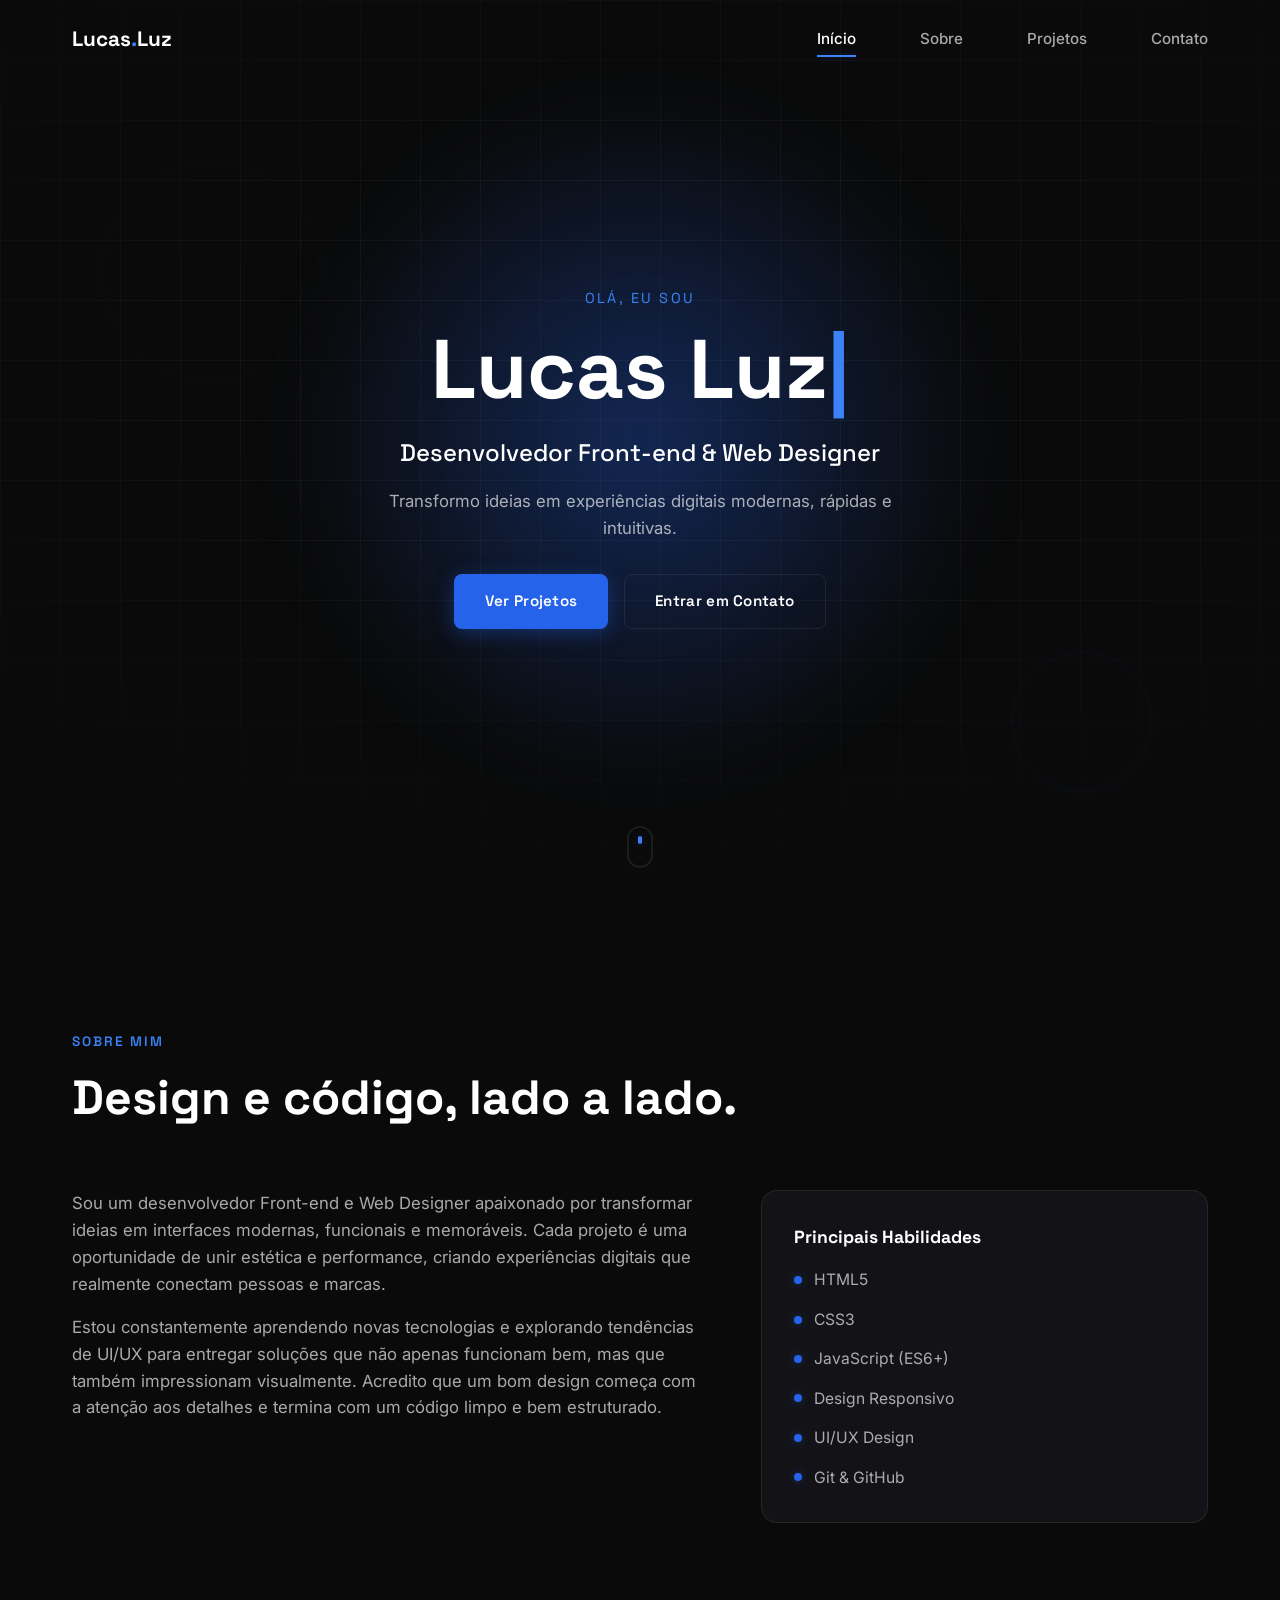
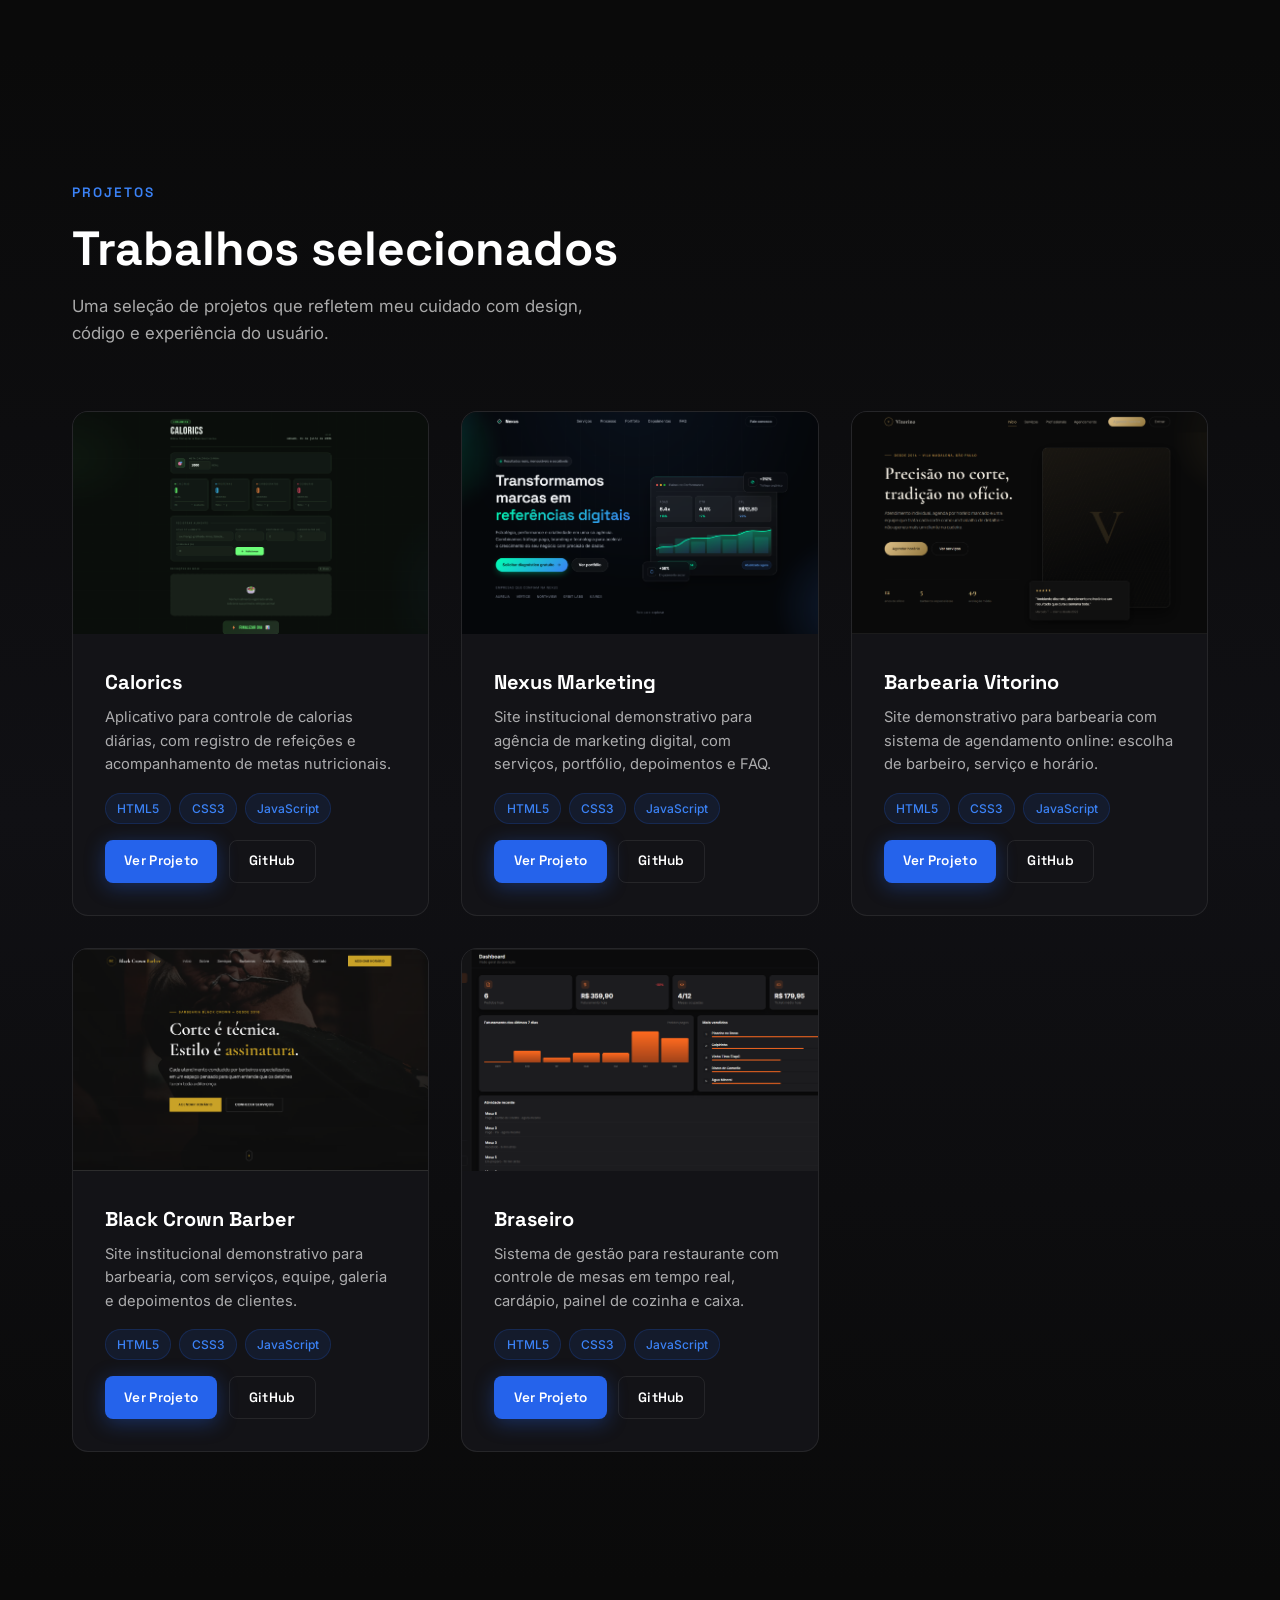
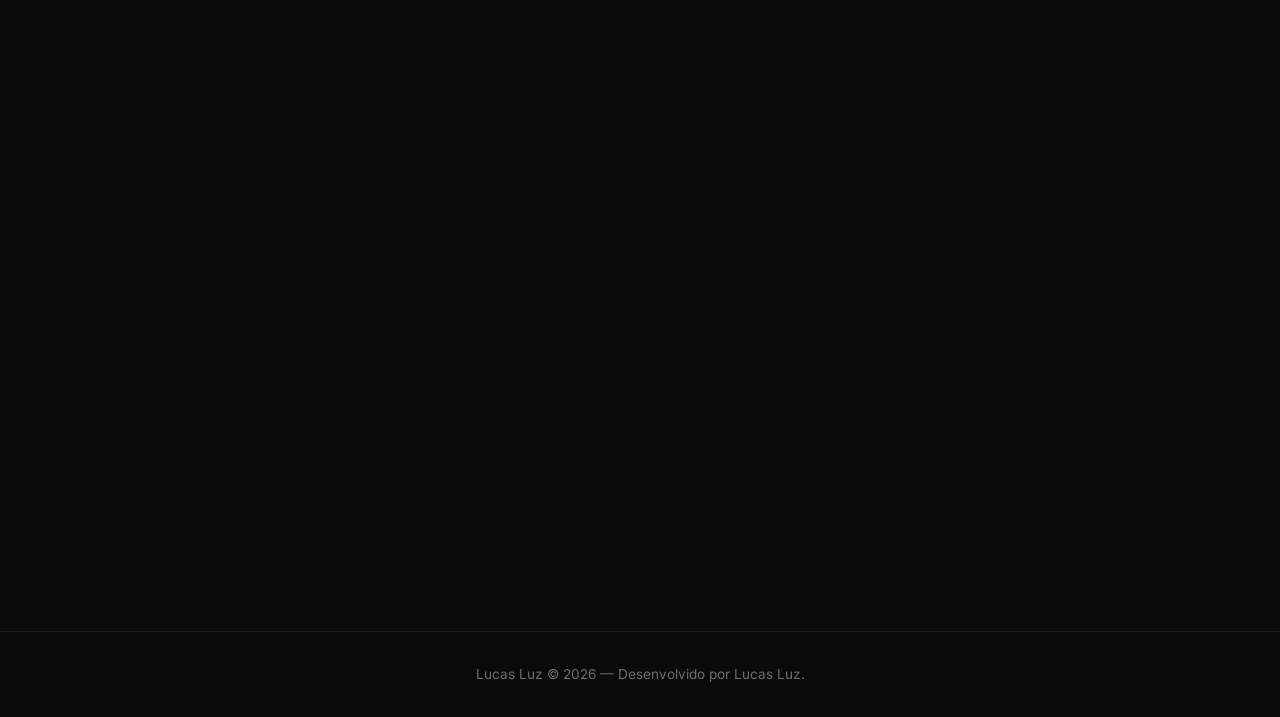
==== index.html @ 9b9c0f9b "first commit" ====
<!DOCTYPE html>
<html lang="pt-BR">
<head>
  <meta charset="UTF-8">
  <meta name="viewport" content="width=device-width, initial-scale=1.0">
  <title>Lucas Luz | Desenvolvedor Front-end & Web Designer</title>
  <meta name="description" content="Portfólio de Lucas Luz, Desenvolvedor Front-end e Web Designer especializado em criar experiências digitais modernas, rápidas e intuitivas.">

  <!-- Fonts -->
  <link rel="preconnect" href="https://fonts.googleapis.com">
  <link rel="preconnect" href="https://fonts.gstatic.com" crossorigin>
  <link href="https://fonts.googleapis.com/css2?family=Space+Grotesk:wght@400;500;600;700&family=Inter:wght@300;400;500;600;700&display=swap" rel="stylesheet">

  <link rel="stylesheet" href="style.css">
</head>
<body>

  <!-- Barra de progresso de rolagem -->
  <div class="scroll-progress" id="scrollProgress"></div>

  <!-- Navbar -->
  <header class="navbar" id="navbar">
    <nav class="navbar__container">
      <a href="#hero" class="navbar__logo">Lucas<span>.</span>Luz</a>

      <ul class="navbar__links" id="navLinks">
        <li><a href="#hero" class="navbar__link active" data-link="hero">Início</a></li>
        <li><a href="#sobre" class="navbar__link" data-link="sobre">Sobre</a></li>
        <li><a href="#projetos" class="navbar__link" data-link="projetos">Projetos</a></li>
        <li><a href="#contato" class="navbar__link" data-link="contato">Contato</a></li>
      </ul>

      <button class="navbar__toggle" id="navToggle" aria-label="Abrir menu">
        <span></span>
        <span></span>
        <span></span>
      </button>
    </nav>
  </header>

  <main>
    <!-- Hero Section -->
    <section class="hero" id="hero">
      <div class="hero__grid-bg"></div>
      <div class="hero__glow"></div>
      <div class="hero__shape hero__shape--1"></div>
      <div class="hero__shape hero__shape--2"></div>

      <div class="hero__content">
        <p class="hero__greeting fade-in">Olá, eu sou</p>
        <h1 class="hero__title fade-in">
          <span id="typedName"></span><span class="hero__cursor">|</span>
        </h1>
        <h2 class="hero__subtitle fade-in">Desenvolvedor Front-end & Web Designer</h2>
        <p class="hero__phrase fade-in">
          Transformo ideias em experiências digitais modernas, rápidas e intuitivas.
        </p>
        <div class="hero__actions fade-in">
          <a href="#projetos" class="btn btn--primary">Ver Projetos</a>
          <a href="#contato" class="btn btn--outline">Entrar em Contato</a>
        </div>
      </div>

      <a href="#sobre" class="hero__scroll-indicator" aria-label="Rolar para baixo">
        <span></span>
      </a>
    </section>

    <!-- Sobre Mim -->
    <section class="about" id="sobre">
      <div class="section__container">
        <p class="section__tag fade-up">Sobre Mim</p>
        <h2 class="section__title fade-up">Design e código, lado a lado.</h2>

        <div class="about__grid">
          <div class="about__text fade-up">
            <p>
              Sou um desenvolvedor Front-end e Web Designer apaixonado por transformar
              ideias em interfaces modernas, funcionais e memoráveis. Cada projeto é
              uma oportunidade de unir estética e performance, criando experiências
              digitais que realmente conectam pessoas e marcas.
            </p>
            <p>
              Estou constantemente aprendendo novas tecnologias e explorando
              tendências de UI/UX para entregar soluções que não apenas funcionam bem,
              mas que também impressionam visualmente. Acredito que um bom design
              começa com a atenção aos detalhes e termina com um código limpo e
              bem estruturado.
            </p>
          </div>

          <div class="about__skills fade-up">
            <h3 class="about__skills-title">Principais Habilidades</h3>
            <ul class="skills-list">
              <li class="skills-list__item">
                <span class="skills-list__dot"></span>HTML5
              </li>
              <li class="skills-list__item">
                <span class="skills-list__dot"></span>CSS3
              </li>
              <li class="skills-list__item">
                <span class="skills-list__dot"></span>JavaScript (ES6+)
              </li>
              <li class="skills-list__item">
                <span class="skills-list__dot"></span>Design Responsivo
              </li>
              <li class="skills-list__item">
                <span class="skills-list__dot"></span>UI/UX Design
              </li>
              <li class="skills-list__item">
                <span class="skills-list__dot"></span>Git & GitHub
              </li>
            </ul>
          </div>
        </div>
      </div>
    </section>

    <!-- Projetos -->
    <section class="projects" id="projetos">
      <div class="section__container">
        <p class="section__tag fade-up">Projetos</p>
        <h2 class="section__title fade-up">Trabalhos selecionados</h2>
        <p class="section__subtitle fade-up">
          Uma seleção de projetos que refletem meu cuidado com design, código e experiência do usuário.
        </p>

        <div class="projects__grid">

          <article class="project-card fade-up">
            <div class="project-card__image">
              <img src="assets/projects/calorics.png" alt="Captura de tela do app Calorics" loading="lazy">
            </div>
            <div class="project-card__body">
              <h3 class="project-card__title">Calorics</h3>
              <p class="project-card__desc">
                Aplicativo para controle de calorias diárias, com registro de refeições e acompanhamento de metas nutricionais.
              </p>
              <div class="project-card__tags">
                <span>HTML5</span>
                <span>CSS3</span>
                <span>JavaScript</span>
              </div>
              <div class="project-card__actions">
                <a href="https://calorics-hj6c-eeiv5nzaa-lucasluz-codes-projects.vercel.app/" class="btn btn--small btn--primary" target="_blank" rel="noopener">Ver Projeto</a>
                <a href="https://github.com/LucasLuz-code/calorics" class="btn btn--small btn--outline" target="_blank" rel="noopener">GitHub</a>
              </div>
            </div>
          </article>

          <article class="project-card fade-up">
            <div class="project-card__image">
              <img src="assets/projects/nexus.png" alt="Captura de tela do site Nexus Marketing" loading="lazy">
            </div>
            <div class="project-card__body">
              <h3 class="project-card__title">Nexus Marketing</h3>
              <p class="project-card__desc">
                Site institucional demonstrativo para agência de marketing digital, com serviços, portfólio, depoimentos e FAQ.
              </p>
              <div class="project-card__tags">
                <span>HTML5</span>
                <span>CSS3</span>
                <span>JavaScript</span>
              </div>
              <div class="project-card__actions">
                <a href="https://agenciademarkenting.vercel.app/" class="btn btn--small btn--primary" target="_blank" rel="noopener">Ver Projeto</a>
                <a href="https://github.com/LucasLuz-code/agenciademarkenting" class="btn btn--small btn--outline" target="_blank" rel="noopener">GitHub</a>
              </div>
            </div>
          </article>

          <article class="project-card fade-up">
            <div class="project-card__image">
              <img src="assets/projects/barbearia-vitorino.png" alt="Captura de tela do site Barbearia Vitorino" loading="lazy">
            </div>
            <div class="project-card__body">
              <h3 class="project-card__title">Barbearia Vitorino</h3>
              <p class="project-card__desc">
                Site demonstrativo para barbearia com sistema de agendamento online: escolha de barbeiro, serviço e horário.
              </p>
              <div class="project-card__tags">
                <span>HTML5</span>
                <span>CSS3</span>
                <span>JavaScript</span>
              </div>
              <div class="project-card__actions">
                <a href="https://barbearia-rho-black.vercel.app/" class="btn btn--small btn--primary" target="_blank" rel="noopener">Ver Projeto</a>
                <a href="https://github.com/LucasLuz-code/barbearia" class="btn btn--small btn--outline" target="_blank" rel="noopener">GitHub</a>
              </div>
            </div>
          </article>

          <article class="project-card fade-up">
            <div class="project-card__image">
              <img src="assets/projects/black-crown-barber.png" alt="Captura de tela do site Black Crown Barber" loading="lazy">
            </div>
            <div class="project-card__body">
              <h3 class="project-card__title">Black Crown Barber</h3>
              <p class="project-card__desc">
                Site institucional demonstrativo para barbearia, com serviços, equipe, galeria e depoimentos de clientes.
              </p>
              <div class="project-card__tags">
                <span>HTML5</span>
                <span>CSS3</span>
                <span>JavaScript</span>
              </div>
              <div class="project-card__actions">
                <a href="https://academia-nine-inky.vercel.app/" class="btn btn--small btn--primary" target="_blank" rel="noopener">Ver Projeto</a>
                <a href="https://github.com/LucasLuz-code/academia" class="btn btn--small btn--outline" target="_blank" rel="noopener">GitHub</a>
              </div>
            </div>
          </article>

          <article class="project-card fade-up">
            <div class="project-card__image">
              <img src="assets/projects/braseiro.png" alt="Captura de tela do sistema Braseiro" loading="lazy">
            </div>
            <div class="project-card__body">
              <h3 class="project-card__title">Braseiro</h3>
              <p class="project-card__desc">
                Sistema de gestão para restaurante com controle de mesas em tempo real, cardápio, painel de cozinha e caixa.
              </p>
              <div class="project-card__tags">
                <span>HTML5</span>
                <span>CSS3</span>
                <span>JavaScript</span>
              </div>
              <div class="project-card__actions">
                <a href="https://restaurante-indol-five.vercel.app/" class="btn btn--small btn--primary" target="_blank" rel="noopener">Ver Projeto</a>
                <a href="https://github.com/LucasLuz-code/restaurante" class="btn btn--small btn--outline" target="_blank" rel="noopener">GitHub</a>
              </div>
            </div>
          </article>

        </div>
      </div>
    </section>

    <!-- Contato -->
    <section class="contact" id="contato">
      <div class="section__container contact__container">
        <p class="section__tag fade-up">Contato</p>
        <h2 class="section__title fade-up">Vamos criar algo incrível juntos?</h2>
        <p class="contact__text fade-up">
          Estou disponível para novos projetos e oportunidades. Envie uma mensagem
          e vamos conversar sobre como posso ajudar a transformar sua ideia em realidade.
        </p>

        <a
          href="https://wa.me/5517981276715"
          class="btn btn--primary btn--large fade-up"
          target="_blank"
          rel="noopener"
        >
          Conversar no WhatsApp
        </a>

        <div class="contact__socials fade-up">
          <a href="https://github.com/" class="social-icon" target="_blank" rel="noopener" aria-label="GitHub">
            <svg viewBox="0 0 24 24" fill="currentColor" width="22" height="22">
              <path d="M12 .5C5.65.5.5 5.65.5 12c0 5.08 3.29 9.39 7.86 10.91.58.1.79-.25.79-.56 0-.28-.01-1.02-.02-2-3.2.7-3.88-1.54-3.88-1.54-.52-1.33-1.28-1.69-1.28-1.69-1.05-.72.08-.7.08-.7 1.16.08 1.77 1.19 1.77 1.19 1.03 1.77 2.7 1.26 3.36.96.1-.75.4-1.26.73-1.55-2.56-.29-5.25-1.28-5.25-5.7 0-1.26.45-2.29 1.19-3.09-.12-.29-.52-1.47.11-3.06 0 0 .97-.31 3.18 1.18a11.1 11.1 0 0 1 5.79 0c2.2-1.49 3.17-1.18 3.17-1.18.64 1.59.24 2.77.12 3.06.74.8 1.18 1.83 1.18 3.09 0 4.43-2.69 5.4-5.26 5.69.41.36.78 1.06.78 2.15 0 1.55-.01 2.8-.01 3.18 0 .31.21.67.8.56A10.52 10.52 0 0 0 23.5 12C23.5 5.65 18.35.5 12 .5Z"/>
            </svg>
          </a>
          <a href="https://linkedin.com/" class="social-icon" target="_blank" rel="noopener" aria-label="LinkedIn">
            <svg viewBox="0 0 24 24" fill="currentColor" width="22" height="22">
              <path d="M20.45 20.45h-3.56v-5.57c0-1.33-.02-3.04-1.85-3.04-1.86 0-2.14 1.45-2.14 2.94v5.67H9.34V9h3.42v1.56h.05c.48-.9 1.64-1.85 3.38-1.85 3.61 0 4.28 2.38 4.28 5.47v6.27ZM5.34 7.43a2.06 2.06 0 1 1 0-4.12 2.06 2.06 0 0 1 0 4.12ZM7.12 20.45H3.56V9h3.56v11.45Z"/>
            </svg>
          </a>
          <a href="mailto:seuemail@exemplo.com" class="social-icon" aria-label="E-mail">
            <svg viewBox="0 0 24 24" fill="currentColor" width="22" height="22">
              <path d="M2 5.5A2.5 2.5 0 0 1 4.5 3h15A2.5 2.5 0 0 1 22 5.5v13a2.5 2.5 0 0 1-2.5 2.5h-15A2.5 2.5 0 0 1 2 18.5v-13Zm2.2.5 7.4 5.6a.7.7 0 0 0 .8 0L19.8 6H4.2ZM4 8.1v10.4c0 .28.22.5.5.5h15a.5.5 0 0 0 .5-.5V8.1l-7.36 5.58a2.7 2.7 0 0 1-3.28 0L4 8.1Z"/>
            </svg>
          </a>
        </div>
      </div>
    </section>
  </main>

  <!-- Footer -->
  <footer class="footer">
    <p class="footer__text">
      Lucas Luz &copy; <span id="currentYear"></span> — Desenvolvido por Lucas Luz.
    </p>
  </footer>

  <!-- Botão Voltar ao Topo -->
  <button class="back-to-top" id="backToTop" aria-label="Voltar ao topo">
    <svg viewBox="0 0 24 24" fill="none" stroke="currentColor" stroke-width="2" stroke-linecap="round" stroke-linejoin="round" width="20" height="20">
      <path d="m18 15-6-6-6 6"/>
    </svg>
  </button>

  <script src="script.js"></script>
</body>
</html>
---- style.css ----
/* ==========================================================================
   1. RESET & VARIÁVEIS GLOBAIS
   ========================================================================== */
* {
  margin: 0;
  padding: 0;
  box-sizing: border-box;
}

:root {
  /* Cores */
  --color-bg: #0a0a0a;
  --color-bg-alt: #101014;
  --color-surface: #131317;
  --color-border: rgba(255, 255, 255, 0.08);
  --color-primary: #2563eb;
  --color-primary-light: #3b82f6;
  --color-primary-glow: rgba(37, 99, 235, 0.35);
  --color-text: #ffffff;
  --color-text-muted: rgba(255, 255, 255, 0.65);
  --color-text-faint: rgba(255, 255, 255, 0.4);

  /* Tipografia */
  --font-heading: 'Space Grotesk', sans-serif;
  --font-body: 'Inter', sans-serif;

  /* Espaçamentos */
  --space-xs: 0.5rem;
  --space-sm: 1rem;
  --space-md: 2rem;
  --space-lg: 4rem;
  --space-xl: 8rem;

  /* Bordas e sombras */
  --radius-sm: 8px;
  --radius-md: 16px;
  --radius-lg: 24px;
  --shadow-soft: 0 20px 60px rgba(0, 0, 0, 0.5);
  --shadow-glow: 0 0 40px var(--color-primary-glow);

  /* Transições */
  --transition-fast: 0.2s ease;
  --transition-medium: 0.4s cubic-bezier(0.16, 1, 0.3, 1);
  --transition-slow: 0.8s cubic-bezier(0.16, 1, 0.3, 1);

  /* Layout */
  --container-width: 1200px;
  --navbar-height: 80px;
}

html {
  scroll-behavior: smooth;
  scroll-padding-top: var(--navbar-height);
}

body {
  background-color: var(--color-bg);
  color: var(--color-text);
  font-family: var(--font-body);
  line-height: 1.6;
  overflow-x: hidden;
}

a {
  text-decoration: none;
  color: inherit;
}

ul {
  list-style: none;
}

img {
  max-width: 100%;
  display: block;
}

button {
  font-family: inherit;
  cursor: pointer;
  border: none;
  background: none;
}

::selection {
  background: var(--color-primary);
  color: var(--color-text);
}

/* Scrollbar customizada */
::-webkit-scrollbar {
  width: 10px;
}
::-webkit-scrollbar-track {
  background: var(--color-bg);
}
::-webkit-scrollbar-thumb {
  background: var(--color-primary);
  border-radius: 10px;
}

/* ==========================================================================
   2. UTILITÁRIOS
   ========================================================================== */
.section__container {
  max-width: var(--container-width);
  margin: 0 auto;
  padding: 0 var(--space-md);
}

.section__tag {
  display: inline-block;
  font-family: var(--font-heading);
  font-size: 0.85rem;
  font-weight: 600;
  letter-spacing: 0.15em;
  text-transform: uppercase;
  color: var(--color-primary-light);
  margin-bottom: var(--space-sm);
}

.section__title {
  font-family: var(--font-heading);
  font-size: clamp(2rem, 4vw, 3rem);
  font-weight: 700;
  line-height: 1.2;
  margin-bottom: var(--space-sm);
}

.section__subtitle {
  color: var(--color-text-muted);
  max-width: 560px;
  font-size: 1.05rem;
  margin-bottom: var(--space-lg);
}

/* Animações de entrada (fade ao rolar) */
.fade-in,
.fade-up {
  opacity: 0;
  transform: translateY(30px);
  transition: opacity 0.9s cubic-bezier(0.16, 1, 0.3, 1),
              transform 0.9s cubic-bezier(0.16, 1, 0.3, 1);
}

.fade-in.is-visible,
.fade-up.is-visible {
  opacity: 1;
  transform: translateY(0);
}

/* ==========================================================================
   3. BOTÕES
   ========================================================================== */
.btn {
  display: inline-flex;
  align-items: center;
  justify-content: center;
  gap: 0.5rem;
  padding: 0.9rem 1.9rem;
  border-radius: var(--radius-sm);
  font-family: var(--font-heading);
  font-weight: 600;
  font-size: 0.95rem;
  letter-spacing: 0.02em;
  transition: transform var(--transition-fast), box-shadow var(--transition-fast), background var(--transition-fast), border-color var(--transition-fast);
  white-space: nowrap;
}

.btn--primary {
  background: var(--color-primary);
  color: var(--color-text);
  box-shadow: 0 4px 20px rgba(37, 99, 235, 0.35);
}

.btn--primary:hover {
  background: var(--color-primary-light);
  box-shadow: 0 6px 30px rgba(37, 99, 235, 0.55);
  transform: translateY(-3px);
}

.btn--outline {
  background: transparent;
  color: var(--color-text);
  border: 1px solid var(--color-border);
}

.btn--outline:hover {
  border-color: var(--color-primary);
  box-shadow: 0 0 20px rgba(37, 99, 235, 0.25);
  transform: translateY(-3px);
}

.btn--small {
  padding: 0.6rem 1.2rem;
  font-size: 0.85rem;
}

.btn--large {
  padding: 1.1rem 2.6rem;
  font-size: 1rem;
  margin-bottom: var(--space-lg);
}

/* ==========================================================================
   4. BARRA DE PROGRESSO DE ROLAGEM
   ========================================================================== */
.scroll-progress {
  position: fixed;
  top: 0;
  left: 0;
  height: 3px;
  width: 0%;
  background: linear-gradient(90deg, var(--color-primary), var(--color-primary-light));
  box-shadow: 0 0 10px var(--color-primary-glow);
  z-index: 1100;
  transition: width 0.1s ease-out;
}

/* ==========================================================================
   5. NAVBAR
   ========================================================================== */
.navbar {
  position: fixed;
  top: 0;
  left: 0;
  width: 100%;
  height: var(--navbar-height);
  z-index: 1000;
  background: transparent;
  transition: background var(--transition-medium), backdrop-filter var(--transition-medium), border-color var(--transition-medium);
  border-bottom: 1px solid transparent;
}

.navbar.scrolled {
  background: rgba(10, 10, 10, 0.65);
  backdrop-filter: blur(16px);
  -webkit-backdrop-filter: blur(16px);
  border-bottom: 1px solid var(--color-border);
}

.navbar__container {
  max-width: var(--container-width);
  height: 100%;
  margin: 0 auto;
  padding: 0 var(--space-md);
  display: flex;
  align-items: center;
  justify-content: space-between;
}

.navbar__logo {
  font-family: var(--font-heading);
  font-size: 1.3rem;
  font-weight: 700;
  color: var(--color-text);
}

.navbar__logo span {
  color: var(--color-primary-light);
}

.navbar__links {
  display: flex;
  gap: var(--space-lg);
}

.navbar__link {
  position: relative;
  font-size: 0.95rem;
  font-weight: 500;
  color: var(--color-text-muted);
  padding: 0.4rem 0;
  transition: color var(--transition-fast);
}

.navbar__link::after {
  content: '';
  position: absolute;
  left: 0;
  bottom: -2px;
  width: 0;
  height: 2px;
  background: var(--color-primary-light);
  box-shadow: 0 0 8px var(--color-primary-glow);
  transition: width var(--transition-fast);
}

.navbar__link:hover {
  color: var(--color-text);
}

.navbar__link.active {
  color: var(--color-text);
}

.navbar__link.active::after {
  width: 100%;
}

.navbar__toggle {
  display: none;
  flex-direction: column;
  gap: 5px;
  width: 28px;
  z-index: 1200;
}

.navbar__toggle span {
  display: block;
  height: 2px;
  width: 100%;
  background: var(--color-text);
  border-radius: 2px;
  transition: transform var(--transition-fast), opacity var(--transition-fast);
}

.navbar__toggle.active span:nth-child(1) {
  transform: translateY(7px) rotate(45deg);
}
.navbar__toggle.active span:nth-child(2) {
  opacity: 0;
}
.navbar__toggle.active span:nth-child(3) {
  transform: translateY(-7px) rotate(-45deg);
}

/* ==========================================================================
   6. HERO SECTION
   ========================================================================== */
.hero {
  position: relative;
  min-height: 100vh;
  display: flex;
  align-items: center;
  justify-content: center;
  overflow: hidden;
  padding: var(--navbar-height) var(--space-md) var(--space-lg);
}

.hero__grid-bg {
  position: absolute;
  inset: 0;
  background-image:
    linear-gradient(to right, rgba(255, 255, 255, 0.04) 1px, transparent 1px),
    linear-gradient(to bottom, rgba(255, 255, 255, 0.04) 1px, transparent 1px);
  background-size: 60px 60px;
  mask-image: radial-gradient(ellipse 80% 60% at 50% 40%, black 40%, transparent 100%);
  -webkit-mask-image: radial-gradient(ellipse 80% 60% at 50% 40%, black 40%, transparent 100%);
}

.hero__glow {
  position: absolute;
  top: 10%;
  left: 50%;
  transform: translateX(-50%);
  width: 700px;
  height: 700px;
  background: radial-gradient(circle, var(--color-primary-glow) 0%, transparent 70%);
  filter: blur(40px);
  pointer-events: none;
}

.hero__shape {
  position: absolute;
  border-radius: 50%;
  filter: blur(2px);
  opacity: 0.5;
}

.hero__shape--1 {
  width: 220px;
  height: 220px;
  border: 1px solid var(--color-border);
  top: 18%;
  left: 8%;
  animation: float 9s ease-in-out infinite;
}

.hero__shape--2 {
  width: 140px;
  height: 140px;
  border: 1px solid rgba(37, 99, 235, 0.3);
  bottom: 12%;
  right: 10%;
  animation: float 7s ease-in-out infinite reverse;
}

@keyframes float {
  0%, 100% { transform: translateY(0); }
  50% { transform: translateY(-25px); }
}

.hero__content {
  position: relative;
  z-index: 2;
  text-align: center;
  max-width: 780px;
}

.hero__greeting {
  font-family: var(--font-heading);
  color: var(--color-primary-light);
  letter-spacing: 0.15em;
  text-transform: uppercase;
  font-size: 0.9rem;
  margin-bottom: var(--space-sm);
}

.hero__title {
  font-family: var(--font-heading);
  font-size: clamp(2.8rem, 7vw, 5.2rem);
  font-weight: 700;
  line-height: 1.05;
  margin-bottom: var(--space-sm);
  min-height: 1.1em;
}

.hero__cursor {
  color: var(--color-primary-light);
  animation: blink 0.9s step-end infinite;
}

@keyframes blink {
  0%, 100% { opacity: 1; }
  50% { opacity: 0; }
}

.hero__subtitle {
  font-family: var(--font-heading);
  font-size: clamp(1.1rem, 2.5vw, 1.5rem);
  font-weight: 500;
  color: var(--color-text);
  margin-bottom: var(--space-sm);
}

.hero__phrase {
  font-size: 1.05rem;
  color: var(--color-text-muted);
  max-width: 520px;
  margin: 0 auto var(--space-md);
}

.hero__actions {
  display: flex;
  gap: var(--space-sm);
  justify-content: center;
  flex-wrap: wrap;
}

.hero__scroll-indicator {
  position: absolute;
  bottom: var(--space-md);
  left: 50%;
  transform: translateX(-50%);
  width: 26px;
  height: 42px;
  border: 2px solid var(--color-border);
  border-radius: 20px;
  display: flex;
  justify-content: center;
  padding-top: 8px;
  z-index: 2;
}

.hero__scroll-indicator span {
  width: 4px;
  height: 8px;
  border-radius: 2px;
  background: var(--color-primary-light);
  box-shadow: 0 0 8px var(--color-primary-glow);
  animation: scrollDown 1.6s ease-in-out infinite;
}

@keyframes scrollDown {
  0% { transform: translateY(0); opacity: 1; }
  70% { opacity: 0; }
  100% { transform: translateY(14px); opacity: 0; }
}

/* ==========================================================================
   7. SOBRE MIM
   ========================================================================== */
.about {
  padding: var(--space-xl) 0;
  position: relative;
}

.about__grid {
  display: grid;
  grid-template-columns: 1.4fr 1fr;
  gap: var(--space-lg);
  margin-top: var(--space-lg);
  align-items: start;
}

.about__text p {
  color: var(--color-text-muted);
  margin-bottom: var(--space-sm);
  font-size: 1.05rem;
}

.about__skills {
  background: var(--color-surface);
  border: 1px solid var(--color-border);
  border-radius: var(--radius-md);
  padding: var(--space-md);
}

.about__skills-title {
  font-family: var(--font-heading);
  font-size: 1.1rem;
  margin-bottom: var(--space-sm);
  color: var(--color-text);
}

.skills-list {
  display: flex;
  flex-direction: column;
  gap: 0.9rem;
}

.skills-list__item {
  display: flex;
  align-items: center;
  gap: 0.7rem;
  font-size: 0.98rem;
  color: var(--color-text-muted);
  transition: color var(--transition-fast), transform var(--transition-fast);
}

.skills-list__item:hover {
  color: var(--color-text);
  transform: translateX(4px);
}

.skills-list__dot {
  width: 8px;
  height: 8px;
  border-radius: 50%;
  background: var(--color-primary);
  box-shadow: 0 0 8px var(--color-primary-glow);
  flex-shrink: 0;
}

/* ==========================================================================
   8. PROJETOS
   ========================================================================== */
.projects {
  padding: var(--space-xl) 0;
  background: linear-gradient(180deg, transparent 0%, var(--color-bg-alt) 50%, transparent 100%);
}

.projects__grid {
  display: grid;
  grid-template-columns: repeat(auto-fit, minmax(320px, 1fr));
  gap: var(--space-md);
}

.project-card {
  background: var(--color-surface);
  border: 1px solid var(--color-border);
  border-radius: var(--radius-md);
  overflow: hidden;
  transition: transform var(--transition-medium), box-shadow var(--transition-medium), border-color var(--transition-medium);
}

.project-card:hover {
  transform: translateY(-8px);
  border-color: rgba(37, 99, 235, 0.5);
  box-shadow: var(--shadow-soft), var(--shadow-glow);
}

.project-card__image {
  aspect-ratio: 16 / 10;
  background: linear-gradient(135deg, #111114 0%, #17171c 100%);
  position: relative;
  overflow: hidden;
}

.project-card__image::before {
  content: '';
  position: absolute;
  inset: 0;
  background-image:
    linear-gradient(to right, rgba(255, 255, 255, 0.03) 1px, transparent 1px),
    linear-gradient(to bottom, rgba(255, 255, 255, 0.03) 1px, transparent 1px);
  background-size: 24px 24px;
}

.project-card__image img {
  position: absolute;
  inset: 0;
  width: 100%;
  height: 100%;
  object-fit: cover;
  object-position: top;
  transition: transform var(--transition-medium);
}

.project-card:hover .project-card__image img {
  transform: scale(1.06);
}

.project-card__placeholder {
  position: absolute;
  inset: 0;
  display: flex;
  align-items: center;
  justify-content: center;
  font-family: var(--font-heading);
  font-size: 3.5rem;
  font-weight: 700;
  color: rgba(255, 255, 255, 0.08);
  transition: color var(--transition-medium), transform var(--transition-medium);
}

.project-card:hover .project-card__placeholder {
  color: rgba(37, 99, 235, 0.35);
  transform: scale(1.08);
}

.project-card__body {
  padding: var(--space-md);
}

.project-card__title {
  font-family: var(--font-heading);
  font-size: 1.25rem;
  margin-bottom: 0.5rem;
}

.project-card__desc {
  color: var(--color-text-muted);
  font-size: 0.92rem;
  margin-bottom: var(--space-sm);
  min-height: 3.2em;
}

.project-card__tags {
  display: flex;
  flex-wrap: wrap;
  gap: 0.5rem;
  margin-bottom: var(--space-sm);
}

.project-card__tags span {
  font-size: 0.75rem;
  font-weight: 500;
  padding: 0.3rem 0.7rem;
  border-radius: 20px;
  background: rgba(37, 99, 235, 0.1);
  color: var(--color-primary-light);
  border: 1px solid rgba(37, 99, 235, 0.2);
}

.project-card__actions {
  display: flex;
  gap: 0.7rem;
  flex-wrap: wrap;
}

/* ==========================================================================
   9. CONTATO
   ========================================================================== */
.contact {
  padding: var(--space-xl) 0;
  text-align: center;
}

.contact__container {
  display: flex;
  flex-direction: column;
  align-items: center;
}

.contact__text {
  color: var(--color-text-muted);
  max-width: 520px;
  margin: 0 auto var(--space-md);
  font-size: 1.05rem;
}

.contact__socials {
  display: flex;
  gap: var(--space-sm);
}

.social-icon {
  width: 46px;
  height: 46px;
  display: flex;
  align-items: center;
  justify-content: center;
  border-radius: 50%;
  border: 1px solid var(--color-border);
  color: var(--color-text-muted);
  transition: color var(--transition-fast), border-color var(--transition-fast), box-shadow var(--transition-fast), transform var(--transition-fast);
}

.social-icon:hover {
  color: var(--color-text);
  border-color: var(--color-primary);
  box-shadow: 0 0 20px rgba(37, 99, 235, 0.3);
  transform: translateY(-4px);
}

/* ==========================================================================
   10. FOOTER
   ========================================================================== */
.footer {
  padding: var(--space-md);
  text-align: center;
  border-top: 1px solid var(--color-border);
}

.footer__text {
  font-size: 0.85rem;
  color: var(--color-text-faint);
}

/* ==========================================================================
   11. BOTÃO VOLTAR AO TOPO
   ========================================================================== */
.back-to-top {
  position: fixed;
  bottom: var(--space-md);
  right: var(--space-md);
  width: 48px;
  height: 48px;
  border-radius: 50%;
  background: var(--color-primary);
  color: var(--color-text);
  display: flex;
  align-items: center;
  justify-content: center;
  box-shadow: 0 4px 20px rgba(37, 99, 235, 0.4);
  opacity: 0;
  visibility: hidden;
  transform: translateY(20px);
  transition: opacity var(--transition-fast), visibility var(--transition-fast), transform var(--transition-fast), background var(--transition-fast);
  z-index: 900;
}

.back-to-top.visible {
  opacity: 1;
  visibility: visible;
  transform: translateY(0);
}

.back-to-top:hover {
  background: var(--color-primary-light);
  box-shadow: 0 6px 28px rgba(37, 99, 235, 0.6);
}

/* ==========================================================================
   12. RESPONSIVIDADE
   ========================================================================== */
@media (max-width: 900px) {
  .about__grid {
    grid-template-columns: 1fr;
  }
}

@media (max-width: 768px) {
  :root {
    --space-xl: 5rem;
  }

  .navbar__toggle {
    display: flex;
  }

  .navbar__links {
    position: fixed;
    top: 0;
    right: 0;
    height: 100vh;
    width: min(75vw, 320px);
    background: rgba(10, 10, 10, 0.92);
    backdrop-filter: blur(20px);
    -webkit-backdrop-filter: blur(20px);
    flex-direction: column;
    align-items: flex-start;
    justify-content: center;
    gap: var(--space-md);
    padding: var(--space-lg);
    transform: translateX(100%);
    transition: transform var(--transition-medium);
    border-left: 1px solid var(--color-border);
  }

  .navbar__links.open {
    transform: translateX(0);
  }

  .hero__actions {
    flex-direction: column;
    width: 100%;
    max-width: 280px;
    margin: 0 auto;
  }

  .hero__actions .btn {
    width: 100%;
  }

  .projects__grid {
    grid-template-columns: 1fr;
  }
}

@media (max-width: 480px) {
  .section__container {
    padding: 0 var(--space-sm);
  }

  .btn--large {
    width: 100%;
  }
}
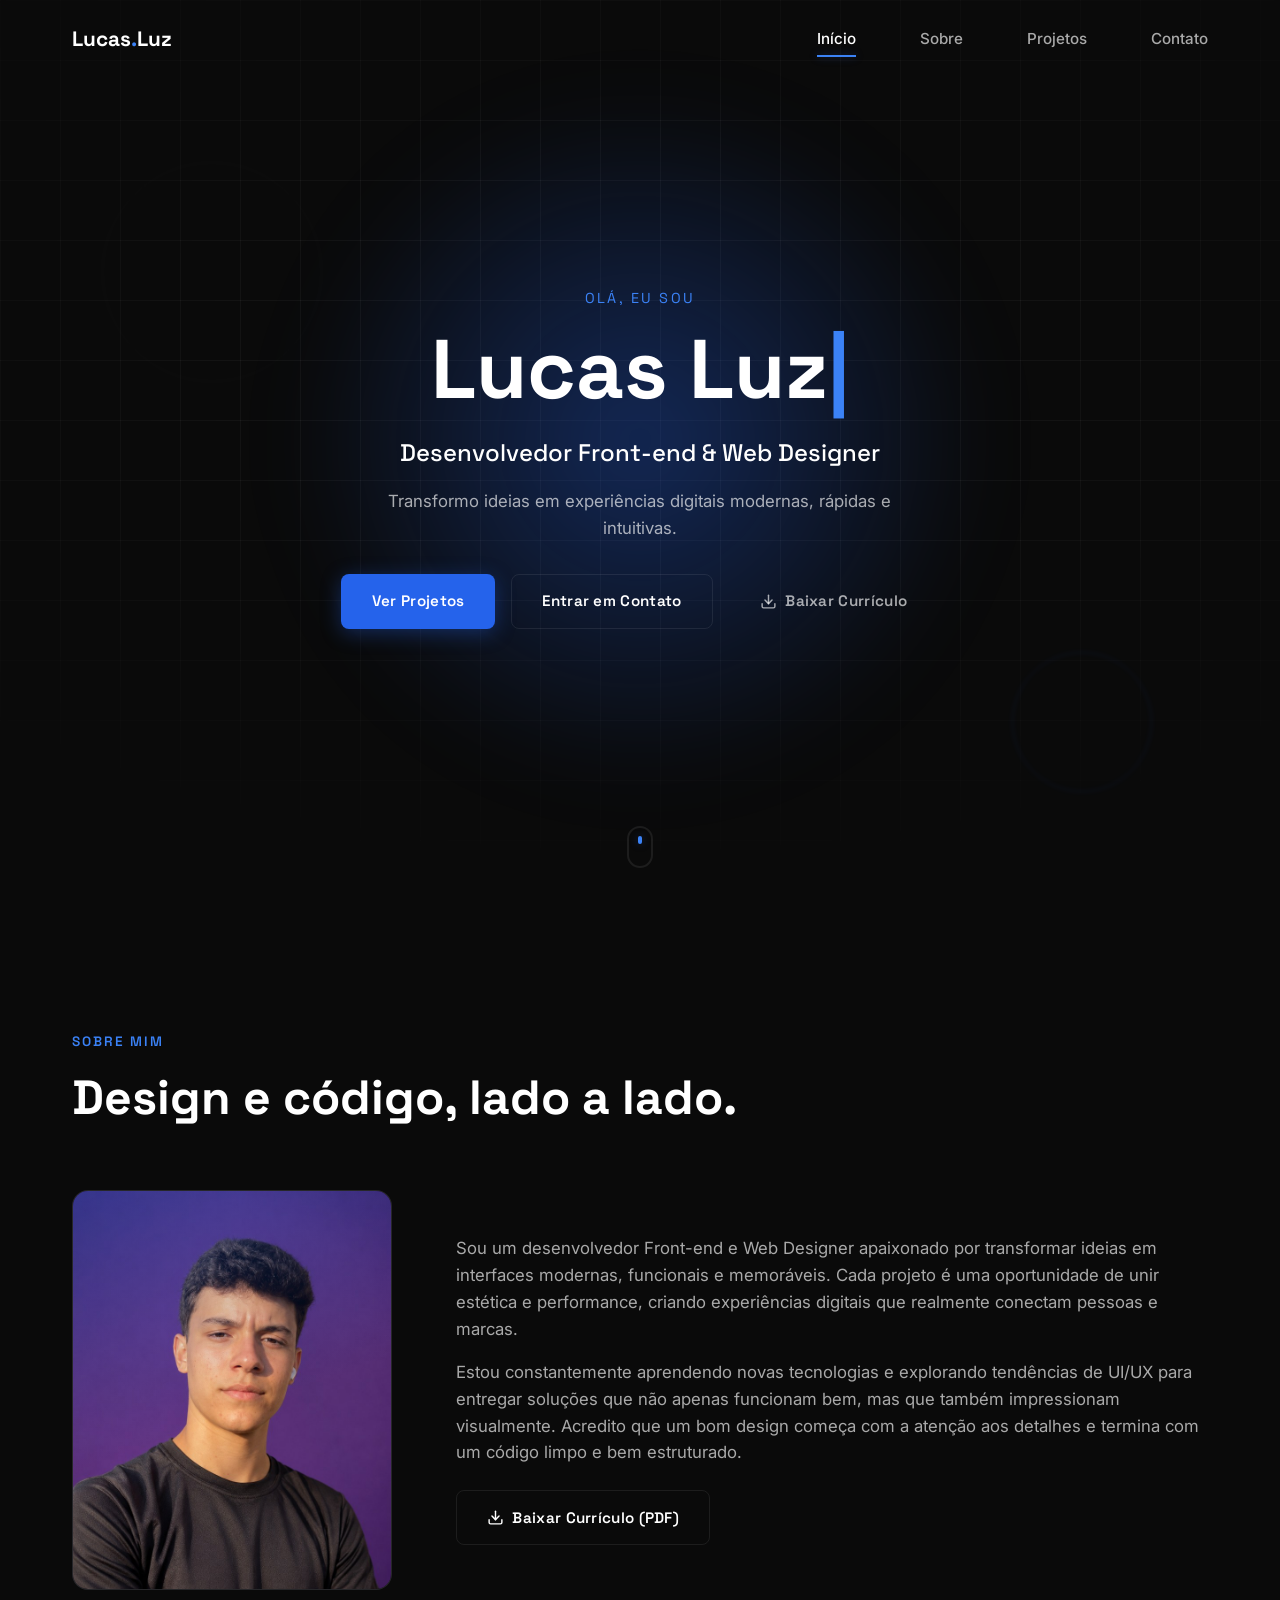
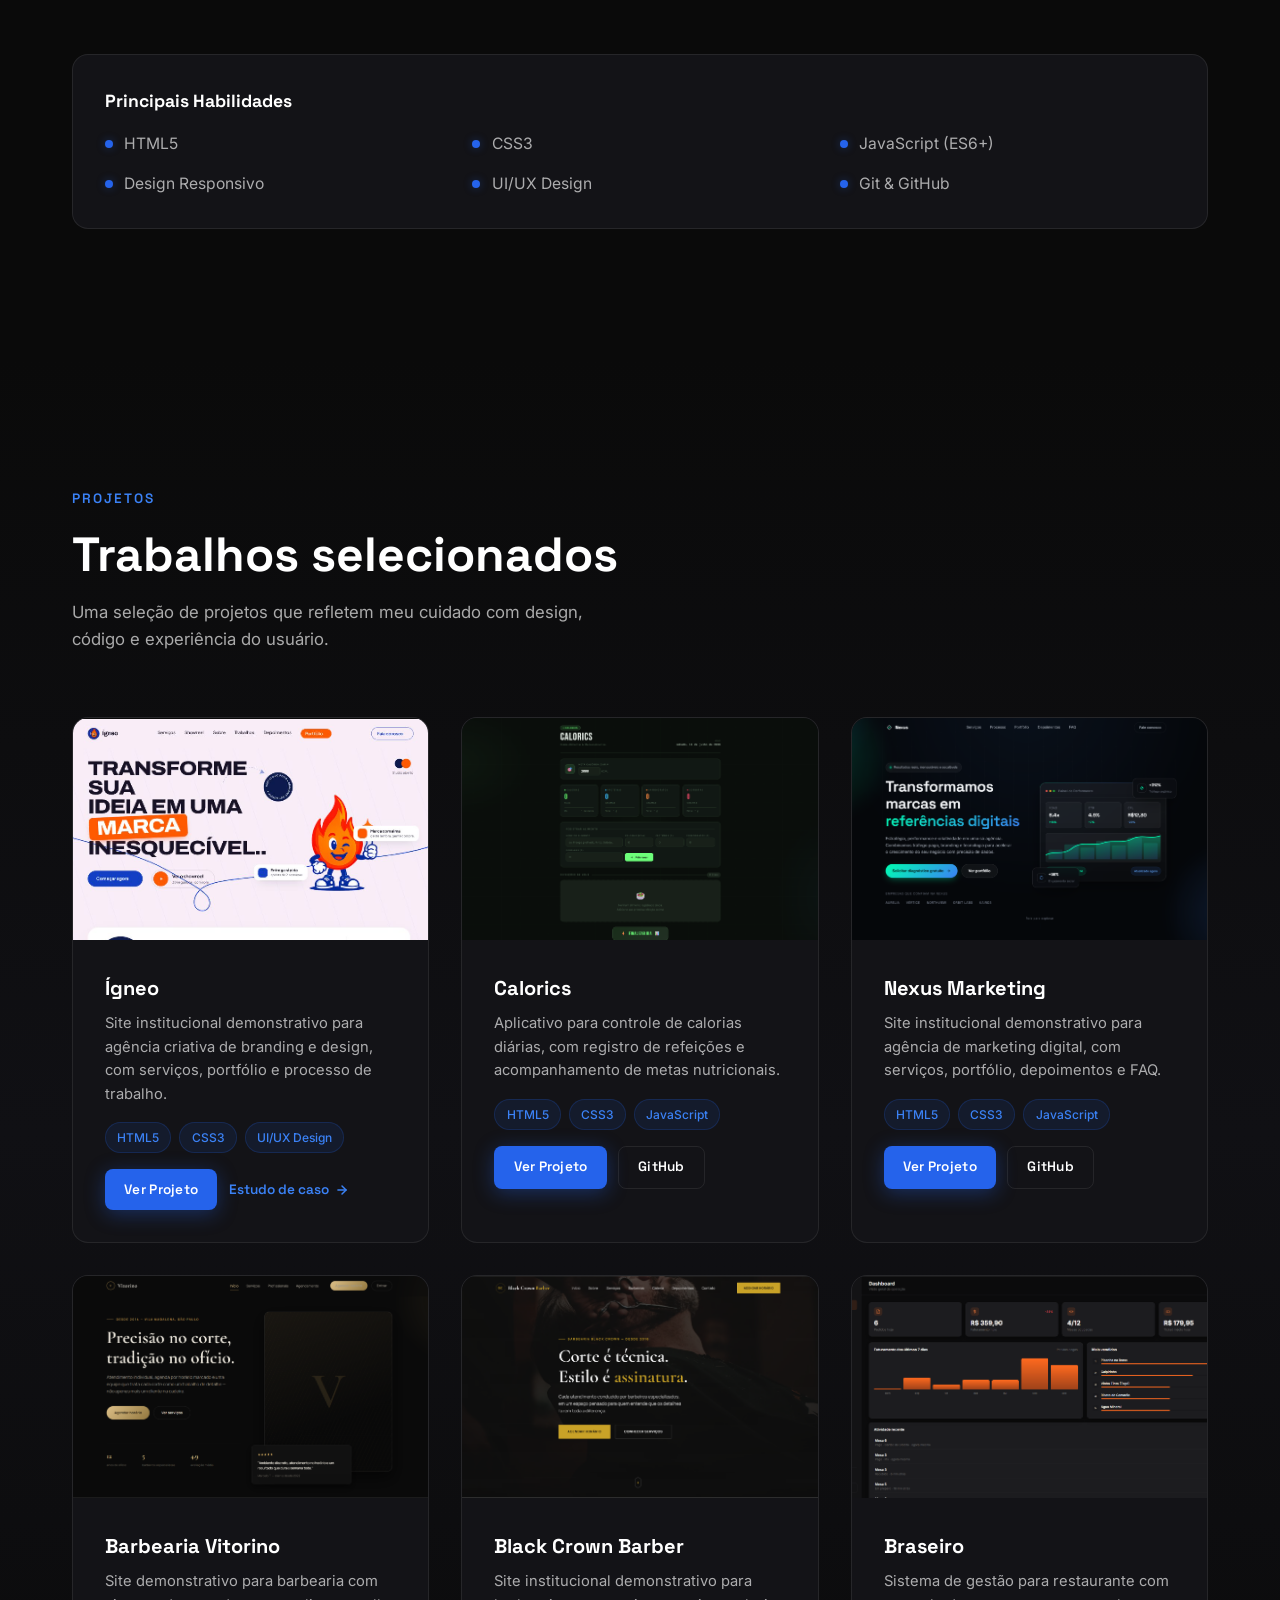
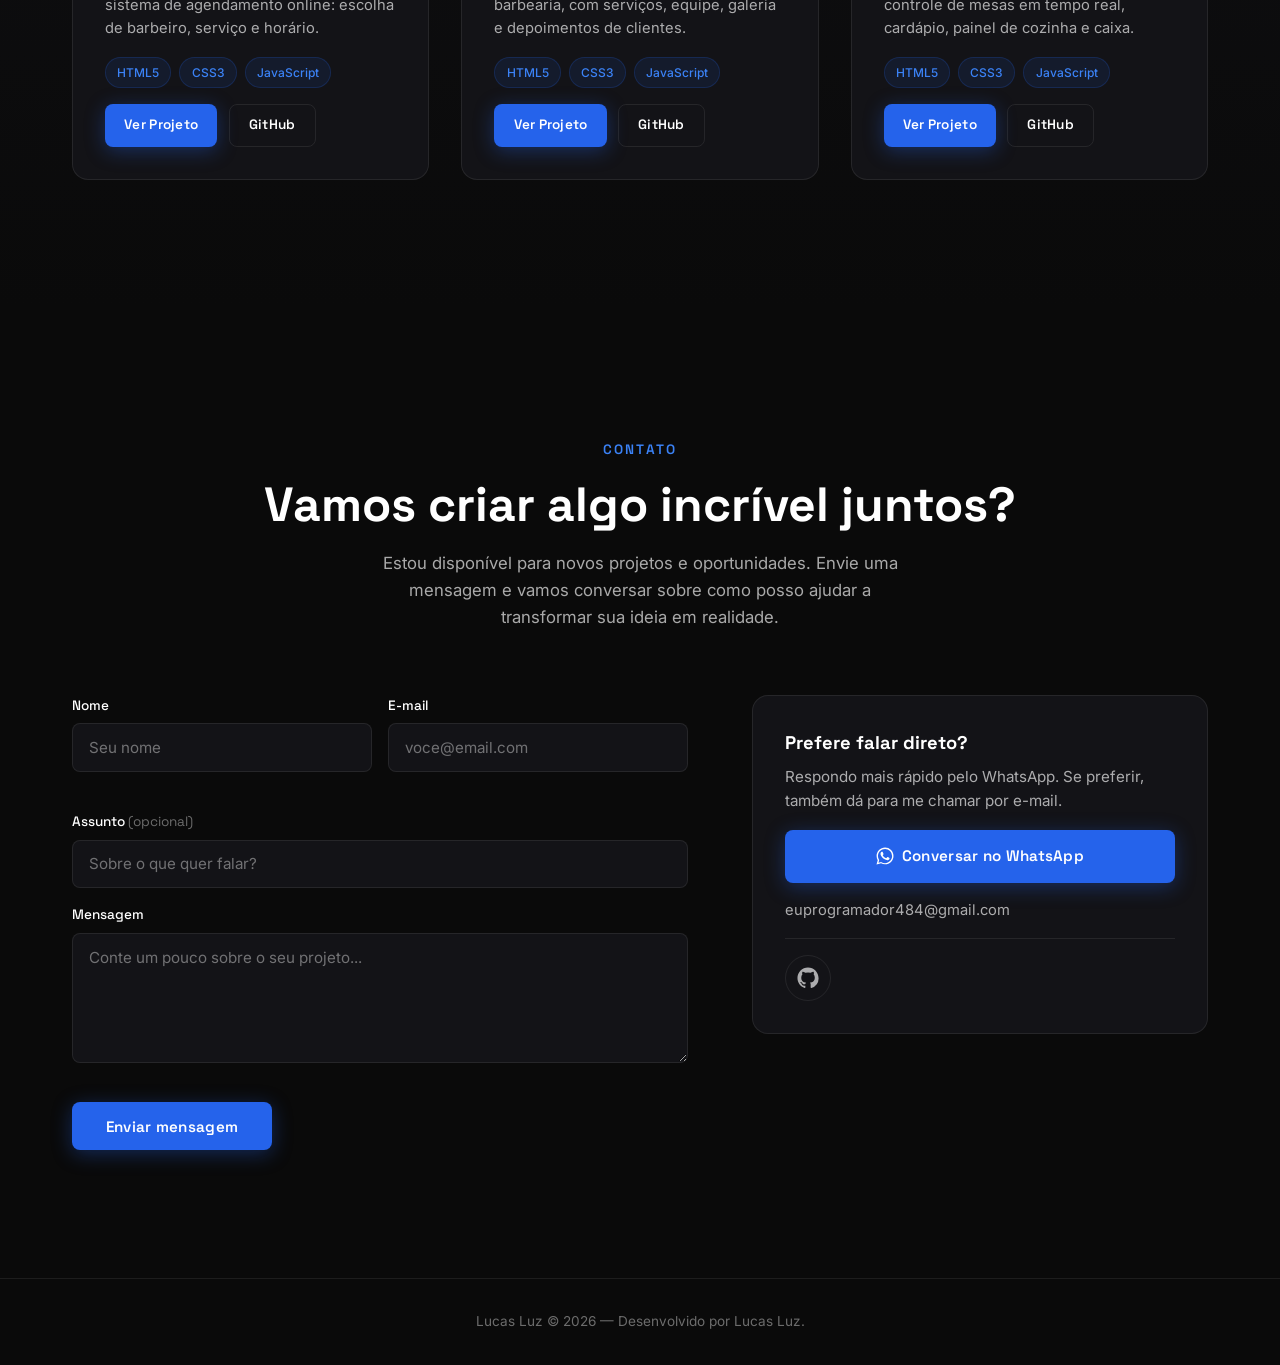
==== commit fe07d265: "melhorias" ====
--- a/index.html
+++ b/index.html
@@ -5,6 +5,31 @@
   <meta name="viewport" content="width=device-width, initial-scale=1.0">
   <title>Lucas Luz | Desenvolvedor Front-end & Web Designer</title>
   <meta name="description" content="Portfólio de Lucas Luz, Desenvolvedor Front-end e Web Designer especializado em criar experiências digitais modernas, rápidas e intuitivas.">
+  <meta name="author" content="Lucas Luz">
+  <meta name="theme-color" content="#0a0a0a">
+  <link rel="canonical" href="https://portifolio-lucas-luz.vercel.app/">
+
+  <!-- Favicon -->
+  <link rel="icon" href="assets/favicon.svg" type="image/svg+xml">
+  <link rel="apple-touch-icon" href="assets/apple-touch-icon.png">
+
+  <!-- Open Graph (WhatsApp, LinkedIn, Facebook) -->
+  <meta property="og:type" content="website">
+  <meta property="og:locale" content="pt_BR">
+  <meta property="og:site_name" content="Lucas Luz">
+  <meta property="og:url" content="https://portifolio-lucas-luz.vercel.app/">
+  <meta property="og:title" content="Lucas Luz | Desenvolvedor Front-end & Web Designer">
+  <meta property="og:description" content="Transformo ideias em experiências digitais modernas, rápidas e intuitivas. Veja meus projetos.">
+  <meta property="og:image" content="https://portifolio-lucas-luz.vercel.app/assets/og-image.png">
+  <meta property="og:image:width" content="1200">
+  <meta property="og:image:height" content="630">
+  <meta property="og:image:alt" content="Lucas Luz — Desenvolvedor Front-end & Web Designer">
+
+  <!-- Twitter / X -->
+  <meta name="twitter:card" content="summary_large_image">
+  <meta name="twitter:title" content="Lucas Luz | Desenvolvedor Front-end & Web Designer">
+  <meta name="twitter:description" content="Transformo ideias em experiências digitais modernas, rápidas e intuitivas. Veja meus projetos.">
+  <meta name="twitter:image" content="https://portifolio-lucas-luz.vercel.app/assets/og-image.png">
 
   <!-- Fonts -->
   <link rel="preconnect" href="https://fonts.googleapis.com">
@@ -58,6 +83,14 @@
         <div class="hero__actions fade-in">
           <a href="#projetos" class="btn btn--primary">Ver Projetos</a>
           <a href="#contato" class="btn btn--outline">Entrar em Contato</a>
+          <a href="assets/curriculo-lucas-luz.pdf" class="btn btn--ghost" download>
+            <svg viewBox="0 0 24 24" fill="none" stroke="currentColor" stroke-width="2" stroke-linecap="round" stroke-linejoin="round" width="17" height="17" aria-hidden="true">
+              <path d="M21 15v4a2 2 0 0 1-2 2H5a2 2 0 0 1-2-2v-4"/>
+              <path d="M7 10l5 5 5-5"/>
+              <path d="M12 15V3"/>
+            </svg>
+            Baixar Currículo
+          </a>
         </div>
       </div>
 
@@ -73,6 +106,10 @@
         <h2 class="section__title fade-up">Design e código, lado a lado.</h2>
 
         <div class="about__grid">
+          <div class="about__photo fade-up">
+            <img src="assets/perfil.jpg" alt="Foto de Lucas Luz" width="900" height="900" loading="lazy">
+          </div>
+
           <div class="about__text fade-up">
             <p>
               Sou um desenvolvedor Front-end e Web Designer apaixonado por transformar
@@ -87,31 +124,40 @@
               começa com a atenção aos detalhes e termina com um código limpo e
               bem estruturado.
             </p>
+
+            <a href="assets/curriculo-lucas-luz.pdf" class="btn btn--outline about__cv" download>
+              <svg viewBox="0 0 24 24" fill="none" stroke="currentColor" stroke-width="2" stroke-linecap="round" stroke-linejoin="round" width="17" height="17" aria-hidden="true">
+                <path d="M21 15v4a2 2 0 0 1-2 2H5a2 2 0 0 1-2-2v-4"/>
+                <path d="M7 10l5 5 5-5"/>
+                <path d="M12 15V3"/>
+              </svg>
+              Baixar Currículo (PDF)
+            </a>
           </div>
-
-          <div class="about__skills fade-up">
-            <h3 class="about__skills-title">Principais Habilidades</h3>
-            <ul class="skills-list">
-              <li class="skills-list__item">
-                <span class="skills-list__dot"></span>HTML5
-              </li>
-              <li class="skills-list__item">
-                <span class="skills-list__dot"></span>CSS3
-              </li>
-              <li class="skills-list__item">
-                <span class="skills-list__dot"></span>JavaScript (ES6+)
-              </li>
-              <li class="skills-list__item">
-                <span class="skills-list__dot"></span>Design Responsivo
-              </li>
-              <li class="skills-list__item">
-                <span class="skills-list__dot"></span>UI/UX Design
-              </li>
-              <li class="skills-list__item">
-                <span class="skills-list__dot"></span>Git & GitHub
-              </li>
-            </ul>
-          </div>
+        </div>
+
+        <div class="about__skills fade-up">
+          <h3 class="about__skills-title">Principais Habilidades</h3>
+          <ul class="skills-list">
+            <li class="skills-list__item">
+              <span class="skills-list__dot"></span>HTML5
+            </li>
+            <li class="skills-list__item">
+              <span class="skills-list__dot"></span>CSS3
+            </li>
+            <li class="skills-list__item">
+              <span class="skills-list__dot"></span>JavaScript (ES6+)
+            </li>
+            <li class="skills-list__item">
+              <span class="skills-list__dot"></span>Design Responsivo
+            </li>
+            <li class="skills-list__item">
+              <span class="skills-list__dot"></span>UI/UX Design
+            </li>
+            <li class="skills-list__item">
+              <span class="skills-list__dot"></span>Git & GitHub
+            </li>
+          </ul>
         </div>
       </div>
     </section>
@@ -129,6 +175,33 @@
 
           <article class="project-card fade-up">
             <div class="project-card__image">
+              <img src="assets/projects/igneo.png" alt="Captura de tela do site Ígneo" loading="lazy">
+            </div>
+            <div class="project-card__body">
+              <h3 class="project-card__title">Ígneo</h3>
+              <p class="project-card__desc">
+                Site institucional demonstrativo para agência criativa de branding e design, com serviços, portfólio e processo de trabalho.
+              </p>
+              <div class="project-card__tags">
+                <span>HTML5</span>
+                <span>CSS3</span>
+                <span>UI/UX Design</span>
+              </div>
+              <div class="project-card__actions">
+                <a href="https://igneo-one.vercel.app/" class="btn btn--small btn--primary" target="_blank" rel="noopener">Ver Projeto</a>
+                <a href="projeto-igneo.html" class="project-card__case">
+                  Estudo de caso
+                  <svg viewBox="0 0 24 24" fill="none" stroke="currentColor" stroke-width="2.5" stroke-linecap="round" stroke-linejoin="round" width="14" height="14" aria-hidden="true">
+                    <path d="M5 12h14"/>
+                    <path d="m12 5 7 7-7 7"/>
+                  </svg>
+                </a>
+              </div>
+            </div>
+          </article>
+
+          <article class="project-card fade-up">
+            <div class="project-card__image">
               <img src="assets/projects/calorics.png" alt="Captura de tela do app Calorics" loading="lazy">
             </div>
             <div class="project-card__body">
@@ -238,7 +311,7 @@
 
     <!-- Contato -->
     <section class="contact" id="contato">
-      <div class="section__container contact__container">
+      <div class="section__container">
         <p class="section__tag fade-up">Contato</p>
         <h2 class="section__title fade-up">Vamos criar algo incrível juntos?</h2>
         <p class="contact__text fade-up">
@@ -246,31 +319,89 @@
           e vamos conversar sobre como posso ajudar a transformar sua ideia em realidade.
         </p>
 
-        <a
-          href="https://wa.me/5517981276715"
-          class="btn btn--primary btn--large fade-up"
-          target="_blank"
-          rel="noopener"
-        >
-          Conversar no WhatsApp
-        </a>
-
-        <div class="contact__socials fade-up">
-          <a href="https://github.com/" class="social-icon" target="_blank" rel="noopener" aria-label="GitHub">
-            <svg viewBox="0 0 24 24" fill="currentColor" width="22" height="22">
-              <path d="M12 .5C5.65.5.5 5.65.5 12c0 5.08 3.29 9.39 7.86 10.91.58.1.79-.25.79-.56 0-.28-.01-1.02-.02-2-3.2.7-3.88-1.54-3.88-1.54-.52-1.33-1.28-1.69-1.28-1.69-1.05-.72.08-.7.08-.7 1.16.08 1.77 1.19 1.77 1.19 1.03 1.77 2.7 1.26 3.36.96.1-.75.4-1.26.73-1.55-2.56-.29-5.25-1.28-5.25-5.7 0-1.26.45-2.29 1.19-3.09-.12-.29-.52-1.47.11-3.06 0 0 .97-.31 3.18 1.18a11.1 11.1 0 0 1 5.79 0c2.2-1.49 3.17-1.18 3.17-1.18.64 1.59.24 2.77.12 3.06.74.8 1.18 1.83 1.18 3.09 0 4.43-2.69 5.4-5.26 5.69.41.36.78 1.06.78 2.15 0 1.55-.01 2.8-.01 3.18 0 .31.21.67.8.56A10.52 10.52 0 0 0 23.5 12C23.5 5.65 18.35.5 12 .5Z"/>
-            </svg>
-          </a>
-          <a href="https://linkedin.com/" class="social-icon" target="_blank" rel="noopener" aria-label="LinkedIn">
-            <svg viewBox="0 0 24 24" fill="currentColor" width="22" height="22">
-              <path d="M20.45 20.45h-3.56v-5.57c0-1.33-.02-3.04-1.85-3.04-1.86 0-2.14 1.45-2.14 2.94v5.67H9.34V9h3.42v1.56h.05c.48-.9 1.64-1.85 3.38-1.85 3.61 0 4.28 2.38 4.28 5.47v6.27ZM5.34 7.43a2.06 2.06 0 1 1 0-4.12 2.06 2.06 0 0 1 0 4.12ZM7.12 20.45H3.56V9h3.56v11.45Z"/>
-            </svg>
-          </a>
-          <a href="mailto:seuemail@exemplo.com" class="social-icon" aria-label="E-mail">
-            <svg viewBox="0 0 24 24" fill="currentColor" width="22" height="22">
-              <path d="M2 5.5A2.5 2.5 0 0 1 4.5 3h15A2.5 2.5 0 0 1 22 5.5v13a2.5 2.5 0 0 1-2.5 2.5h-15A2.5 2.5 0 0 1 2 18.5v-13Zm2.2.5 7.4 5.6a.7.7 0 0 0 .8 0L19.8 6H4.2ZM4 8.1v10.4c0 .28.22.5.5.5h15a.5.5 0 0 0 .5-.5V8.1l-7.36 5.58a2.7 2.7 0 0 1-3.28 0L4 8.1Z"/>
-            </svg>
-          </a>
+        <div class="contact__grid">
+          <form class="contact__form fade-up" id="contactForm" novalidate>
+            <!-- Chave pública do Web3Forms. Crie a sua em https://web3forms.com (grátis)
+                 e substitua o valor abaixo. Pode ficar visível no HTML: ela só permite
+                 enviar formulários para o e-mail cadastrado. -->
+            <input type="hidden" name="access_key" value="COLE_SUA_CHAVE_WEB3FORMS_AQUI">
+            <input type="hidden" name="subject" value="Novo contato pelo portfólio">
+            <input type="hidden" name="from_name" value="Portfólio Lucas Luz">
+
+            <!-- Armadilha anti-spam: invisível para pessoas, preenchida por bots. -->
+            <input type="checkbox" name="botcheck" class="contact__botcheck" tabindex="-1" autocomplete="off">
+
+            <div class="form-row">
+              <div class="form-field">
+                <label for="nome">Nome</label>
+                <input type="text" id="nome" name="nome" placeholder="Seu nome" autocomplete="name" required>
+                <span class="form-error" data-error-for="nome"></span>
+              </div>
+
+              <div class="form-field">
+                <label for="email">E-mail</label>
+                <input type="email" id="email" name="email" placeholder="voce@email.com" autocomplete="email" required>
+                <span class="form-error" data-error-for="email"></span>
+              </div>
+            </div>
+
+            <div class="form-field">
+              <label for="assunto">Assunto <span class="form-optional">(opcional)</span></label>
+              <input type="text" id="assunto" name="assunto" placeholder="Sobre o que quer falar?">
+            </div>
+
+            <div class="form-field">
+              <label for="mensagem">Mensagem</label>
+              <textarea id="mensagem" name="mensagem" rows="5" placeholder="Conte um pouco sobre o seu projeto..." required></textarea>
+              <span class="form-error" data-error-for="mensagem"></span>
+            </div>
+
+            <button type="submit" class="btn btn--primary contact__submit" id="submitBtn">
+              <span class="contact__submit-label">Enviar mensagem</span>
+              <span class="contact__spinner" aria-hidden="true"></span>
+            </button>
+
+            <p class="form-status" id="formStatus" role="status" aria-live="polite"></p>
+          </form>
+
+          <aside class="contact__aside fade-up">
+            <h3 class="contact__aside-title">Prefere falar direto?</h3>
+            <p class="contact__aside-text">
+              Respondo mais rápido pelo WhatsApp. Se preferir, também dá para me
+              chamar por e-mail.
+            </p>
+
+            <a
+              href="https://wa.me/5517981276715"
+              class="btn btn--primary contact__whatsapp"
+              target="_blank"
+              rel="noopener"
+            >
+              <svg viewBox="0 0 24 24" fill="currentColor" width="18" height="18" aria-hidden="true">
+                <path d="M17.47 14.38c-.3-.15-1.76-.87-2.03-.97-.27-.1-.47-.15-.67.15-.2.3-.77.97-.94 1.17-.17.2-.35.22-.65.07-.3-.15-1.25-.46-2.38-1.47-.88-.78-1.48-1.75-1.65-2.05-.17-.3-.02-.46.13-.61.14-.14.3-.35.45-.53.15-.18.2-.3.3-.5.1-.2.05-.38-.02-.53-.08-.15-.67-1.61-.92-2.21-.24-.58-.49-.5-.67-.51h-.57c-.2 0-.52.07-.79.37-.27.3-1.04 1.02-1.04 2.48s1.07 2.88 1.22 3.08c.15.2 2.1 3.2 5.08 4.49.71.3 1.26.49 1.69.63.71.22 1.36.19 1.87.12.57-.09 1.76-.72 2.01-1.41.25-.7.25-1.29.17-1.42-.07-.13-.27-.2-.57-.35ZM12.04 21.5h-.01a9.4 9.4 0 0 1-4.8-1.32l-.34-.2-3.57.94.95-3.48-.22-.36a9.38 9.38 0 0 1-1.44-5.01c0-5.19 4.23-9.41 9.43-9.41a9.36 9.36 0 0 1 6.66 2.76 9.32 9.32 0 0 1 2.76 6.66c0 5.19-4.23 9.42-9.42 9.42ZM20.05 3.95A11.28 11.28 0 0 0 12.04.63C5.83.63.78 5.68.78 11.88c0 1.98.52 3.92 1.5 5.63L.69 23.37l6-1.57a11.25 11.25 0 0 0 5.35 1.36h.01c6.2 0 11.25-5.05 11.25-11.25 0-3.01-1.17-5.83-3.25-7.96Z"/>
+              </svg>
+              Conversar no WhatsApp
+            </a>
+
+            <a href="mailto:euprogramador484@gmail.com" class="contact__email">
+              euprogramador484@gmail.com
+            </a>
+
+            <div class="contact__socials">
+              <a href="https://github.com/LucasLuz-code" class="social-icon" target="_blank" rel="noopener" aria-label="GitHub">
+                <svg viewBox="0 0 24 24" fill="currentColor" width="22" height="22">
+                  <path d="M12 .5C5.65.5.5 5.65.5 12c0 5.08 3.29 9.39 7.86 10.91.58.1.79-.25.79-.56 0-.28-.01-1.02-.02-2-3.2.7-3.88-1.54-3.88-1.54-.52-1.33-1.28-1.69-1.28-1.69-1.05-.72.08-.7.08-.7 1.16.08 1.77 1.19 1.77 1.19 1.03 1.77 2.7 1.26 3.36.96.1-.75.4-1.26.73-1.55-2.56-.29-5.25-1.28-5.25-5.7 0-1.26.45-2.29 1.19-3.09-.12-.29-.52-1.47.11-3.06 0 0 .97-.31 3.18 1.18a11.1 11.1 0 0 1 5.79 0c2.2-1.49 3.17-1.18 3.17-1.18.64 1.59.24 2.77.12 3.06.74.8 1.18 1.83 1.18 3.09 0 4.43-2.69 5.4-5.26 5.69.41.36.78 1.06.78 2.15 0 1.55-.01 2.8-.01 3.18 0 .31.21.67.8.56A10.52 10.52 0 0 0 23.5 12C23.5 5.65 18.35.5 12 .5Z"/>
+                </svg>
+              </a>
+              <!-- TODO: trocar SEU-PERFIL pela URL real do LinkedIn e descomentar este bloco.
+              <a href="https://www.linkedin.com/in/SEU-PERFIL/" class="social-icon" target="_blank" rel="noopener" aria-label="LinkedIn">
+                <svg viewBox="0 0 24 24" fill="currentColor" width="22" height="22">
+                  <path d="M20.45 20.45h-3.56v-5.57c0-1.33-.02-3.04-1.85-3.04-1.86 0-2.14 1.45-2.14 2.94v5.67H9.34V9h3.42v1.56h.05c.48-.9 1.64-1.85 3.38-1.85 3.61 0 4.28 2.38 4.28 5.47v6.27ZM5.34 7.43a2.06 2.06 0 1 1 0-4.12 2.06 2.06 0 0 1 0 4.12ZM7.12 20.45H3.56V9h3.56v11.45Z"/>
+                </svg>
+              </a>
+              -->
+            </div>
+          </aside>
         </div>
       </div>
     </section>
--- a/style.css
+++ b/style.css
@@ -188,6 +188,18 @@
 .btn--outline:hover {
   border-color: var(--color-primary);
   box-shadow: 0 0 20px rgba(37, 99, 235, 0.25);
+  transform: translateY(-3px);
+}
+
+.btn--ghost {
+  background: transparent;
+  color: var(--color-text-muted);
+  border: 1px solid transparent;
+}
+
+.btn--ghost:hover {
+  color: var(--color-text);
+  border-color: var(--color-border);
   transform: translateY(-3px);
 }
 
@@ -488,16 +500,49 @@
 
 .about__grid {
   display: grid;
-  grid-template-columns: 1.4fr 1fr;
+  grid-template-columns: 320px 1fr;
   gap: var(--space-lg);
   margin-top: var(--space-lg);
-  align-items: start;
+  align-items: center;
+}
+
+.about__photo {
+  position: relative;
+  border-radius: var(--radius-md);
+  overflow: hidden;
+  border: 1px solid var(--color-border);
+  aspect-ratio: 4 / 5;
+  background: var(--color-surface);
+}
+
+.about__photo::after {
+  content: "";
+  position: absolute;
+  inset: 0;
+  background: linear-gradient(160deg, var(--color-primary-glow) 0%, transparent 55%);
+  pointer-events: none;
+}
+
+.about__photo img {
+  width: 100%;
+  height: 100%;
+  object-fit: cover;
+  display: block;
+  transition: transform var(--transition-medium);
+}
+
+.about__photo:hover img {
+  transform: scale(1.04);
 }
 
 .about__text p {
   color: var(--color-text-muted);
   margin-bottom: var(--space-sm);
   font-size: 1.05rem;
+}
+
+.about__cv {
+  margin-top: var(--space-xs);
 }
 
 .about__skills {
@@ -505,6 +550,7 @@
   border: 1px solid var(--color-border);
   border-radius: var(--radius-md);
   padding: var(--space-md);
+  margin-top: var(--space-lg);
 }
 
 .about__skills-title {
@@ -515,9 +561,9 @@
 }
 
 .skills-list {
-  display: flex;
-  flex-direction: column;
-  gap: 0.9rem;
+  display: grid;
+  grid-template-columns: repeat(3, 1fr);
+  gap: 0.9rem var(--space-md);
 }
 
 .skills-list__item {
@@ -668,17 +714,198 @@
   text-align: center;
 }
 
-.contact__container {
+.contact__text {
+  color: var(--color-text-muted);
+  max-width: 520px;
+  margin: 0 auto var(--space-lg);
+  font-size: 1.05rem;
+}
+
+.contact__grid {
+  display: grid;
+  grid-template-columns: 1.35fr 1fr;
+  gap: var(--space-lg);
+  text-align: left;
+  align-items: start;
+}
+
+/* --- Formulário --- */
+.contact__form {
   display: flex;
   flex-direction: column;
-  align-items: center;
-}
-
-.contact__text {
-  color: var(--color-text-muted);
-  max-width: 520px;
-  margin: 0 auto var(--space-md);
-  font-size: 1.05rem;
+  gap: var(--space-sm);
+}
+
+.form-row {
+  display: grid;
+  grid-template-columns: 1fr 1fr;
+  gap: var(--space-sm);
+}
+
+.form-field {
+  display: flex;
+  flex-direction: column;
+  gap: 0.45rem;
+}
+
+.form-field label {
+  font-family: var(--font-heading);
+  font-size: 0.85rem;
+  font-weight: 500;
+  color: var(--color-text);
+}
+
+.form-optional {
+  color: var(--color-text-faint);
+  font-weight: 400;
+}
+
+.form-field input,
+.form-field textarea {
+  width: 100%;
+  padding: 0.85rem 1rem;
+  font-family: var(--font-body);
+  font-size: 0.95rem;
+  color: var(--color-text);
+  background: var(--color-surface);
+  border: 1px solid var(--color-border);
+  border-radius: var(--radius-sm);
+  transition: border-color var(--transition-fast), box-shadow var(--transition-fast);
+}
+
+.form-field textarea {
+  resize: vertical;
+  min-height: 130px;
+}
+
+.form-field input::placeholder,
+.form-field textarea::placeholder {
+  color: var(--color-text-faint);
+}
+
+.form-field input:focus,
+.form-field textarea:focus {
+  outline: none;
+  border-color: var(--color-primary);
+  box-shadow: 0 0 0 3px rgba(37, 99, 235, 0.18);
+}
+
+.form-field input.is-invalid,
+.form-field textarea.is-invalid {
+  border-color: #ef4444;
+}
+
+.form-field input.is-invalid:focus,
+.form-field textarea.is-invalid:focus {
+  box-shadow: 0 0 0 3px rgba(239, 68, 68, 0.18);
+}
+
+.form-error {
+  font-size: 0.8rem;
+  color: #f87171;
+  min-height: 1rem;
+}
+
+/* Honeypot: fora da tela, mas sem display:none (bots ignoram campos escondidos assim) */
+.contact__botcheck {
+  position: absolute;
+  left: -9999px;
+  opacity: 0;
+  pointer-events: none;
+}
+
+.contact__submit {
+  align-self: flex-start;
+  position: relative;
+  min-width: 200px;
+}
+
+.contact__submit:disabled {
+  opacity: 0.65;
+  cursor: not-allowed;
+  transform: none;
+}
+
+.contact__spinner {
+  display: none;
+  width: 16px;
+  height: 16px;
+  border: 2px solid rgba(255, 255, 255, 0.35);
+  border-top-color: #fff;
+  border-radius: 50%;
+  animation: spin 0.7s linear infinite;
+}
+
+.contact__submit.is-loading .contact__spinner {
+  display: block;
+}
+
+@keyframes spin {
+  to { transform: rotate(360deg); }
+}
+
+.form-status {
+  font-size: 0.92rem;
+  padding: 0.85rem 1rem;
+  border-radius: var(--radius-sm);
+  border: 1px solid transparent;
+  display: none;
+}
+
+.form-status.is-visible {
+  display: block;
+}
+
+.form-status.is-success {
+  color: #6ee7b7;
+  background: rgba(16, 185, 129, 0.1);
+  border-color: rgba(16, 185, 129, 0.3);
+}
+
+.form-status.is-error {
+  color: #fca5a5;
+  background: rgba(239, 68, 68, 0.1);
+  border-color: rgba(239, 68, 68, 0.3);
+}
+
+/* --- Coluna de contato direto --- */
+.contact__aside {
+  background: var(--color-surface);
+  border: 1px solid var(--color-border);
+  border-radius: var(--radius-md);
+  padding: var(--space-md);
+}
+
+.contact__aside-title {
+  font-family: var(--font-heading);
+  font-size: 1.15rem;
+  margin-bottom: var(--space-xs);
+}
+
+.contact__aside-text {
+  color: var(--color-text-muted);
+  font-size: 0.95rem;
+  margin-bottom: var(--space-sm);
+}
+
+.contact__whatsapp {
+  width: 100%;
+  margin-bottom: var(--space-sm);
+}
+
+.contact__email {
+  display: block;
+  font-size: 0.92rem;
+  color: var(--color-text-muted);
+  word-break: break-all;
+  padding-bottom: var(--space-sm);
+  margin-bottom: var(--space-sm);
+  border-bottom: 1px solid var(--color-border);
+  transition: color var(--transition-fast);
+}
+
+.contact__email:hover {
+  color: var(--color-primary-light);
 }
 
 .contact__socials {
@@ -703,6 +930,220 @@
   border-color: var(--color-primary);
   box-shadow: 0 0 20px rgba(37, 99, 235, 0.3);
   transform: translateY(-4px);
+}
+
+/* ==========================================================================
+   9b. ESTUDO DE CASO
+   ========================================================================== */
+.navbar--case .navbar__container {
+  justify-content: space-between;
+}
+
+.case-back {
+  display: inline-flex;
+  align-items: center;
+  gap: 0.5rem;
+  font-family: var(--font-heading);
+  font-size: 0.9rem;
+  font-weight: 500;
+  color: var(--color-text-muted);
+  transition: color var(--transition-fast), gap var(--transition-fast);
+}
+
+.case-back:hover {
+  color: var(--color-text);
+  gap: 0.75rem;
+}
+
+.case__hero {
+  position: relative;
+  padding: calc(var(--navbar-height) + var(--space-lg)) 0 var(--space-lg);
+  overflow: hidden;
+}
+
+.case__hero::before {
+  content: "";
+  position: absolute;
+  top: -30%;
+  left: 50%;
+  transform: translateX(-50%);
+  width: 900px;
+  height: 700px;
+  background: radial-gradient(circle, var(--color-primary-glow) 0%, transparent 70%);
+  filter: blur(50px);
+  pointer-events: none;
+  z-index: -1;
+}
+
+.case__title {
+  font-family: var(--font-heading);
+  font-size: clamp(2.8rem, 7vw, 4.8rem);
+  font-weight: 700;
+  line-height: 1.05;
+  margin-bottom: var(--space-sm);
+}
+
+.case__lead {
+  font-size: 1.15rem;
+  color: var(--color-text-muted);
+  max-width: 680px;
+  margin-bottom: var(--space-lg);
+}
+
+.case__meta {
+  display: grid;
+  grid-template-columns: repeat(auto-fit, minmax(160px, 1fr));
+  gap: var(--space-sm) var(--space-md);
+  padding: var(--space-md) 0;
+  margin-bottom: var(--space-md);
+  border-top: 1px solid var(--color-border);
+  border-bottom: 1px solid var(--color-border);
+}
+
+.case__meta dt {
+  font-family: var(--font-heading);
+  font-size: 0.75rem;
+  letter-spacing: 0.12em;
+  text-transform: uppercase;
+  color: var(--color-primary-light);
+  margin-bottom: 0.35rem;
+}
+
+.case__meta dd {
+  font-size: 0.98rem;
+  color: var(--color-text);
+}
+
+.case__note {
+  color: var(--color-text-faint);
+  font-size: 0.85rem;
+}
+
+.case__shot {
+  max-width: var(--container-width);
+  margin: 0 auto var(--space-xl);
+  padding: 0 var(--space-md);
+}
+
+.case__shot img {
+  width: 100%;
+  height: auto;
+  border-radius: var(--radius-md);
+  border: 1px solid var(--color-border);
+  box-shadow: var(--shadow-soft);
+}
+
+.case__body {
+  max-width: 760px;
+  padding-bottom: var(--space-xl);
+}
+
+.case__block {
+  margin-bottom: var(--space-xl);
+}
+
+.case__index {
+  font-family: var(--font-heading);
+  font-size: 0.85rem;
+  font-weight: 600;
+  letter-spacing: 0.15em;
+  color: var(--color-primary-light);
+  margin-bottom: var(--space-xs);
+}
+
+.case__heading {
+  font-family: var(--font-heading);
+  font-size: clamp(1.6rem, 3.5vw, 2.2rem);
+  font-weight: 600;
+  line-height: 1.2;
+  margin-bottom: var(--space-sm);
+}
+
+.case__block p {
+  color: var(--color-text-muted);
+  font-size: 1.05rem;
+  margin-bottom: var(--space-sm);
+}
+
+.case__block strong {
+  color: var(--color-text);
+  font-weight: 600;
+}
+
+.case__block em {
+  color: var(--color-text);
+  font-style: normal;
+  font-family: var(--font-heading);
+  font-size: 0.95em;
+}
+
+.case__quote {
+  font-family: var(--font-heading);
+  font-size: clamp(1.3rem, 3vw, 1.7rem);
+  font-weight: 500;
+  line-height: 1.35;
+  color: var(--color-text);
+  padding: var(--space-sm) 0 var(--space-sm) var(--space-md);
+  margin: var(--space-md) 0;
+  border-left: 3px solid var(--color-primary);
+}
+
+.case__decision {
+  padding: var(--space-md);
+  margin-bottom: var(--space-sm);
+  background: var(--color-surface);
+  border: 1px solid var(--color-border);
+  border-radius: var(--radius-md);
+  transition: border-color var(--transition-fast), transform var(--transition-fast);
+}
+
+.case__decision:hover {
+  border-color: rgba(37, 99, 235, 0.35);
+  transform: translateY(-3px);
+}
+
+.case__decision h3 {
+  font-family: var(--font-heading);
+  font-size: 1.15rem;
+  font-weight: 600;
+  margin-bottom: var(--space-xs);
+}
+
+.case__decision p:last-child {
+  margin-bottom: 0;
+}
+
+.case__closing {
+  padding: var(--space-md);
+  background: linear-gradient(135deg, rgba(37, 99, 235, 0.12), transparent 70%);
+  border: 1px solid rgba(37, 99, 235, 0.25);
+  border-radius: var(--radius-md);
+  color: var(--color-text) !important;
+}
+
+.case__cta {
+  display: flex;
+  gap: var(--space-sm);
+  flex-wrap: wrap;
+  padding-top: var(--space-md);
+  border-top: 1px solid var(--color-border);
+}
+
+/* Link para o estudo de caso dentro do card de projeto */
+.project-card__case {
+  display: inline-flex;
+  align-items: center;
+  gap: 0.4rem;
+  font-family: var(--font-heading);
+  font-size: 0.85rem;
+  font-weight: 600;
+  color: var(--color-primary-light);
+  transition: gap var(--transition-fast), color var(--transition-fast);
+}
+
+.project-card__case:hover {
+  color: var(--color-text);
+  gap: 0.65rem;
 }
 
 /* ==========================================================================
@@ -757,8 +1198,36 @@
    12. RESPONSIVIDADE
    ========================================================================== */
 @media (max-width: 900px) {
+  .contact__grid {
+    grid-template-columns: 1fr;
+  }
+
   .about__grid {
     grid-template-columns: 1fr;
+    justify-items: center;
+  }
+
+  .about__photo {
+    width: 100%;
+    max-width: 320px;
+  }
+
+  .skills-list {
+    grid-template-columns: repeat(2, 1fr);
+  }
+}
+
+@media (max-width: 480px) {
+  .skills-list {
+    grid-template-columns: 1fr;
+  }
+
+  .form-row {
+    grid-template-columns: 1fr;
+  }
+
+  .contact__submit {
+    width: 100%;
   }
 }
 
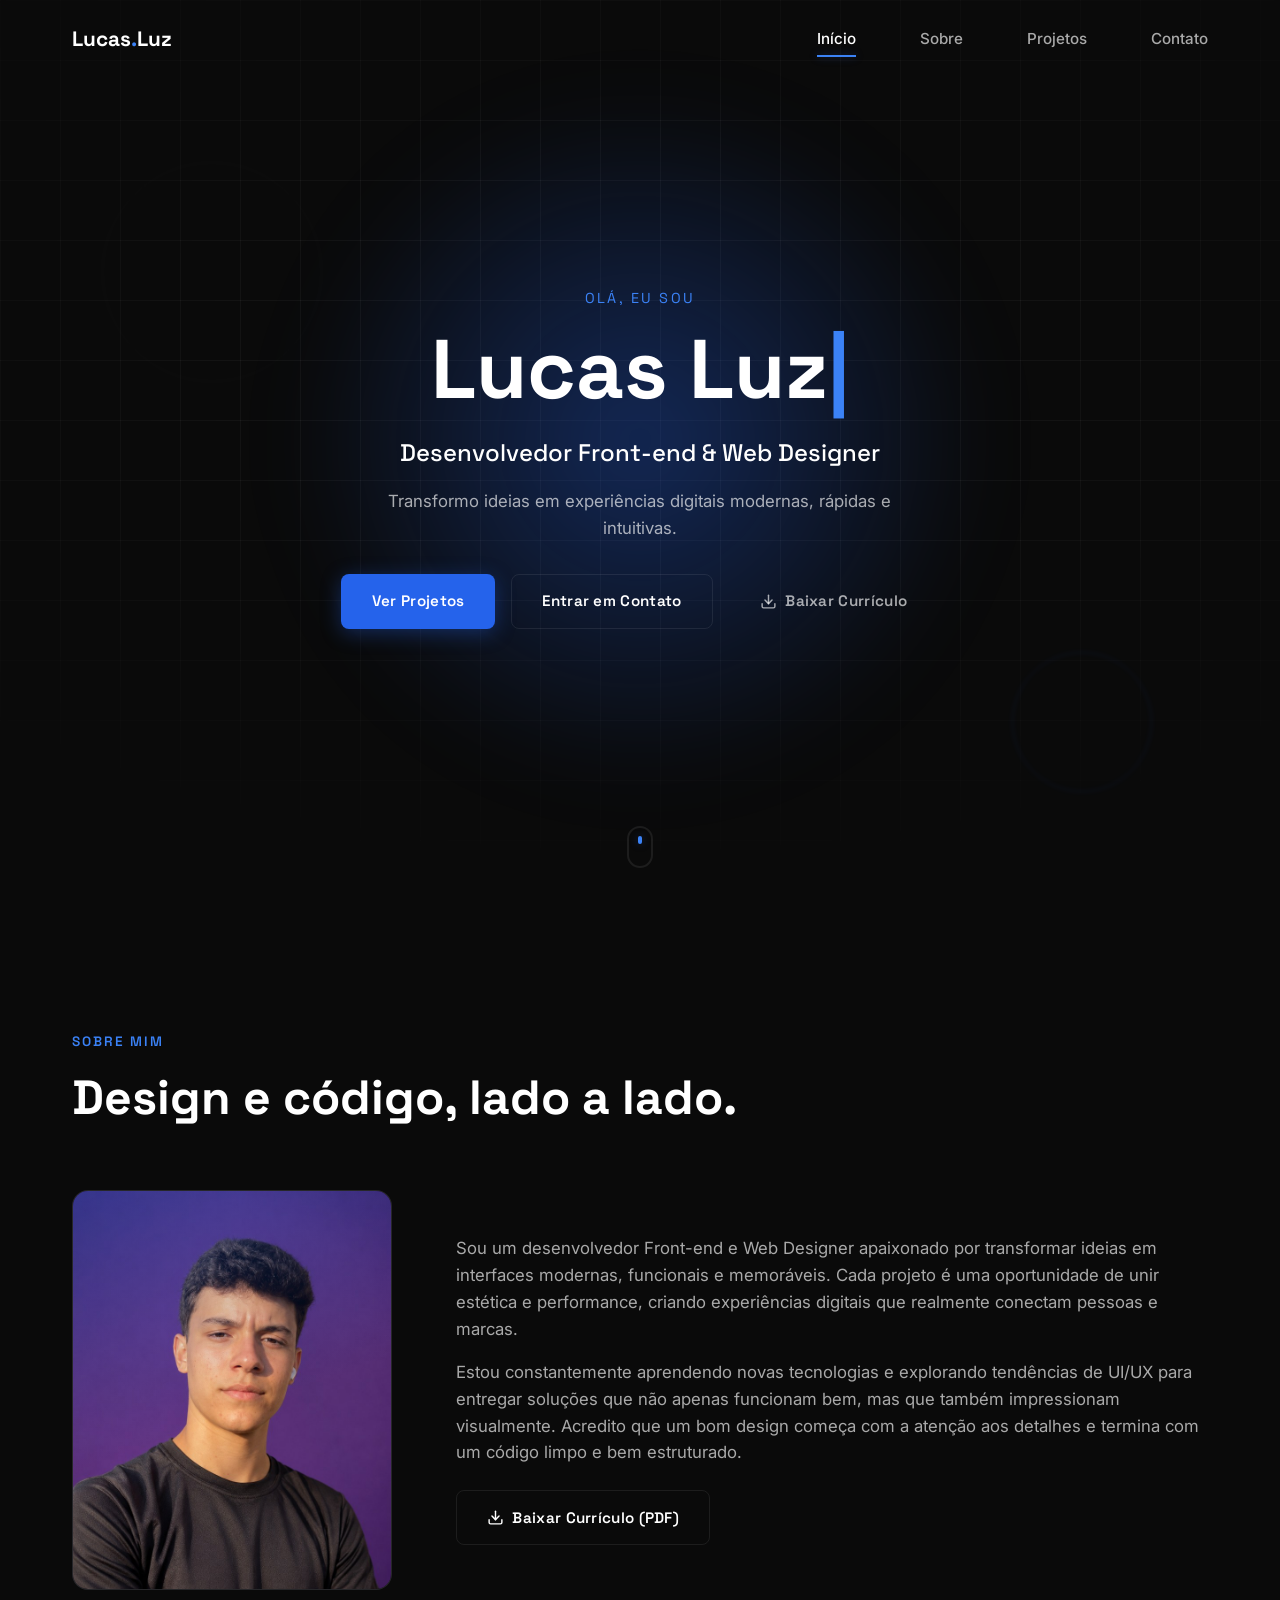
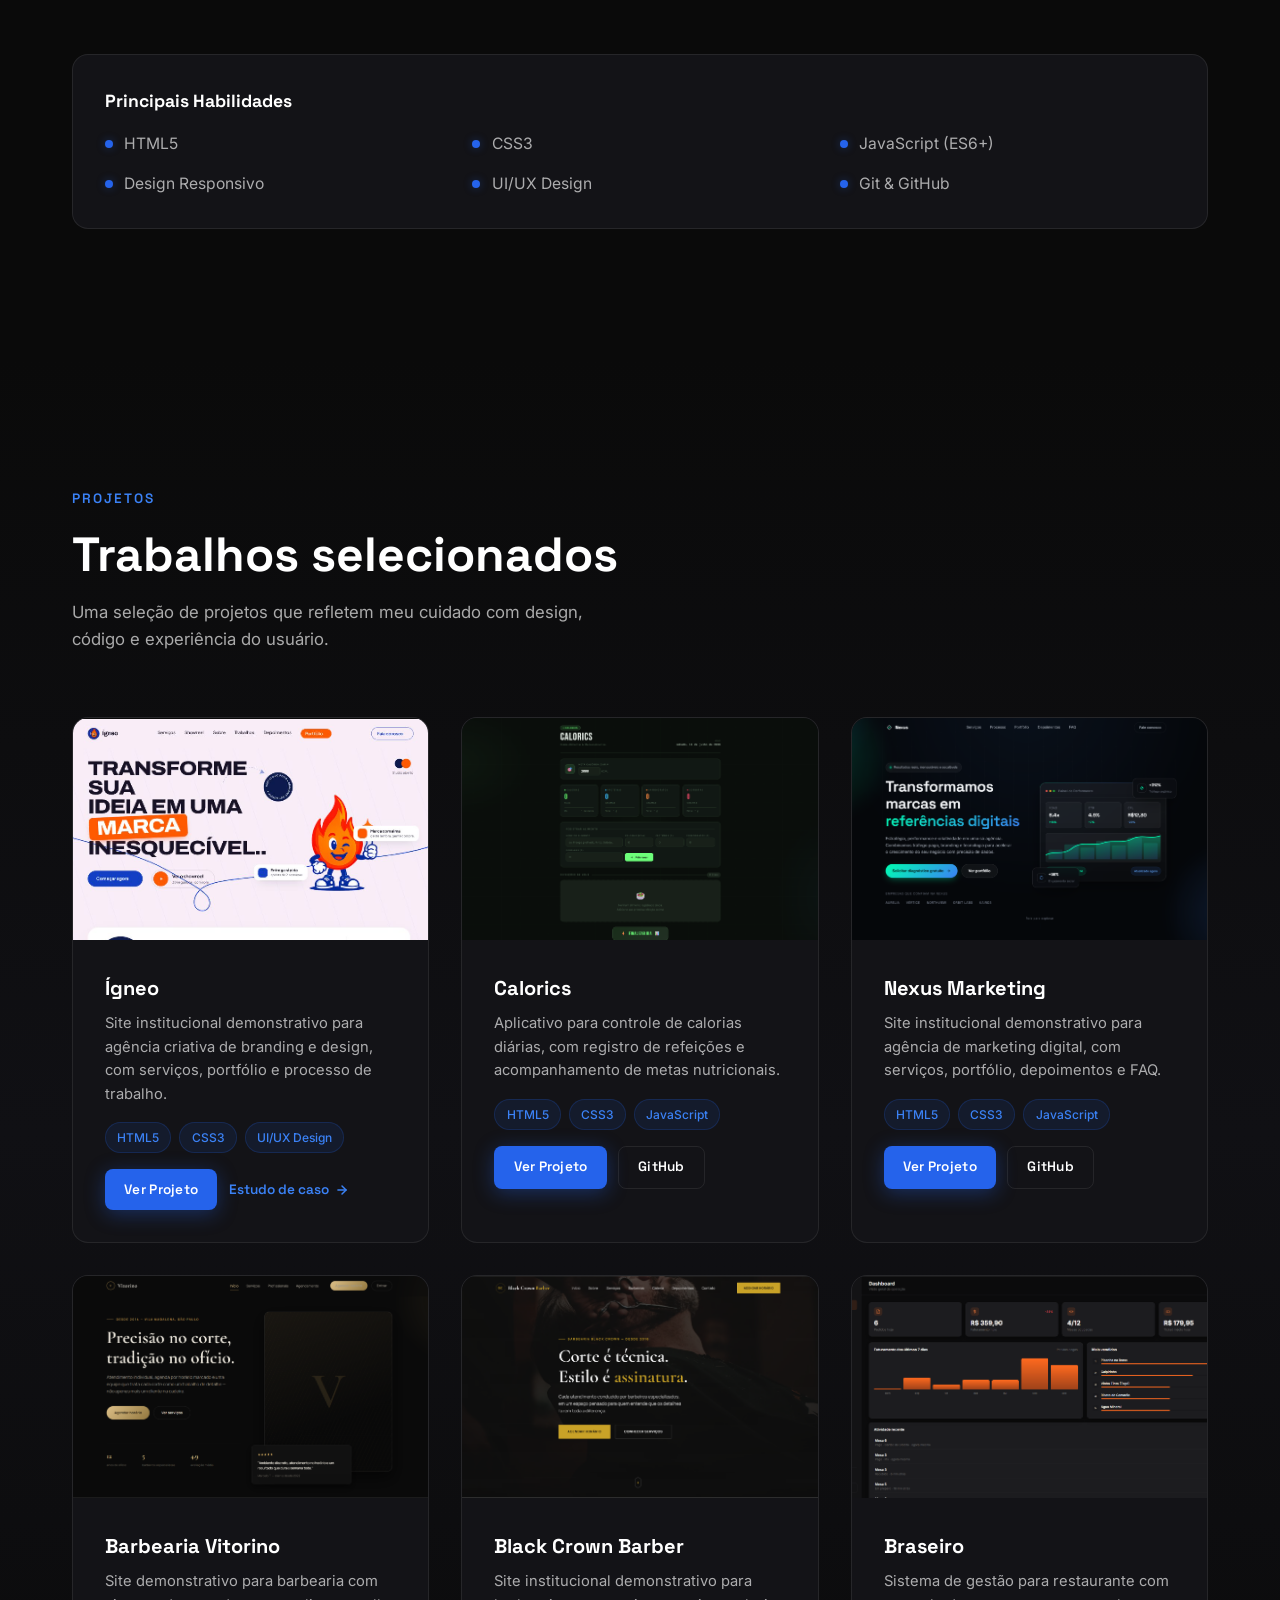
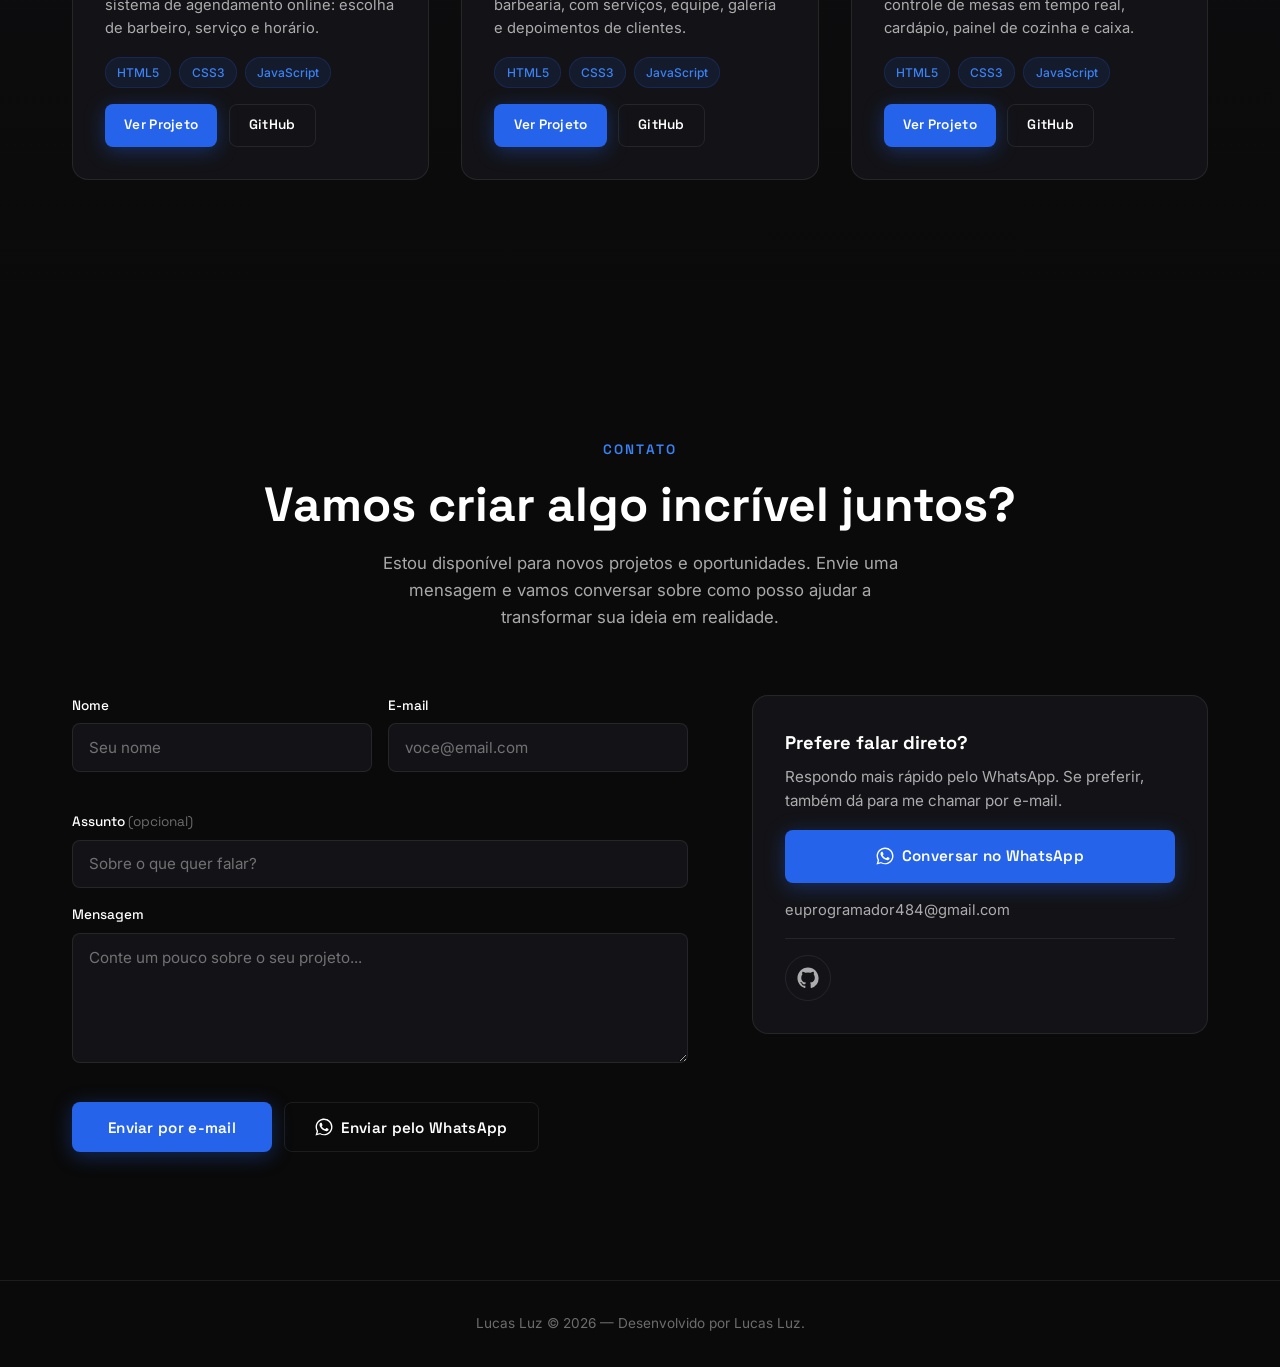
==== commit 236601bc: "melhoria +" ====
--- a/index.html
+++ b/index.html
@@ -320,17 +320,9 @@
         </p>
 
         <div class="contact__grid">
+          <!-- Sem backend: o formulário valida os campos e monta a mensagem,
+               depois abre o e-mail ou o WhatsApp já preenchido. -->
           <form class="contact__form fade-up" id="contactForm" novalidate>
-            <!-- Chave pública do Web3Forms. Crie a sua em https://web3forms.com (grátis)
-                 e substitua o valor abaixo. Pode ficar visível no HTML: ela só permite
-                 enviar formulários para o e-mail cadastrado. -->
-            <input type="hidden" name="access_key" value="COLE_SUA_CHAVE_WEB3FORMS_AQUI">
-            <input type="hidden" name="subject" value="Novo contato pelo portfólio">
-            <input type="hidden" name="from_name" value="Portfólio Lucas Luz">
-
-            <!-- Armadilha anti-spam: invisível para pessoas, preenchida por bots. -->
-            <input type="checkbox" name="botcheck" class="contact__botcheck" tabindex="-1" autocomplete="off">
-
             <div class="form-row">
               <div class="form-field">
                 <label for="nome">Nome</label>
@@ -356,10 +348,17 @@
               <span class="form-error" data-error-for="mensagem"></span>
             </div>
 
-            <button type="submit" class="btn btn--primary contact__submit" id="submitBtn">
-              <span class="contact__submit-label">Enviar mensagem</span>
-              <span class="contact__spinner" aria-hidden="true"></span>
-            </button>
+            <div class="contact__actions">
+              <button type="submit" class="btn btn--primary contact__submit">
+                Enviar por e-mail
+              </button>
+              <button type="button" class="btn btn--outline contact__submit" id="whatsappBtn">
+                <svg viewBox="0 0 24 24" fill="currentColor" width="18" height="18" aria-hidden="true">
+                  <path d="M17.47 14.38c-.3-.15-1.76-.87-2.03-.97-.27-.1-.47-.15-.67.15-.2.3-.77.97-.94 1.17-.17.2-.35.22-.65.07-.3-.15-1.25-.46-2.38-1.47-.88-.78-1.48-1.75-1.65-2.05-.17-.3-.02-.46.13-.61.14-.14.3-.35.45-.53.15-.18.2-.3.3-.5.1-.2.05-.38-.02-.53-.08-.15-.67-1.61-.92-2.21-.24-.58-.49-.5-.67-.51h-.57c-.2 0-.52.07-.79.37-.27.3-1.04 1.02-1.04 2.48s1.07 2.88 1.22 3.08c.15.2 2.1 3.2 5.08 4.49.71.3 1.26.49 1.69.63.71.22 1.36.19 1.87.12.57-.09 1.76-.72 2.01-1.41.25-.7.25-1.29.17-1.42-.07-.13-.27-.2-.57-.35ZM12.04 21.5h-.01a9.4 9.4 0 0 1-4.8-1.32l-.34-.2-3.57.94.95-3.48-.22-.36a9.38 9.38 0 0 1-1.44-5.01c0-5.19 4.23-9.41 9.43-9.41a9.36 9.36 0 0 1 6.66 2.76 9.32 9.32 0 0 1 2.76 6.66c0 5.19-4.23 9.42-9.42 9.42ZM20.05 3.95A11.28 11.28 0 0 0 12.04.63C5.83.63.78 5.68.78 11.88c0 1.98.52 3.92 1.5 5.63L.69 23.37l6-1.57a11.25 11.25 0 0 0 5.35 1.36h.01c6.2 0 11.25-5.05 11.25-11.25 0-3.01-1.17-5.83-3.25-7.96Z"/>
+                </svg>
+                Enviar pelo WhatsApp
+              </button>
+            </div>
 
             <p class="form-status" id="formStatus" role="status" aria-live="polite"></p>
           </form>
--- a/style.css
+++ b/style.css
@@ -806,42 +806,15 @@
   min-height: 1rem;
 }
 
-/* Honeypot: fora da tela, mas sem display:none (bots ignoram campos escondidos assim) */
-.contact__botcheck {
-  position: absolute;
-  left: -9999px;
-  opacity: 0;
-  pointer-events: none;
+.contact__actions {
+  display: flex;
+  flex-wrap: wrap;
+  gap: 0.75rem;
 }
 
 .contact__submit {
-  align-self: flex-start;
-  position: relative;
+  gap: 0.5rem;
   min-width: 200px;
-}
-
-.contact__submit:disabled {
-  opacity: 0.65;
-  cursor: not-allowed;
-  transform: none;
-}
-
-.contact__spinner {
-  display: none;
-  width: 16px;
-  height: 16px;
-  border: 2px solid rgba(255, 255, 255, 0.35);
-  border-top-color: #fff;
-  border-radius: 50%;
-  animation: spin 0.7s linear infinite;
-}
-
-.contact__submit.is-loading .contact__spinner {
-  display: block;
-}
-
-@keyframes spin {
-  to { transform: rotate(360deg); }
 }
 
 .form-status {
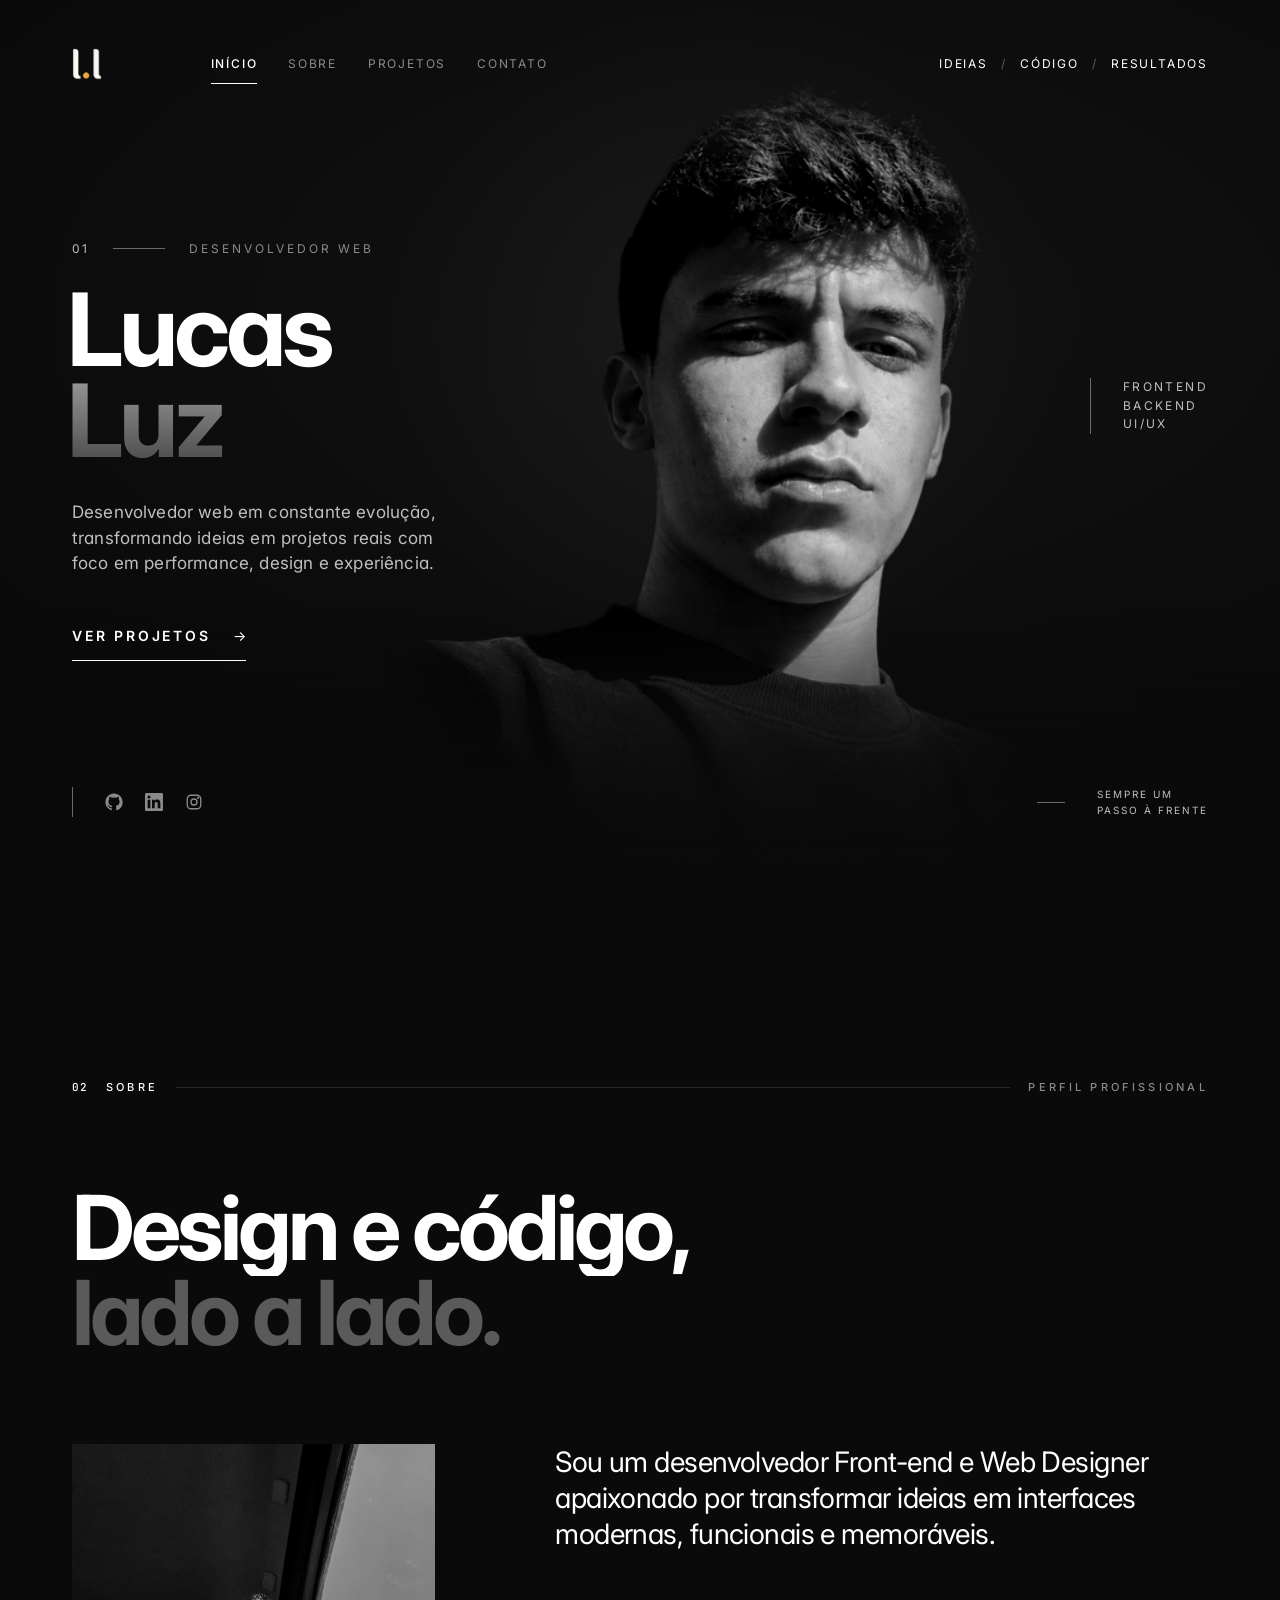
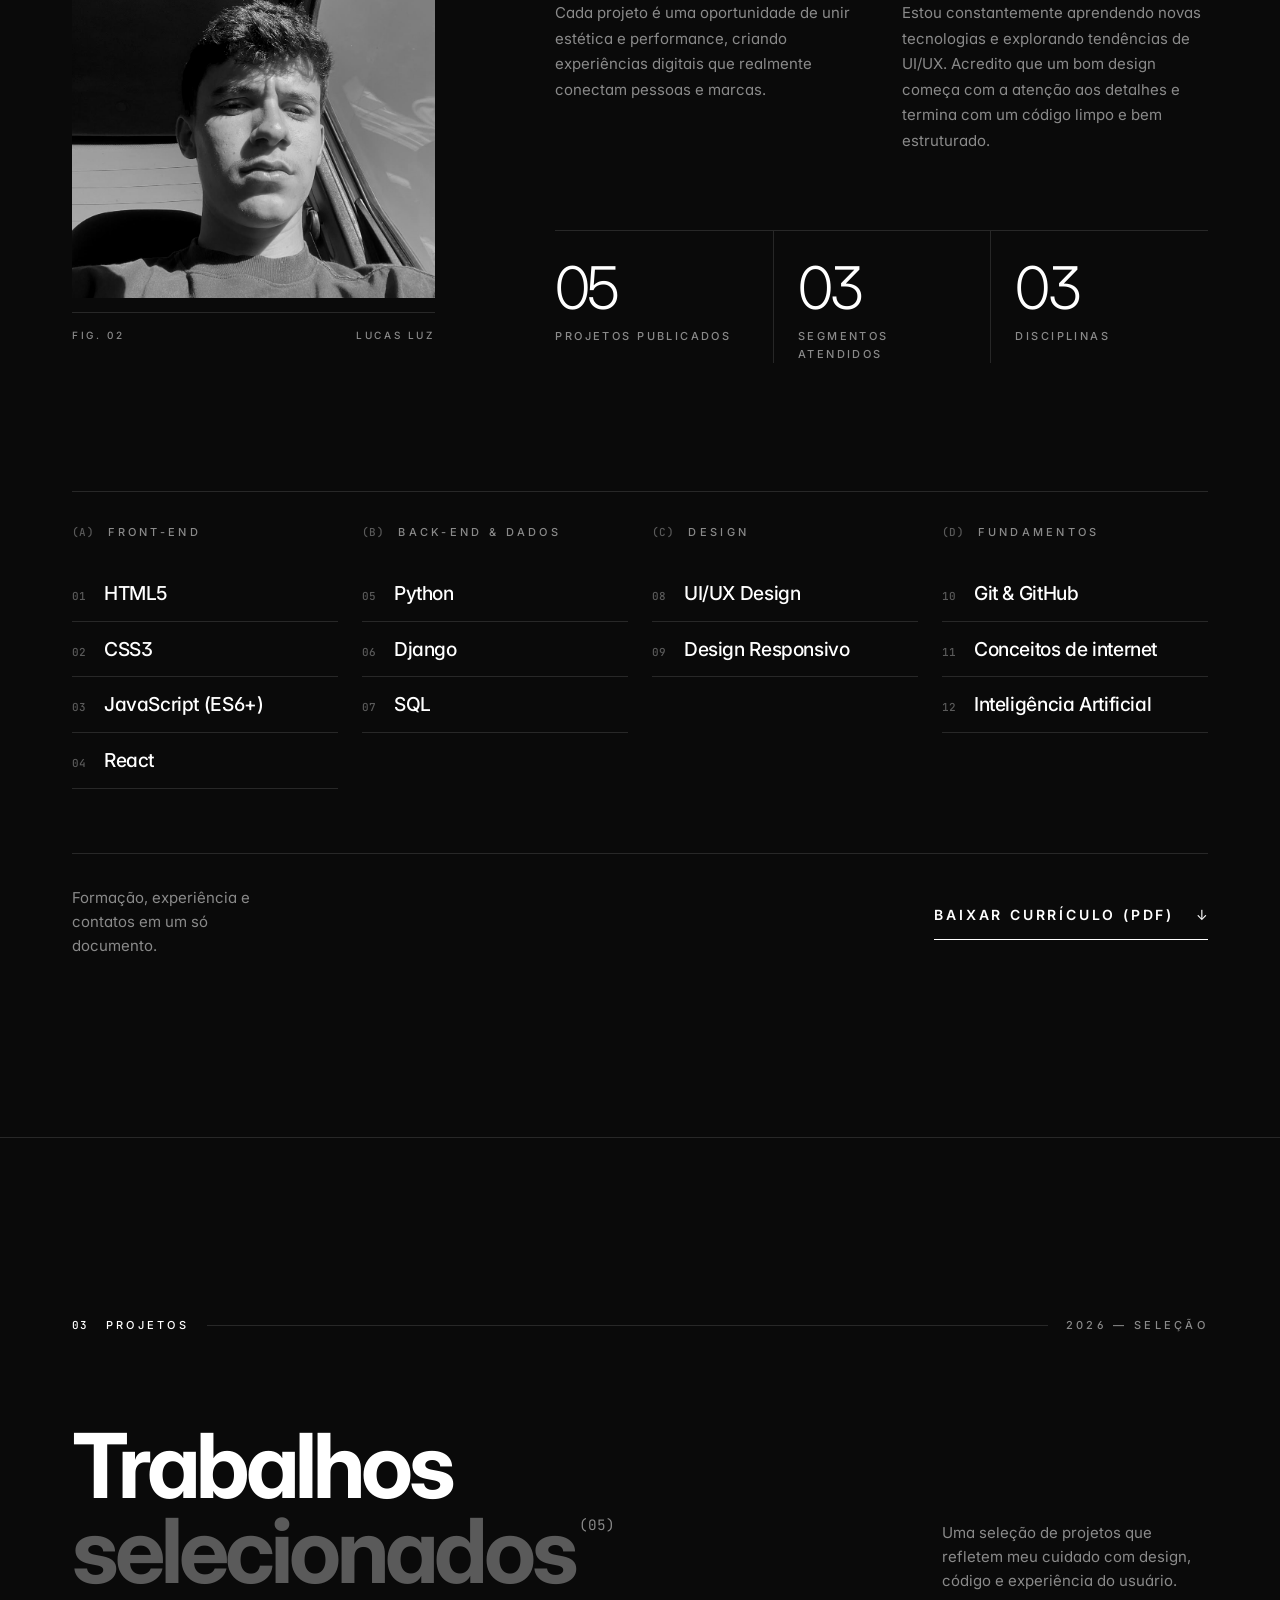
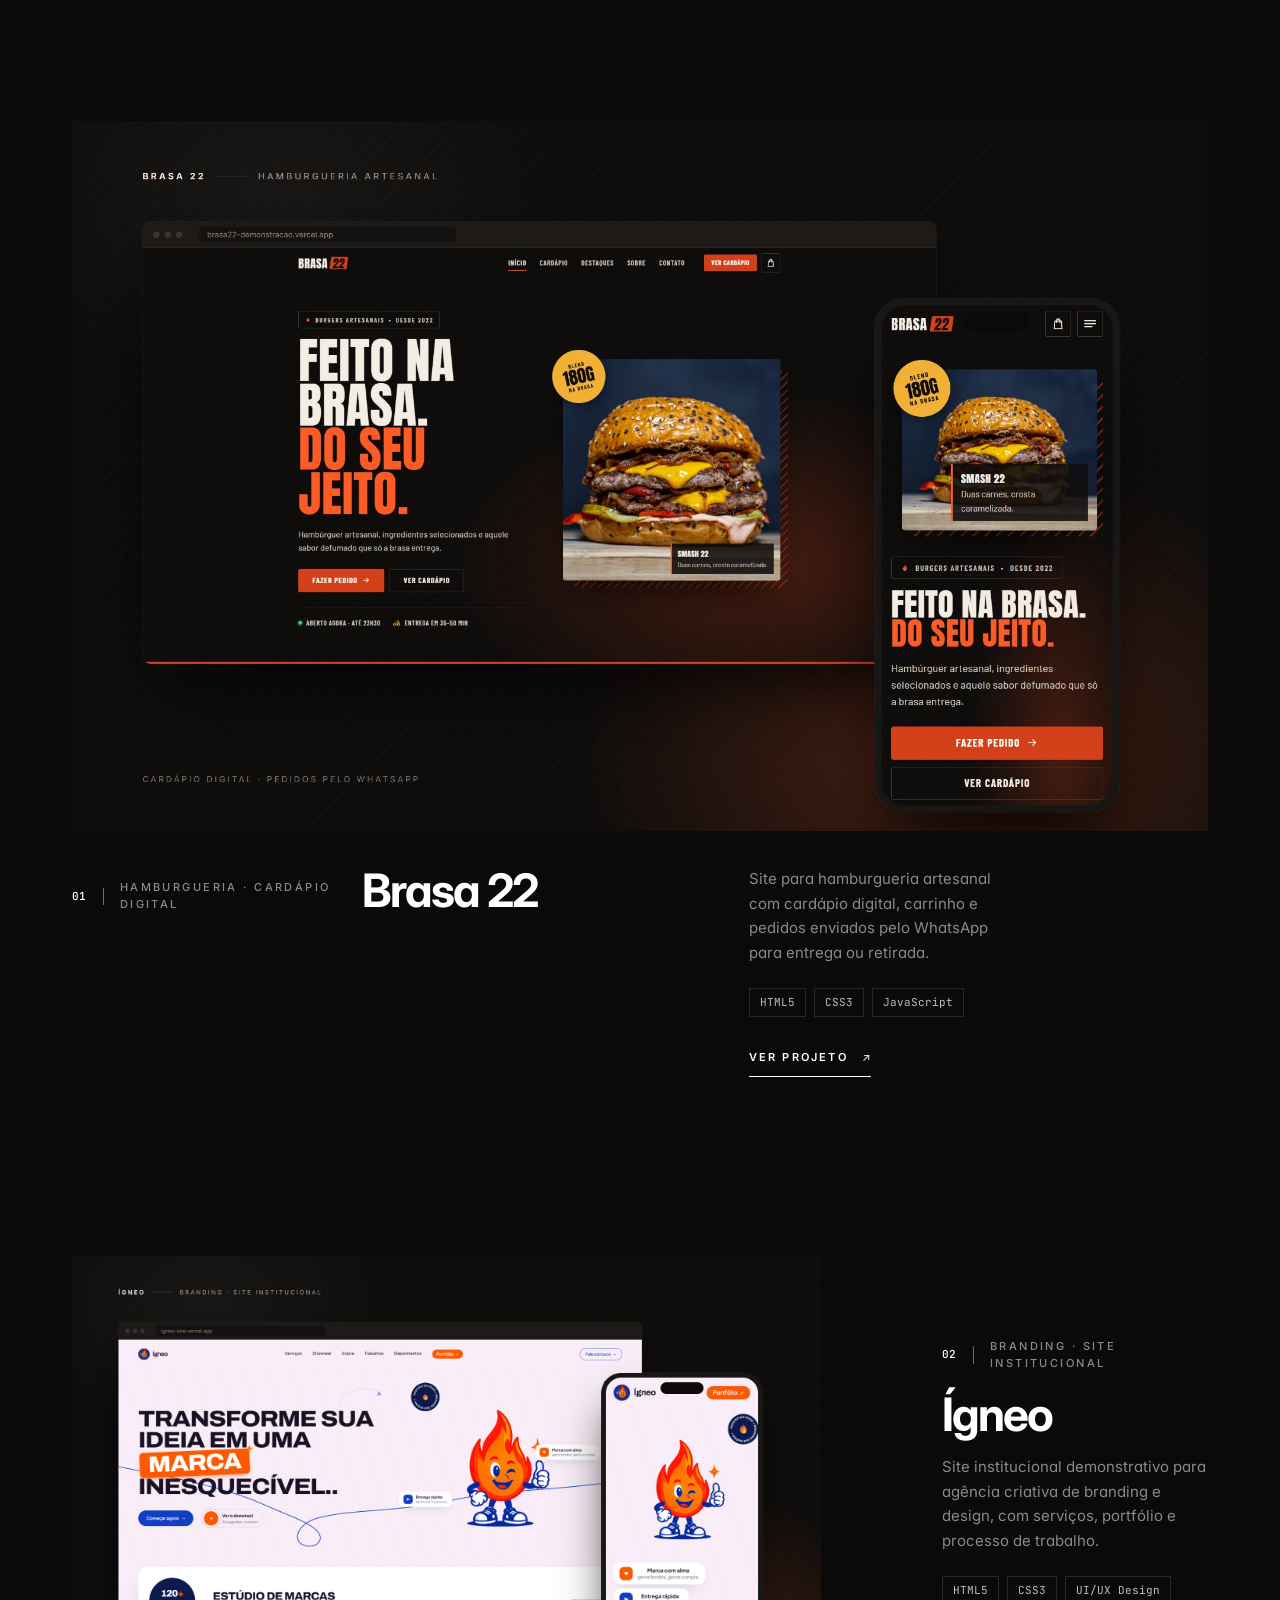
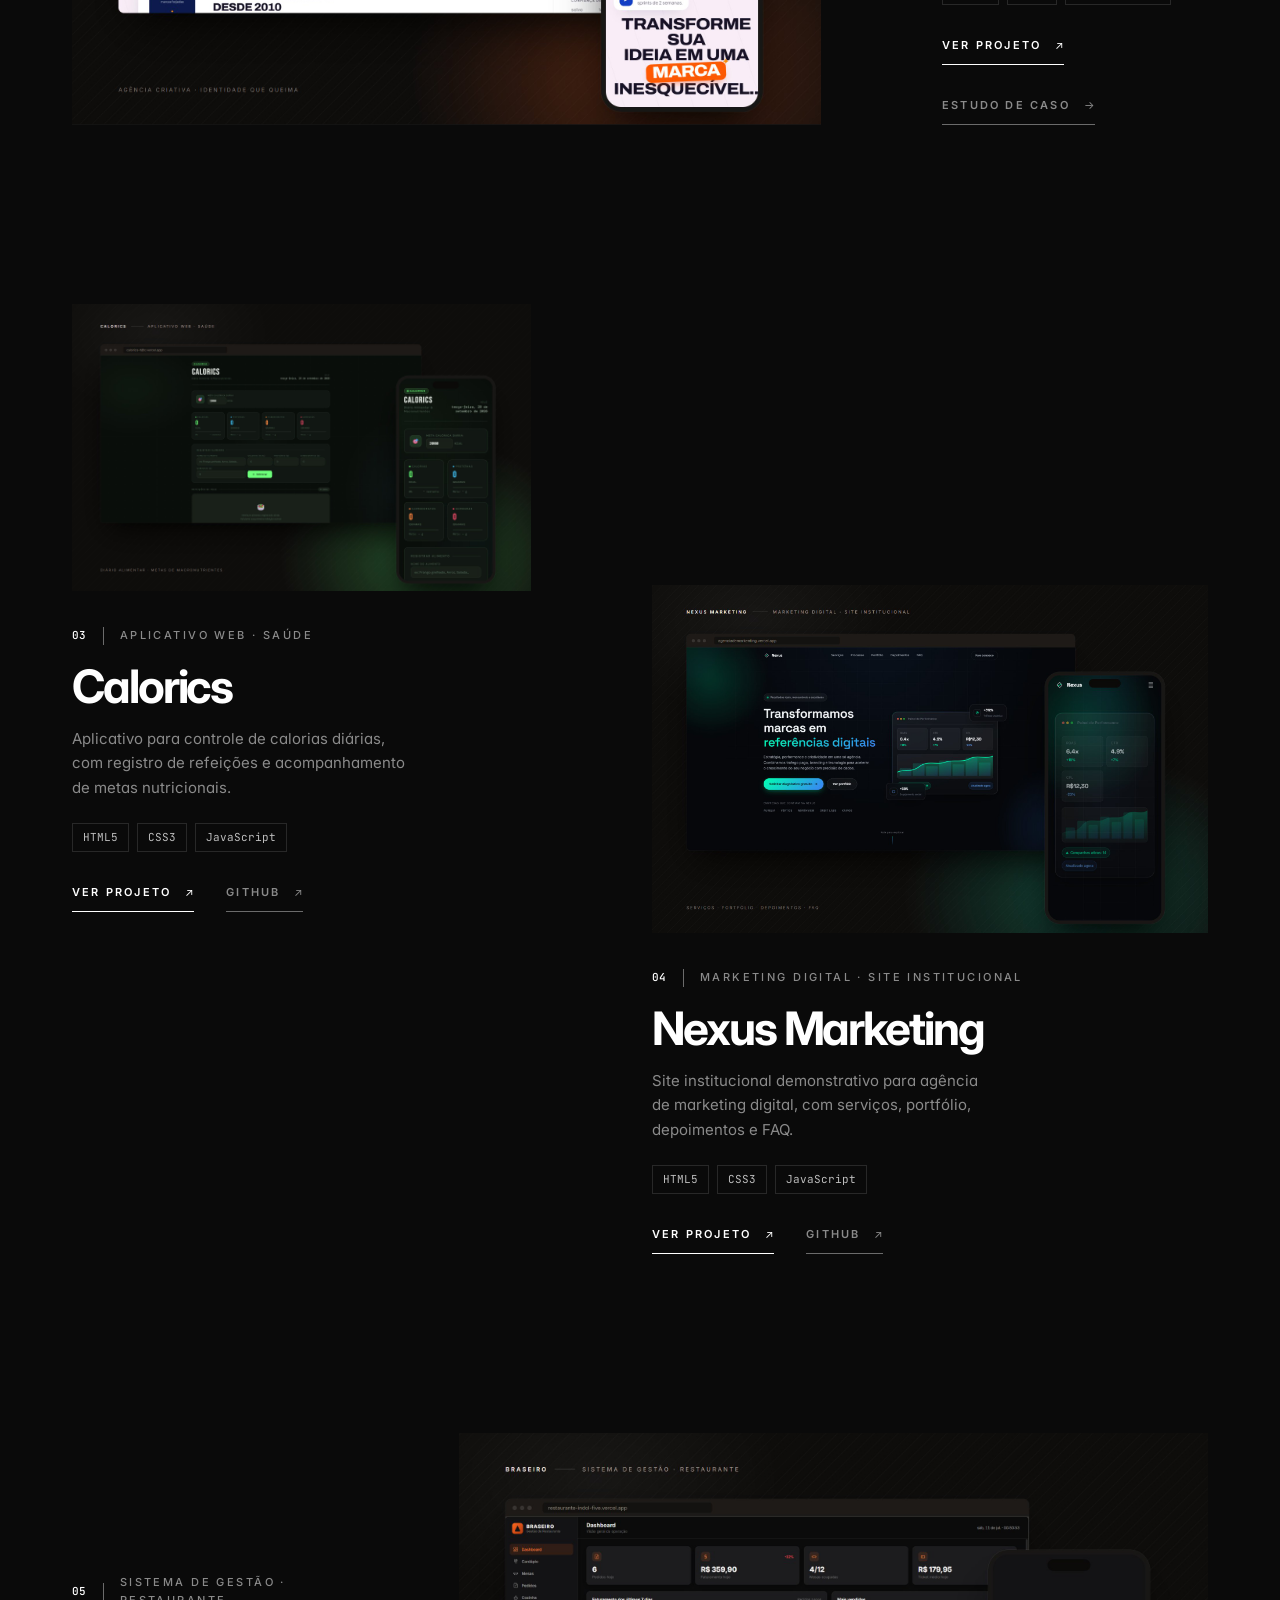
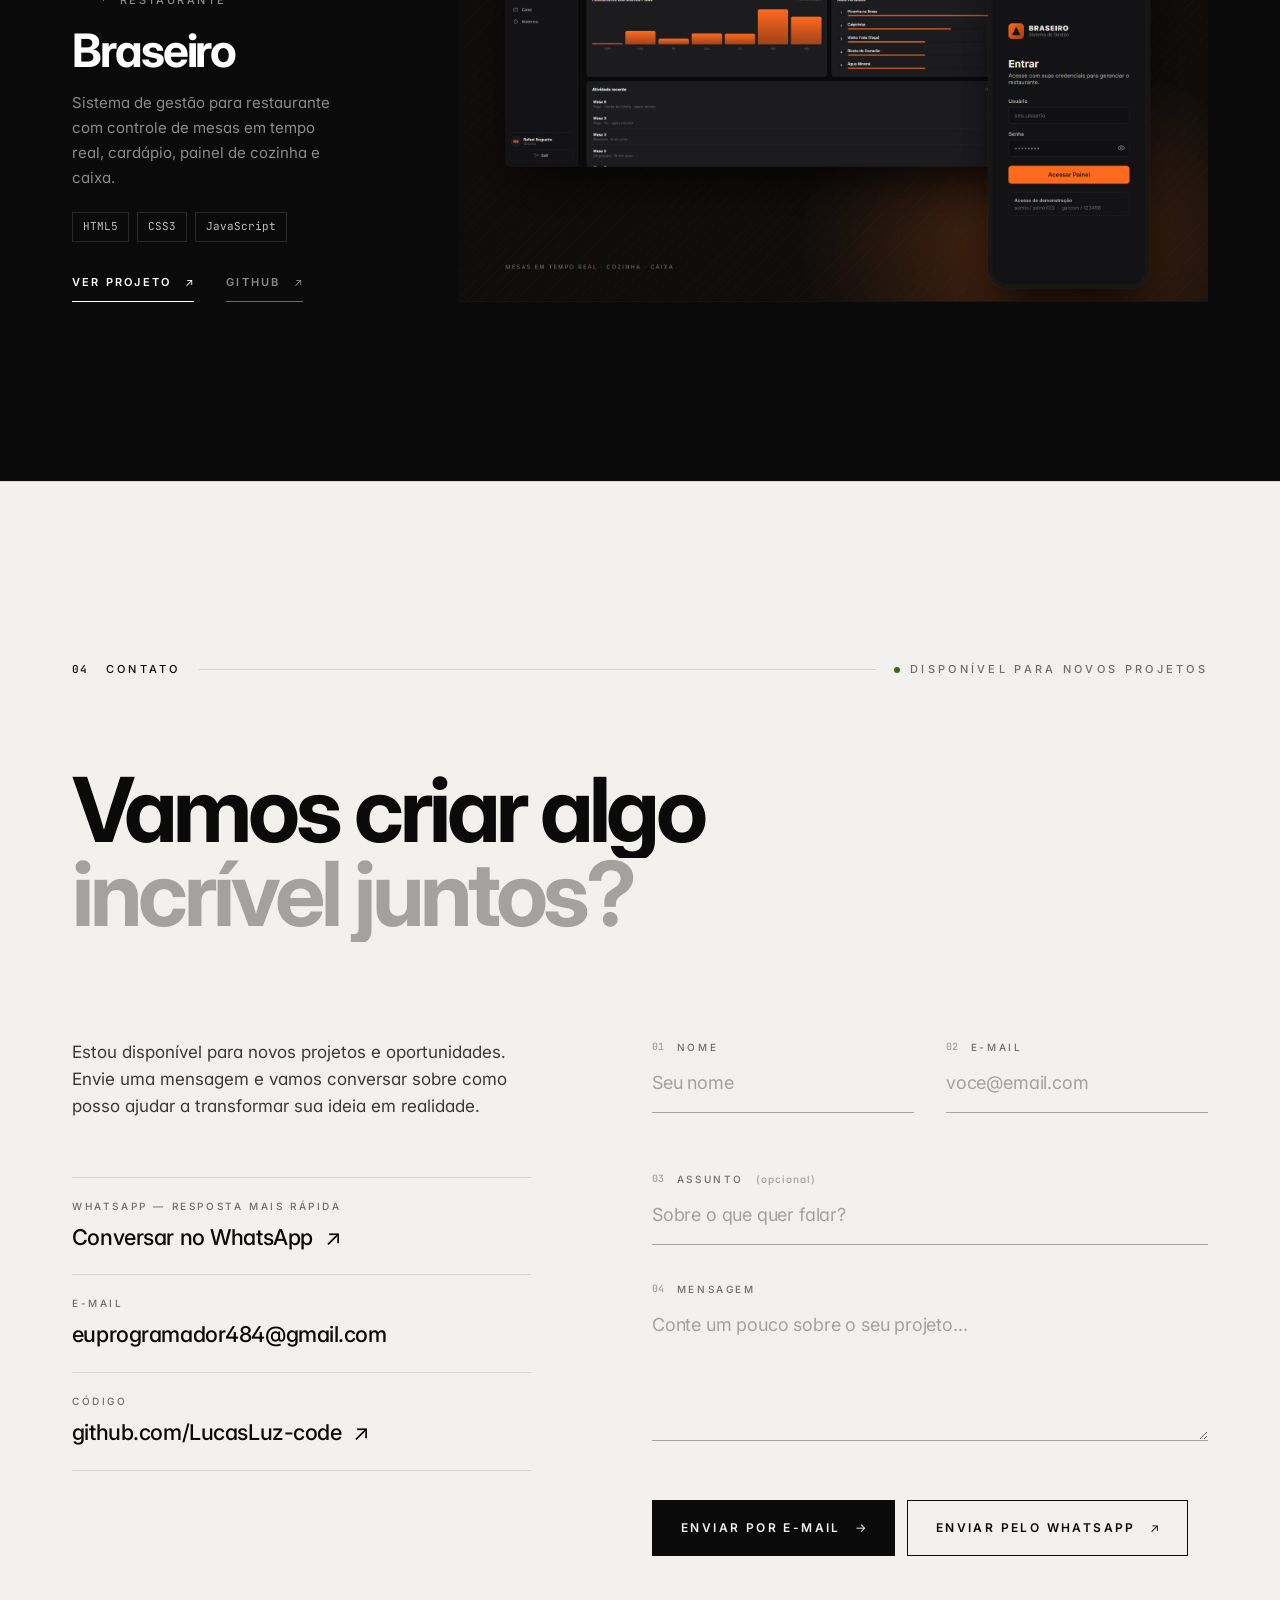
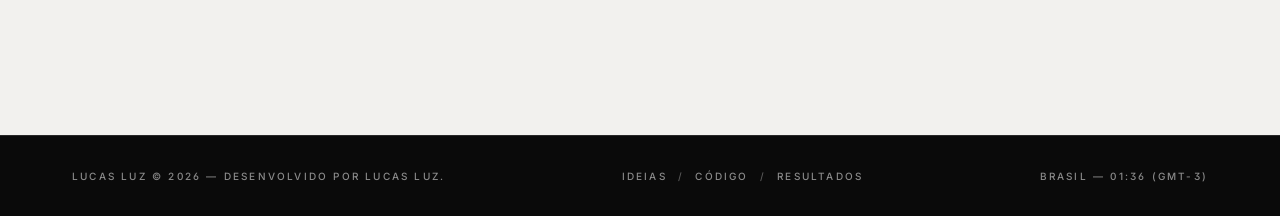
==== commit 1eb240c4: "atualizado" ====
--- a/index.html
+++ b/index.html
@@ -10,7 +10,7 @@
   <link rel="canonical" href="https://portifolio-lucas-luz.vercel.app/">
 
   <!-- Favicon -->
-  <link rel="icon" href="assets/favicon.svg" type="image/svg+xml">
+  <link rel="icon" href="assets/favicon.png" type="image/png">
   <link rel="apple-touch-icon" href="assets/apple-touch-icon.png">
 
   <!-- Open Graph (WhatsApp, LinkedIn, Facebook) -->
@@ -31,10 +31,10 @@
   <meta name="twitter:description" content="Transformo ideias em experiências digitais modernas, rápidas e intuitivas. Veja meus projetos.">
   <meta name="twitter:image" content="https://portifolio-lucas-luz.vercel.app/assets/og-image.png">
 
-  <!-- Fonts -->
+  <!-- Fonts: Helvetica Neue se instalada, senão Inter (texto e títulos) + JetBrains Mono (números e índices) -->
   <link rel="preconnect" href="https://fonts.googleapis.com">
   <link rel="preconnect" href="https://fonts.gstatic.com" crossorigin>
-  <link href="https://fonts.googleapis.com/css2?family=Space+Grotesk:wght@400;500;600;700&family=Inter:wght@300;400;500;600;700&display=swap" rel="stylesheet">
+  <link href="https://fonts.googleapis.com/css2?family=Inter:wght@300;400;500;600;700;800&family=JetBrains+Mono:wght@400;500&display=swap" rel="stylesheet">
 
   <link rel="stylesheet" href="style.css">
 </head>
@@ -45,8 +45,8 @@
 
   <!-- Navbar -->
   <header class="navbar" id="navbar">
-    <nav class="navbar__container">
-      <a href="#hero" class="navbar__logo">Lucas<span>.</span>Luz</a>
+    <nav class="navbar__container" aria-label="Principal">
+      <a href="#hero" class="navbar__logo" aria-label="Lucas Luz — início"><img src="assets/logo.png" alt="" width="277" height="291"></a>
 
       <ul class="navbar__links" id="navLinks">
         <li><a href="#hero" class="navbar__link active" data-link="hero">Início</a></li>
@@ -55,8 +55,9 @@
         <li><a href="#contato" class="navbar__link" data-link="contato">Contato</a></li>
       </ul>
 
-      <button class="navbar__toggle" id="navToggle" aria-label="Abrir menu">
-        <span></span>
+      <p class="navbar__motto" aria-hidden="true">Ideias <i>/</i> Código <i>/</i> Resultados</p>
+
+      <button class="navbar__toggle" id="navToggle" aria-label="Abrir menu" aria-expanded="false" aria-controls="navLinks">
         <span></span>
         <span></span>
       </button>
@@ -64,243 +65,273 @@
   </header>
 
   <main>
-    <!-- Hero Section -->
+    <!-- ============================== HERO ============================== -->
     <section class="hero" id="hero">
-      <div class="hero__grid-bg"></div>
-      <div class="hero__glow"></div>
-      <div class="hero__shape hero__shape--1"></div>
-      <div class="hero__shape hero__shape--2"></div>
-
-      <div class="hero__content">
-        <p class="hero__greeting fade-in">Olá, eu sou</p>
-        <h1 class="hero__title fade-in">
-          <span id="typedName"></span><span class="hero__cursor">|</span>
+      <!-- Retrato principal: PNG recortado (fundo transparente) em assets/fotos/retrato.png -->
+      <figure class="hero__portrait">
+        <img src="assets/fotos/retrato.png" alt="Retrato de Lucas Luz" width="610" height="653" fetchpriority="high">
+      </figure>
+
+      <div class="hero__inner container">
+        <p class="eyebrow reveal"><span class="eyebrow__num">01</span><span class="eyebrow__rule"></span>Desenvolvedor Web</p>
+
+        <h1 class="hero__title">
+          <span class="mask"><span class="mask__line">Lucas</span></span>
+          <span class="mask"><span class="mask__line hero__title--mute">Luz</span></span>
         </h1>
-        <h2 class="hero__subtitle fade-in">Desenvolvedor Front-end & Web Designer</h2>
-        <p class="hero__phrase fade-in">
-          Transformo ideias em experiências digitais modernas, rápidas e intuitivas.
+
+        <p class="hero__lead reveal">
+          Desenvolvedor web em constante evolução, transformando ideias em projetos
+          reais com foco em performance, design e experiência.
         </p>
-        <div class="hero__actions fade-in">
-          <a href="#projetos" class="btn btn--primary">Ver Projetos</a>
-          <a href="#contato" class="btn btn--outline">Entrar em Contato</a>
-          <a href="assets/curriculo-lucas-luz.pdf" class="btn btn--ghost" download>
-            <svg viewBox="0 0 24 24" fill="none" stroke="currentColor" stroke-width="2" stroke-linecap="round" stroke-linejoin="round" width="17" height="17" aria-hidden="true">
-              <path d="M21 15v4a2 2 0 0 1-2 2H5a2 2 0 0 1-2-2v-4"/>
-              <path d="M7 10l5 5 5-5"/>
-              <path d="M12 15V3"/>
-            </svg>
-            Baixar Currículo
+
+        <div class="hero__actions reveal">
+          <a href="#projetos" class="link-cta">Ver projetos <span class="arrow" aria-hidden="true">→</span></a>
+        </div>
+      </div>
+
+      <ul class="hero__specs reveal" aria-label="Especialidades">
+        <li>Frontend</li>
+        <li>Backend</li>
+        <li>UI/UX</li>
+      </ul>
+
+      <div class="hero__foot container">
+        <div class="socials reveal">
+          <a href="https://github.com/LucasLuz-code" target="_blank" rel="noopener" aria-label="GitHub">
+            <svg viewBox="0 0 24 24" fill="currentColor" width="18" height="18" aria-hidden="true"><path d="M12 .5C5.65.5.5 5.65.5 12c0 5.08 3.29 9.39 7.86 10.91.58.1.79-.25.79-.56 0-.28-.01-1.02-.02-2-3.2.7-3.88-1.54-3.88-1.54-.52-1.33-1.28-1.69-1.28-1.69-1.05-.72.08-.7.08-.7 1.16.08 1.77 1.19 1.77 1.19 1.03 1.77 2.7 1.26 3.36.96.1-.75.4-1.26.73-1.55-2.56-.29-5.25-1.28-5.25-5.7 0-1.26.45-2.29 1.19-3.09-.12-.29-.52-1.47.11-3.06 0 0 .97-.31 3.18 1.18a11.1 11.1 0 0 1 5.79 0c2.2-1.49 3.17-1.18 3.17-1.18.64 1.59.24 2.77.12 3.06.74.8 1.18 1.83 1.18 3.09 0 4.43-2.69 5.4-5.26 5.69.41.36.78 1.06.78 2.15 0 1.55-.01 2.8-.01 3.18 0 .31.21.67.8.56A10.52 10.52 0 0 0 23.5 12C23.5 5.65 18.35.5 12 .5Z"/></svg>
           </a>
-        </div>
-      </div>
-
-      <a href="#sobre" class="hero__scroll-indicator" aria-label="Rolar para baixo">
-        <span></span>
-      </a>
-    </section>
-
-    <!-- Sobre Mim -->
-    <section class="about" id="sobre">
-      <div class="section__container">
-        <p class="section__tag fade-up">Sobre Mim</p>
-        <h2 class="section__title fade-up">Design e código, lado a lado.</h2>
-
-        <div class="about__grid">
-          <div class="about__photo fade-up">
-            <img src="assets/perfil.jpg" alt="Foto de Lucas Luz" width="900" height="900" loading="lazy">
-          </div>
-
-          <div class="about__text fade-up">
-            <p>
-              Sou um desenvolvedor Front-end e Web Designer apaixonado por transformar
-              ideias em interfaces modernas, funcionais e memoráveis. Cada projeto é
-              uma oportunidade de unir estética e performance, criando experiências
-              digitais que realmente conectam pessoas e marcas.
-            </p>
-            <p>
-              Estou constantemente aprendendo novas tecnologias e explorando
-              tendências de UI/UX para entregar soluções que não apenas funcionam bem,
-              mas que também impressionam visualmente. Acredito que um bom design
-              começa com a atenção aos detalhes e termina com um código limpo e
-              bem estruturado.
-            </p>
-
-            <a href="assets/curriculo-lucas-luz.pdf" class="btn btn--outline about__cv" download>
-              <svg viewBox="0 0 24 24" fill="none" stroke="currentColor" stroke-width="2" stroke-linecap="round" stroke-linejoin="round" width="17" height="17" aria-hidden="true">
-                <path d="M21 15v4a2 2 0 0 1-2 2H5a2 2 0 0 1-2-2v-4"/>
-                <path d="M7 10l5 5 5-5"/>
-                <path d="M12 15V3"/>
-              </svg>
-              Baixar Currículo (PDF)
-            </a>
-          </div>
-        </div>
-
-        <div class="about__skills fade-up">
-          <h3 class="about__skills-title">Principais Habilidades</h3>
-          <ul class="skills-list">
-            <li class="skills-list__item">
-              <span class="skills-list__dot"></span>HTML5
-            </li>
-            <li class="skills-list__item">
-              <span class="skills-list__dot"></span>CSS3
-            </li>
-            <li class="skills-list__item">
-              <span class="skills-list__dot"></span>JavaScript (ES6+)
-            </li>
-            <li class="skills-list__item">
-              <span class="skills-list__dot"></span>Design Responsivo
-            </li>
-            <li class="skills-list__item">
-              <span class="skills-list__dot"></span>UI/UX Design
-            </li>
-            <li class="skills-list__item">
-              <span class="skills-list__dot"></span>Git & GitHub
-            </li>
-          </ul>
-        </div>
+          <!-- TODO: trocar SEU-PERFIL pela URL real do LinkedIn. -->
+          <a href="https://www.linkedin.com/in/SEU-PERFIL/" target="_blank" rel="noopener" aria-label="LinkedIn">
+            <svg viewBox="0 0 24 24" fill="currentColor" fill-rule="evenodd" width="18" height="18" aria-hidden="true"><path d="M20.45 20.45h-3.56v-5.57c0-1.33-.02-3.04-1.85-3.04-1.86 0-2.14 1.45-2.14 2.94v5.67H9.34V9h3.42v1.56h.05c.48-.9 1.64-1.85 3.38-1.85 3.61 0 4.28 2.38 4.28 5.47v6.27ZM5.34 7.43a2.06 2.06 0 1 1 0-4.12 2.06 2.06 0 0 1 0 4.12ZM7.12 20.45H3.56V9h3.56v11.45ZM22.22 0H1.77C.79 0 0 .77 0 1.73v20.54C0 23.23.79 24 1.77 24h20.45c.98 0 1.78-.77 1.78-1.73V1.73C24 .77 23.2 0 22.22 0Z"/></svg>
+          </a>
+          <a href="https://www.instagram.com/luz.programador/" target="_blank" rel="noopener" aria-label="Instagram">
+            <svg viewBox="0 0 24 24" fill="none" stroke="currentColor" stroke-width="1.8" stroke-linecap="round" stroke-linejoin="round" width="18" height="18" aria-hidden="true"><rect x="3" y="3" width="18" height="18" rx="5"/><circle cx="12" cy="12" r="4"/><circle cx="17.5" cy="6.5" r=".6" fill="currentColor"/></svg>
+          </a>
+        </div>
+
+        <a href="#sobre" class="hero__scroll reveal">
+          <span class="hero__scroll-rule" aria-hidden="true"></span>
+          <span>Sempre um<br>passo à frente</span>
+        </a>
       </div>
     </section>
 
-    <!-- Projetos -->
-    <section class="projects" id="projetos">
-      <div class="section__container">
-        <p class="section__tag fade-up">Projetos</p>
-        <h2 class="section__title fade-up">Trabalhos selecionados</h2>
-        <p class="section__subtitle fade-up">
-          Uma seleção de projetos que refletem meu cuidado com design, código e experiência do usuário.
-        </p>
-
-        <div class="projects__grid">
-
-          <article class="project-card fade-up">
-            <div class="project-card__image">
-              <img src="assets/projects/igneo.png" alt="Captura de tela do site Ígneo" loading="lazy">
-            </div>
-            <div class="project-card__body">
-              <h3 class="project-card__title">Ígneo</h3>
-              <p class="project-card__desc">
+    <!-- ============================== SOBRE ============================== -->
+    <section class="about section" id="sobre">
+      <div class="container">
+        <header class="section-head reveal">
+          <span class="section-head__num">02</span>
+          <span class="section-head__label">Sobre</span>
+          <span class="section-head__rule" aria-hidden="true"></span>
+          <span class="section-head__meta">Perfil profissional</span>
+        </header>
+
+        <div class="about__grid">
+          <h2 class="about__title display">
+            <span class="mask"><span class="mask__line">Design e código,</span></span>
+            <span class="mask"><span class="mask__line text-mute">lado a lado.</span></span>
+          </h2>
+
+          <!-- Foto secundária: assets/fotos/colorida.jpeg (exibida em P&B) -->
+          <figure class="about__photo reveal">
+            <img src="assets/fotos/colorida.jpeg" alt="Foto de Lucas Luz" width="960" height="1280" loading="lazy">
+            <figcaption><span>Fig. 02</span><span>Lucas Luz</span></figcaption>
+          </figure>
+
+          <div class="about__text">
+            <p class="about__intro reveal">
+              Sou um desenvolvedor Front-end e Web Designer apaixonado por transformar
+              ideias em interfaces modernas, funcionais e memoráveis.
+            </p>
+            <div class="about__cols">
+              <p class="reveal">
+                Cada projeto é uma oportunidade de unir estética e performance, criando
+                experiências digitais que realmente conectam pessoas e marcas.
+              </p>
+              <p class="reveal">
+                Estou constantemente aprendendo novas tecnologias e explorando tendências
+                de UI/UX. Acredito que um bom design começa com a atenção aos detalhes e
+                termina com um código limpo e bem estruturado.
+              </p>
+            </div>
+
+            <dl class="stats reveal">
+              <div class="stats__item">
+                <dt>Projetos publicados</dt>
+                <dd>05</dd>
+              </div>
+              <div class="stats__item">
+                <dt>Segmentos atendidos</dt>
+                <dd>03</dd>
+              </div>
+              <div class="stats__item">
+                <dt>Disciplinas</dt>
+                <dd>03</dd>
+              </div>
+            </dl>
+          </div>
+        </div>
+
+        <div class="skills">
+          <div class="skills__group reveal">
+            <h3 class="skills__title"><span>(A)</span> Front-end</h3>
+            <ul class="skills__list">
+              <li><span>01</span>HTML5</li>
+              <li><span>02</span>CSS3</li>
+              <li><span>03</span>JavaScript (ES6+)</li>
+              <li><span>04</span>React</li>
+            </ul>
+          </div>
+          <div class="skills__group reveal">
+            <h3 class="skills__title"><span>(B)</span> Back-end &amp; dados</h3>
+            <ul class="skills__list">
+              <li><span>05</span>Python</li>
+              <li><span>06</span>Django</li>
+              <li><span>07</span>SQL</li>
+            </ul>
+          </div>
+          <div class="skills__group reveal">
+            <h3 class="skills__title"><span>(C)</span> Design</h3>
+            <ul class="skills__list">
+              <li><span>08</span>UI/UX Design</li>
+              <li><span>09</span>Design Responsivo</li>
+            </ul>
+          </div>
+          <div class="skills__group reveal">
+            <h3 class="skills__title"><span>(D)</span> Fundamentos</h3>
+            <ul class="skills__list">
+              <li><span>10</span>Git &amp; GitHub</li>
+              <li><span>11</span>Conceitos de internet</li>
+              <li><span>12</span>Inteligência Artificial</li>
+            </ul>
+          </div>
+          <div class="skills__group skills__group--cta reveal">
+            <p>Formação, experiência e contatos em um só documento.</p>
+            <a href="assets/curriculo-lucas-luz.pdf" class="link-cta" download>Baixar currículo (PDF) <span class="arrow arrow--down" aria-hidden="true">↓</span></a>
+          </div>
+        </div>
+      </div>
+    </section>
+
+    <!-- ============================== PROJETOS ============================== -->
+    <section class="projects section" id="projetos">
+      <div class="container">
+        <header class="section-head reveal">
+          <span class="section-head__num">03</span>
+          <span class="section-head__label">Projetos</span>
+          <span class="section-head__rule" aria-hidden="true"></span>
+          <span class="section-head__meta">2026 — Seleção</span>
+        </header>
+
+        <div class="projects__intro">
+          <h2 class="display">
+            <span class="mask"><span class="mask__line">Trabalhos</span></span>
+            <span class="mask"><span class="mask__line text-mute">selecionados<sup class="projects__count">(05)</sup></span></span>
+          </h2>
+          <p class="projects__subtitle reveal">
+            Uma seleção de projetos que refletem meu cuidado com design, código e experiência do usuário.
+          </p>
+        </div>
+
+        <div class="works">
+
+          <!-- 01 · destaque: capa em largura total -->
+          <article class="work work--feature">
+            <a href="https://brasa22-demonstracao.vercel.app/" target="_blank" rel="noopener" class="work__media reveal" style="--ratio: 16 / 10;" aria-label="Abrir o site Brasa 22">
+              <img src="assets/projects/brasa22.jpg" alt="Capa do projeto Brasa 22: site da hamburgueria nas versões desktop e celular" width="1920" height="1200" loading="lazy">
+              <span class="work__peek">Ver projeto ↗</span>
+            </a>
+            <div class="work__info reveal">
+              <p class="work__meta"><span class="work__num">01</span>Hamburgueria · Cardápio digital</p>
+              <h3 class="work__title">Brasa 22</h3>
+              <p class="work__desc">
+                Site para hamburgueria artesanal com cardápio digital, carrinho e pedidos enviados pelo WhatsApp para entrega ou retirada.
+              </p>
+              <ul class="work__tags"><li>HTML5</li><li>CSS3</li><li>JavaScript</li></ul>
+              <div class="work__links">
+                <a href="https://brasa22-demonstracao.vercel.app/" target="_blank" rel="noopener" class="link-cta">Ver projeto <span class="arrow" aria-hidden="true">↗</span></a>
+              </div>
+            </div>
+          </article>
+
+          <!-- 02 · layout amplo, imagem à esquerda -->
+          <article class="work work--wide">
+            <a href="projeto-igneo.html" class="work__media reveal" style="--ratio: 16 / 10;" aria-label="Abrir estudo de caso do Ígneo">
+              <img src="assets/projects/igneo.jpg" alt="Capa do projeto site Ígneo" width="1920" height="1200" loading="lazy">
+              <span class="work__peek">Estudo de caso ↗</span>
+            </a>
+            <div class="work__info reveal">
+              <p class="work__meta"><span class="work__num">02</span>Branding · Site institucional</p>
+              <h3 class="work__title">Ígneo</h3>
+              <p class="work__desc">
                 Site institucional demonstrativo para agência criativa de branding e design, com serviços, portfólio e processo de trabalho.
               </p>
-              <div class="project-card__tags">
-                <span>HTML5</span>
-                <span>CSS3</span>
-                <span>UI/UX Design</span>
-              </div>
-              <div class="project-card__actions">
-                <a href="https://igneo-one.vercel.app/" class="btn btn--small btn--primary" target="_blank" rel="noopener">Ver Projeto</a>
-                <a href="projeto-igneo.html" class="project-card__case">
-                  Estudo de caso
-                  <svg viewBox="0 0 24 24" fill="none" stroke="currentColor" stroke-width="2.5" stroke-linecap="round" stroke-linejoin="round" width="14" height="14" aria-hidden="true">
-                    <path d="M5 12h14"/>
-                    <path d="m12 5 7 7-7 7"/>
-                  </svg>
-                </a>
+              <ul class="work__tags"><li>HTML5</li><li>CSS3</li><li>UI/UX Design</li></ul>
+              <div class="work__links">
+                <a href="https://igneo-one.vercel.app/" target="_blank" rel="noopener" class="link-cta">Ver projeto <span class="arrow" aria-hidden="true">↗</span></a>
+                <a href="projeto-igneo.html" class="link-cta link-cta--quiet">Estudo de caso <span class="arrow" aria-hidden="true">→</span></a>
               </div>
             </div>
           </article>
 
-          <article class="project-card fade-up">
-            <div class="project-card__image">
-              <img src="assets/projects/calorics.png" alt="Captura de tela do app Calorics" loading="lazy">
-            </div>
-            <div class="project-card__body">
-              <h3 class="project-card__title">Calorics</h3>
-              <p class="project-card__desc">
-                Aplicativo para controle de calorias diárias, com registro de refeições e acompanhamento de metas nutricionais.
-              </p>
-              <div class="project-card__tags">
-                <span>HTML5</span>
-                <span>CSS3</span>
-                <span>JavaScript</span>
-              </div>
-              <div class="project-card__actions">
-                <a href="https://calorics-hj6c-eeiv5nzaa-lucasluz-codes-projects.vercel.app/" class="btn btn--small btn--primary" target="_blank" rel="noopener">Ver Projeto</a>
-                <a href="https://github.com/LucasLuz-code/calorics" class="btn btn--small btn--outline" target="_blank" rel="noopener">GitHub</a>
-              </div>
-            </div>
-          </article>
-
-          <article class="project-card fade-up">
-            <div class="project-card__image">
-              <img src="assets/projects/nexus.png" alt="Captura de tela do site Nexus Marketing" loading="lazy">
-            </div>
-            <div class="project-card__body">
-              <h3 class="project-card__title">Nexus Marketing</h3>
-              <p class="project-card__desc">
-                Site institucional demonstrativo para agência de marketing digital, com serviços, portfólio, depoimentos e FAQ.
-              </p>
-              <div class="project-card__tags">
-                <span>HTML5</span>
-                <span>CSS3</span>
-                <span>JavaScript</span>
-              </div>
-              <div class="project-card__actions">
-                <a href="https://agenciademarkenting.vercel.app/" class="btn btn--small btn--primary" target="_blank" rel="noopener">Ver Projeto</a>
-                <a href="https://github.com/LucasLuz-code/agenciademarkenting" class="btn btn--small btn--outline" target="_blank" rel="noopener">GitHub</a>
-              </div>
-            </div>
-          </article>
-
-          <article class="project-card fade-up">
-            <div class="project-card__image">
-              <img src="assets/projects/barbearia-vitorino.png" alt="Captura de tela do site Barbearia Vitorino" loading="lazy">
-            </div>
-            <div class="project-card__body">
-              <h3 class="project-card__title">Barbearia Vitorino</h3>
-              <p class="project-card__desc">
-                Site demonstrativo para barbearia com sistema de agendamento online: escolha de barbeiro, serviço e horário.
-              </p>
-              <div class="project-card__tags">
-                <span>HTML5</span>
-                <span>CSS3</span>
-                <span>JavaScript</span>
-              </div>
-              <div class="project-card__actions">
-                <a href="https://barbearia-rho-black.vercel.app/" class="btn btn--small btn--primary" target="_blank" rel="noopener">Ver Projeto</a>
-                <a href="https://github.com/LucasLuz-code/barbearia" class="btn btn--small btn--outline" target="_blank" rel="noopener">GitHub</a>
-              </div>
-            </div>
-          </article>
-
-          <article class="project-card fade-up">
-            <div class="project-card__image">
-              <img src="assets/projects/black-crown-barber.png" alt="Captura de tela do site Black Crown Barber" loading="lazy">
-            </div>
-            <div class="project-card__body">
-              <h3 class="project-card__title">Black Crown Barber</h3>
-              <p class="project-card__desc">
-                Site institucional demonstrativo para barbearia, com serviços, equipe, galeria e depoimentos de clientes.
-              </p>
-              <div class="project-card__tags">
-                <span>HTML5</span>
-                <span>CSS3</span>
-                <span>JavaScript</span>
-              </div>
-              <div class="project-card__actions">
-                <a href="https://academia-nine-inky.vercel.app/" class="btn btn--small btn--primary" target="_blank" rel="noopener">Ver Projeto</a>
-                <a href="https://github.com/LucasLuz-code/academia" class="btn btn--small btn--outline" target="_blank" rel="noopener">GitHub</a>
-              </div>
-            </div>
-          </article>
-
-          <article class="project-card fade-up">
-            <div class="project-card__image">
-              <img src="assets/projects/braseiro.png" alt="Captura de tela do sistema Braseiro" loading="lazy">
-            </div>
-            <div class="project-card__body">
-              <h3 class="project-card__title">Braseiro</h3>
-              <p class="project-card__desc">
+          <!-- 03 + 04 · par assimétrico -->
+          <div class="works__pair">
+            <article class="work work--tall">
+              <a href="https://calorics-hj6c.vercel.app/" target="_blank" rel="noopener" class="work__media reveal" style="--ratio: 16 / 10;" aria-label="Abrir o Calorics">
+                <img src="assets/projects/calorics.jpg" alt="Capa do projeto app Calorics" width="1920" height="1200" loading="lazy">
+                <span class="work__peek">Ver projeto ↗</span>
+              </a>
+              <div class="work__info reveal">
+                <p class="work__meta"><span class="work__num">03</span>Aplicativo web · Saúde</p>
+                <h3 class="work__title">Calorics</h3>
+                <p class="work__desc">
+                  Aplicativo para controle de calorias diárias, com registro de refeições e acompanhamento de metas nutricionais.
+                </p>
+                <ul class="work__tags"><li>HTML5</li><li>CSS3</li><li>JavaScript</li></ul>
+                <div class="work__links">
+                  <a href="https://calorics-hj6c.vercel.app/" target="_blank" rel="noopener" class="link-cta">Ver projeto <span class="arrow" aria-hidden="true">↗</span></a>
+                  <a href="https://github.com/LucasLuz-code/calorics" target="_blank" rel="noopener" class="link-cta link-cta--quiet">GitHub <span class="arrow" aria-hidden="true">↗</span></a>
+                </div>
+              </div>
+            </article>
+
+            <article class="work work--offset">
+              <a href="https://agenciademarkenting.vercel.app/" target="_blank" rel="noopener" class="work__media reveal" style="--ratio: 16 / 10;" aria-label="Abrir o site Nexus Marketing">
+                <img src="assets/projects/nexus.jpg" alt="Capa do projeto site Nexus Marketing" width="1920" height="1200" loading="lazy">
+                <span class="work__peek">Ver projeto ↗</span>
+              </a>
+              <div class="work__info reveal">
+                <p class="work__meta"><span class="work__num">04</span>Marketing digital · Site institucional</p>
+                <h3 class="work__title">Nexus Marketing</h3>
+                <p class="work__desc">
+                  Site institucional demonstrativo para agência de marketing digital, com serviços, portfólio, depoimentos e FAQ.
+                </p>
+                <ul class="work__tags"><li>HTML5</li><li>CSS3</li><li>JavaScript</li></ul>
+                <div class="work__links">
+                  <a href="https://agenciademarkenting.vercel.app/" target="_blank" rel="noopener" class="link-cta">Ver projeto <span class="arrow" aria-hidden="true">↗</span></a>
+                  <a href="https://github.com/LucasLuz-code/agenciademarkenting" target="_blank" rel="noopener" class="link-cta link-cta--quiet">GitHub <span class="arrow" aria-hidden="true">↗</span></a>
+                </div>
+              </div>
+            </article>
+          </div>
+
+          <!-- 05 · layout amplo espelhado -->
+          <article class="work work--wide work--reverse">
+            <a href="https://restaurante-indol-five.vercel.app/" target="_blank" rel="noopener" class="work__media reveal" style="--ratio: 16 / 10;" aria-label="Abrir o sistema Braseiro">
+              <img src="assets/projects/braseiro.jpg" alt="Capa do projeto sistema Braseiro" width="1920" height="1200" loading="lazy">
+              <span class="work__peek">Ver projeto ↗</span>
+            </a>
+            <div class="work__info reveal">
+              <p class="work__meta"><span class="work__num">05</span>Sistema de gestão · Restaurante</p>
+              <h3 class="work__title">Braseiro</h3>
+              <p class="work__desc">
                 Sistema de gestão para restaurante com controle de mesas em tempo real, cardápio, painel de cozinha e caixa.
               </p>
-              <div class="project-card__tags">
-                <span>HTML5</span>
-                <span>CSS3</span>
-                <span>JavaScript</span>
-              </div>
-              <div class="project-card__actions">
-                <a href="https://restaurante-indol-five.vercel.app/" class="btn btn--small btn--primary" target="_blank" rel="noopener">Ver Projeto</a>
-                <a href="https://github.com/LucasLuz-code/restaurante" class="btn btn--small btn--outline" target="_blank" rel="noopener">GitHub</a>
+              <ul class="work__tags"><li>HTML5</li><li>CSS3</li><li>JavaScript</li></ul>
+              <div class="work__links">
+                <a href="https://restaurante-indol-five.vercel.app/" target="_blank" rel="noopener" class="link-cta">Ver projeto <span class="arrow" aria-hidden="true">↗</span></a>
+                <a href="https://github.com/LucasLuz-code/restaurante" target="_blank" rel="noopener" class="link-cta link-cta--quiet">GitHub <span class="arrow" aria-hidden="true">↗</span></a>
               </div>
             </div>
           </article>
@@ -309,98 +340,83 @@
       </div>
     </section>
 
-    <!-- Contato -->
-    <section class="contact" id="contato">
-      <div class="section__container">
-        <p class="section__tag fade-up">Contato</p>
-        <h2 class="section__title fade-up">Vamos criar algo incrível juntos?</h2>
-        <p class="contact__text fade-up">
-          Estou disponível para novos projetos e oportunidades. Envie uma mensagem
-          e vamos conversar sobre como posso ajudar a transformar sua ideia em realidade.
-        </p>
+    <!-- ============================== CONTATO ============================== -->
+    <section class="contact section is-light" id="contato">
+      <div class="container">
+        <header class="section-head reveal">
+          <span class="section-head__num">04</span>
+          <span class="section-head__label">Contato</span>
+          <span class="section-head__rule" aria-hidden="true"></span>
+          <span class="section-head__meta"><span class="status-dot" aria-hidden="true"></span>Disponível para novos projetos</span>
+        </header>
+
+        <h2 class="contact__title display">
+          <span class="mask"><span class="mask__line">Vamos criar algo</span></span>
+          <span class="mask"><span class="mask__line text-mute">incrível juntos?</span></span>
+        </h2>
 
         <div class="contact__grid">
+          <aside class="contact__aside">
+            <p class="contact__text reveal">
+              Estou disponível para novos projetos e oportunidades. Envie uma mensagem
+              e vamos conversar sobre como posso ajudar a transformar sua ideia em realidade.
+            </p>
+
+            <dl class="contact__channels reveal">
+              <div>
+                <dt>WhatsApp — resposta mais rápida</dt>
+                <dd><a href="https://wa.me/5517981276715" target="_blank" rel="noopener" class="contact__big-link">Conversar no WhatsApp <span class="arrow" aria-hidden="true">↗</span></a></dd>
+              </div>
+              <div>
+                <dt>E-mail</dt>
+                <dd><a href="mailto:euprogramador484@gmail.com" class="contact__big-link">euprogramador484@gmail.com</a></dd>
+              </div>
+              <div>
+                <dt>Código</dt>
+                <dd><a href="https://github.com/LucasLuz-code" target="_blank" rel="noopener" class="contact__big-link">github.com/LucasLuz-code <span class="arrow" aria-hidden="true">↗</span></a></dd>
+              </div>
+            </dl>
+          </aside>
+
           <!-- Sem backend: o formulário valida os campos e monta a mensagem,
                depois abre o e-mail ou o WhatsApp já preenchido. -->
-          <form class="contact__form fade-up" id="contactForm" novalidate>
+          <form class="contact__form reveal" id="contactForm" novalidate>
             <div class="form-row">
               <div class="form-field">
-                <label for="nome">Nome</label>
+                <label for="nome"><span>01</span>Nome</label>
                 <input type="text" id="nome" name="nome" placeholder="Seu nome" autocomplete="name" required>
                 <span class="form-error" data-error-for="nome"></span>
               </div>
 
               <div class="form-field">
-                <label for="email">E-mail</label>
+                <label for="email"><span>02</span>E-mail</label>
                 <input type="email" id="email" name="email" placeholder="voce@email.com" autocomplete="email" required>
                 <span class="form-error" data-error-for="email"></span>
               </div>
             </div>
 
             <div class="form-field">
-              <label for="assunto">Assunto <span class="form-optional">(opcional)</span></label>
+              <label for="assunto"><span>03</span>Assunto <em class="form-optional">(opcional)</em></label>
               <input type="text" id="assunto" name="assunto" placeholder="Sobre o que quer falar?">
             </div>
 
             <div class="form-field">
-              <label for="mensagem">Mensagem</label>
-              <textarea id="mensagem" name="mensagem" rows="5" placeholder="Conte um pouco sobre o seu projeto..." required></textarea>
+              <label for="mensagem"><span>04</span>Mensagem</label>
+              <textarea id="mensagem" name="mensagem" rows="4" placeholder="Conte um pouco sobre o seu projeto..." required></textarea>
               <span class="form-error" data-error-for="mensagem"></span>
             </div>
 
             <div class="contact__actions">
-              <button type="submit" class="btn btn--primary contact__submit">
-                Enviar por e-mail
+              <button type="submit" class="btn btn--solid">
+                Enviar por e-mail <span class="arrow" aria-hidden="true">→</span>
               </button>
-              <button type="button" class="btn btn--outline contact__submit" id="whatsappBtn">
-                <svg viewBox="0 0 24 24" fill="currentColor" width="18" height="18" aria-hidden="true">
-                  <path d="M17.47 14.38c-.3-.15-1.76-.87-2.03-.97-.27-.1-.47-.15-.67.15-.2.3-.77.97-.94 1.17-.17.2-.35.22-.65.07-.3-.15-1.25-.46-2.38-1.47-.88-.78-1.48-1.75-1.65-2.05-.17-.3-.02-.46.13-.61.14-.14.3-.35.45-.53.15-.18.2-.3.3-.5.1-.2.05-.38-.02-.53-.08-.15-.67-1.61-.92-2.21-.24-.58-.49-.5-.67-.51h-.57c-.2 0-.52.07-.79.37-.27.3-1.04 1.02-1.04 2.48s1.07 2.88 1.22 3.08c.15.2 2.1 3.2 5.08 4.49.71.3 1.26.49 1.69.63.71.22 1.36.19 1.87.12.57-.09 1.76-.72 2.01-1.41.25-.7.25-1.29.17-1.42-.07-.13-.27-.2-.57-.35ZM12.04 21.5h-.01a9.4 9.4 0 0 1-4.8-1.32l-.34-.2-3.57.94.95-3.48-.22-.36a9.38 9.38 0 0 1-1.44-5.01c0-5.19 4.23-9.41 9.43-9.41a9.36 9.36 0 0 1 6.66 2.76 9.32 9.32 0 0 1 2.76 6.66c0 5.19-4.23 9.42-9.42 9.42ZM20.05 3.95A11.28 11.28 0 0 0 12.04.63C5.83.63.78 5.68.78 11.88c0 1.98.52 3.92 1.5 5.63L.69 23.37l6-1.57a11.25 11.25 0 0 0 5.35 1.36h.01c6.2 0 11.25-5.05 11.25-11.25 0-3.01-1.17-5.83-3.25-7.96Z"/>
-                </svg>
-                Enviar pelo WhatsApp
+              <button type="button" class="btn btn--line" id="whatsappBtn">
+                Enviar pelo WhatsApp <span class="arrow" aria-hidden="true">↗</span>
               </button>
             </div>
 
             <p class="form-status" id="formStatus" role="status" aria-live="polite"></p>
           </form>
-
-          <aside class="contact__aside fade-up">
-            <h3 class="contact__aside-title">Prefere falar direto?</h3>
-            <p class="contact__aside-text">
-              Respondo mais rápido pelo WhatsApp. Se preferir, também dá para me
-              chamar por e-mail.
-            </p>
-
-            <a
-              href="https://wa.me/5517981276715"
-              class="btn btn--primary contact__whatsapp"
-              target="_blank"
-              rel="noopener"
-            >
-              <svg viewBox="0 0 24 24" fill="currentColor" width="18" height="18" aria-hidden="true">
-                <path d="M17.47 14.38c-.3-.15-1.76-.87-2.03-.97-.27-.1-.47-.15-.67.15-.2.3-.77.97-.94 1.17-.17.2-.35.22-.65.07-.3-.15-1.25-.46-2.38-1.47-.88-.78-1.48-1.75-1.65-2.05-.17-.3-.02-.46.13-.61.14-.14.3-.35.45-.53.15-.18.2-.3.3-.5.1-.2.05-.38-.02-.53-.08-.15-.67-1.61-.92-2.21-.24-.58-.49-.5-.67-.51h-.57c-.2 0-.52.07-.79.37-.27.3-1.04 1.02-1.04 2.48s1.07 2.88 1.22 3.08c.15.2 2.1 3.2 5.08 4.49.71.3 1.26.49 1.69.63.71.22 1.36.19 1.87.12.57-.09 1.76-.72 2.01-1.41.25-.7.25-1.29.17-1.42-.07-.13-.27-.2-.57-.35ZM12.04 21.5h-.01a9.4 9.4 0 0 1-4.8-1.32l-.34-.2-3.57.94.95-3.48-.22-.36a9.38 9.38 0 0 1-1.44-5.01c0-5.19 4.23-9.41 9.43-9.41a9.36 9.36 0 0 1 6.66 2.76 9.32 9.32 0 0 1 2.76 6.66c0 5.19-4.23 9.42-9.42 9.42ZM20.05 3.95A11.28 11.28 0 0 0 12.04.63C5.83.63.78 5.68.78 11.88c0 1.98.52 3.92 1.5 5.63L.69 23.37l6-1.57a11.25 11.25 0 0 0 5.35 1.36h.01c6.2 0 11.25-5.05 11.25-11.25 0-3.01-1.17-5.83-3.25-7.96Z"/>
-              </svg>
-              Conversar no WhatsApp
-            </a>
-
-            <a href="mailto:euprogramador484@gmail.com" class="contact__email">
-              euprogramador484@gmail.com
-            </a>
-
-            <div class="contact__socials">
-              <a href="https://github.com/LucasLuz-code" class="social-icon" target="_blank" rel="noopener" aria-label="GitHub">
-                <svg viewBox="0 0 24 24" fill="currentColor" width="22" height="22">
-                  <path d="M12 .5C5.65.5.5 5.65.5 12c0 5.08 3.29 9.39 7.86 10.91.58.1.79-.25.79-.56 0-.28-.01-1.02-.02-2-3.2.7-3.88-1.54-3.88-1.54-.52-1.33-1.28-1.69-1.28-1.69-1.05-.72.08-.7.08-.7 1.16.08 1.77 1.19 1.77 1.19 1.03 1.77 2.7 1.26 3.36.96.1-.75.4-1.26.73-1.55-2.56-.29-5.25-1.28-5.25-5.7 0-1.26.45-2.29 1.19-3.09-.12-.29-.52-1.47.11-3.06 0 0 .97-.31 3.18 1.18a11.1 11.1 0 0 1 5.79 0c2.2-1.49 3.17-1.18 3.17-1.18.64 1.59.24 2.77.12 3.06.74.8 1.18 1.83 1.18 3.09 0 4.43-2.69 5.4-5.26 5.69.41.36.78 1.06.78 2.15 0 1.55-.01 2.8-.01 3.18 0 .31.21.67.8.56A10.52 10.52 0 0 0 23.5 12C23.5 5.65 18.35.5 12 .5Z"/>
-                </svg>
-              </a>
-              <!-- TODO: trocar SEU-PERFIL pela URL real do LinkedIn e descomentar este bloco.
-              <a href="https://www.linkedin.com/in/SEU-PERFIL/" class="social-icon" target="_blank" rel="noopener" aria-label="LinkedIn">
-                <svg viewBox="0 0 24 24" fill="currentColor" width="22" height="22">
-                  <path d="M20.45 20.45h-3.56v-5.57c0-1.33-.02-3.04-1.85-3.04-1.86 0-2.14 1.45-2.14 2.94v5.67H9.34V9h3.42v1.56h.05c.48-.9 1.64-1.85 3.38-1.85 3.61 0 4.28 2.38 4.28 5.47v6.27ZM5.34 7.43a2.06 2.06 0 1 1 0-4.12 2.06 2.06 0 0 1 0 4.12ZM7.12 20.45H3.56V9h3.56v11.45Z"/>
-                </svg>
-              </a>
-              -->
-            </div>
-          </aside>
         </div>
       </div>
     </section>
@@ -408,15 +424,17 @@
 
   <!-- Footer -->
   <footer class="footer">
-    <p class="footer__text">
-      Lucas Luz &copy; <span id="currentYear"></span> — Desenvolvido por Lucas Luz.
-    </p>
+    <div class="container footer__inner">
+      <p class="footer__text">Lucas Luz &copy; <span id="currentYear"></span> — Desenvolvido por Lucas Luz.</p>
+      <p class="footer__text footer__motto">Ideias <i>/</i> Código <i>/</i> Resultados</p>
+      <p class="footer__text"><span id="localTime">Brasil</span></p>
+    </div>
   </footer>
 
   <!-- Botão Voltar ao Topo -->
   <button class="back-to-top" id="backToTop" aria-label="Voltar ao topo">
-    <svg viewBox="0 0 24 24" fill="none" stroke="currentColor" stroke-width="2" stroke-linecap="round" stroke-linejoin="round" width="20" height="20">
-      <path d="m18 15-6-6-6 6"/>
+    <svg viewBox="0 0 24 24" fill="none" stroke="currentColor" stroke-width="1.6" stroke-linecap="round" stroke-linejoin="round" width="18" height="18" aria-hidden="true">
+      <path d="M12 19V5"/><path d="m6 11 6-6 6 6"/>
     </svg>
   </button>
 
--- a/style.css
+++ b/style.css
@@ -1,232 +1,334 @@
 /* ==========================================================================
-   1. RESET & VARIÁVEIS GLOBAIS
+   LUCAS LUZ — PORTFÓLIO
+   Direção: preto profundo, off-white e cinzas. Contraste por escala,
+   tipografia e espaço. O único "acento" é a luz: a seção de contato acende.
    ========================================================================== */
-* {
+
+/* ==========================================================================
+   1. TOKENS
+   ========================================================================== */
+:root {
+  --bg: #0a0a0a;
+  --bg-raised: #121212;
+  --plate: #151515;
+  --ink: #ffffff;
+  --ink-soft: #bfbfbf;
+  --mute: #8a8a8a;
+  --dim: #5a5a5a;
+  --line: rgba(255, 255, 255, 0.12);
+  --line-strong: #6b6b6b;
+  --error: #ff8a7a;
+  --success: #b9e3a8;
+
+  --font: 'Helvetica Neue', 'Inter', Arial, sans-serif;
+  --font-mono: 'JetBrains Mono', ui-monospace, 'SFMono-Regular', monospace;
+
+  --gutter: clamp(20px, 5.62vw, 110px);
+  --maxw: 1680px;
+  --nav-h: 128px;
+
+  --ease: cubic-bezier(0.16, 1, 0.3, 1);
+  --ease-in-out: cubic-bezier(0.65, 0, 0.35, 1);
+}
+
+/* Seção "acesa" (contato): mesma estrutura, tokens invertidos. */
+.is-light {
+  --bg: #f2f1ee;
+  --bg-raised: #e8e7e3;
+  --ink: #0a0a0a;
+  --ink-soft: #3a3a38;
+  --mute: #6f6e6b;
+  --dim: #a3a29e;
+  --line: rgba(10, 10, 10, 0.12);
+  --line-strong: rgba(10, 10, 10, 0.32);
+  --error: #b3261e;
+  --success: #2f6b1f;
+  background: var(--bg);
+  color: var(--ink);
+}
+
+/* ==========================================================================
+   2. BASE
+   ========================================================================== */
+*,
+*::before,
+*::after {
   margin: 0;
   padding: 0;
   box-sizing: border-box;
 }
 
-:root {
-  /* Cores */
-  --color-bg: #0a0a0a;
-  --color-bg-alt: #101014;
-  --color-surface: #131317;
-  --color-border: rgba(255, 255, 255, 0.08);
-  --color-primary: #2563eb;
-  --color-primary-light: #3b82f6;
-  --color-primary-glow: rgba(37, 99, 235, 0.35);
-  --color-text: #ffffff;
-  --color-text-muted: rgba(255, 255, 255, 0.65);
-  --color-text-faint: rgba(255, 255, 255, 0.4);
-
-  /* Tipografia */
-  --font-heading: 'Space Grotesk', sans-serif;
-  --font-body: 'Inter', sans-serif;
-
-  /* Espaçamentos */
-  --space-xs: 0.5rem;
-  --space-sm: 1rem;
-  --space-md: 2rem;
-  --space-lg: 4rem;
-  --space-xl: 8rem;
-
-  /* Bordas e sombras */
-  --radius-sm: 8px;
-  --radius-md: 16px;
-  --radius-lg: 24px;
-  --shadow-soft: 0 20px 60px rgba(0, 0, 0, 0.5);
-  --shadow-glow: 0 0 40px var(--color-primary-glow);
-
-  /* Transições */
-  --transition-fast: 0.2s ease;
-  --transition-medium: 0.4s cubic-bezier(0.16, 1, 0.3, 1);
-  --transition-slow: 0.8s cubic-bezier(0.16, 1, 0.3, 1);
-
-  /* Layout */
-  --container-width: 1200px;
-  --navbar-height: 80px;
-}
-
 html {
   scroll-behavior: smooth;
-  scroll-padding-top: var(--navbar-height);
+  scroll-padding-top: 80px;
+  -webkit-text-size-adjust: 100%;
 }
 
 body {
-  background-color: var(--color-bg);
-  color: var(--color-text);
-  font-family: var(--font-body);
+  background: var(--bg);
+  color: var(--ink);
+  font-family: var(--font);
+  font-size: 1rem;
   line-height: 1.6;
+  font-feature-settings: 'ss01', 'cv11';
+  -webkit-font-smoothing: antialiased;
+  -moz-osx-font-smoothing: grayscale;
   overflow-x: hidden;
 }
 
+img {
+  display: block;
+  max-width: 100%;
+  height: auto;
+}
+
 a {
+  color: inherit;
   text-decoration: none;
-  color: inherit;
 }
 
 ul {
   list-style: none;
 }
 
-img {
-  max-width: 100%;
-  display: block;
+button,
+input,
+textarea {
+  font: inherit;
+  color: inherit;
 }
 
 button {
-  font-family: inherit;
+  background: none;
+  border: 0;
   cursor: pointer;
-  border: none;
-  background: none;
 }
 
 ::selection {
-  background: var(--color-primary);
-  color: var(--color-text);
-}
-
-/* Scrollbar customizada */
-::-webkit-scrollbar {
-  width: 10px;
-}
-::-webkit-scrollbar-track {
-  background: var(--color-bg);
-}
-::-webkit-scrollbar-thumb {
-  background: var(--color-primary);
-  border-radius: 10px;
+  background: var(--ink);
+  color: var(--bg);
+}
+
+:focus-visible {
+  outline: 1px solid var(--ink);
+  outline-offset: 4px;
+}
+
+.container {
+  width: 100%;
+  max-width: var(--maxw);
+  margin-inline: auto;
+  padding-inline: var(--gutter);
+}
+
+.text-mute {
+  color: var(--dim);
 }
 
 /* ==========================================================================
-   2. UTILITÁRIOS
+   3. MICROTIPOGRAFIA COMPARTILHADA
    ========================================================================== */
-.section__container {
-  max-width: var(--container-width);
-  margin: 0 auto;
-  padding: 0 var(--space-md);
-}
-
-.section__tag {
+
+/* Label em caixa alta espaçada — a "voz baixa" do site */
+.eyebrow,
+.label {
+  display: flex;
+  align-items: center;
+  gap: 24px;
+  font-size: 0.75rem;
+  font-weight: 400;
+  letter-spacing: 0.25em;
+  text-transform: uppercase;
+  color: var(--mute);
+}
+
+.eyebrow__num {
+  letter-spacing: 0.15em;
+  color: var(--ink-soft);
+}
+
+.eyebrow__rule {
+  width: 52px;
+  height: 1px;
+  background: var(--line-strong);
+}
+
+/* Títulos de seção */
+.display {
+  font-size: clamp(2.75rem, 7vw, 7.5rem);
+  font-weight: 700;
+  line-height: 0.94;
+  letter-spacing: -0.045em;
+}
+
+/* Cabeçalho de seção: 02 — SOBRE ———————— meta */
+.section-head {
+  display: flex;
+  align-items: center;
+  gap: 18px;
+  font-size: 0.6875rem;
+  font-weight: 500;
+  letter-spacing: 0.3em;
+  text-transform: uppercase;
+  color: var(--mute);
+}
+
+.section-head__num {
+  font-family: var(--font-mono);
+  letter-spacing: 0.08em;
+  color: var(--ink);
+}
+
+.section-head__label {
+  color: var(--ink);
+}
+
+.section-head__rule {
+  flex: 1;
+  height: 1px;
+  background: var(--line);
+}
+
+.section-head__meta {
+  display: inline-flex;
+  align-items: center;
+  gap: 10px;
+}
+
+.status-dot {
+  width: 6px;
+  height: 6px;
+  border-radius: 50%;
+  background: currentColor;
+  box-shadow: 0 0 0 0 currentColor;
+  animation: pulse 2.8s var(--ease-in-out) infinite;
+}
+
+@keyframes pulse {
+  0%   { box-shadow: 0 0 0 0 rgba(47, 107, 31, 0.45); }
+  70%  { box-shadow: 0 0 0 8px rgba(47, 107, 31, 0); }
+  100% { box-shadow: 0 0 0 0 rgba(47, 107, 31, 0); }
+}
+
+.contact .status-dot {
+  color: #2f6b1f;
+}
+
+/* Link com sublinhado: VER PROJETOS → */
+.link-cta {
+  position: relative;
+  display: inline-flex;
+  align-items: center;
+  gap: 22px;
+  padding-bottom: 14px;
+  font-size: 0.875rem;
+  font-weight: 600;
+  letter-spacing: 0.2em;
+  text-transform: uppercase;
+  color: var(--ink);
+}
+
+.link-cta::before,
+.link-cta::after {
+  content: '';
+  position: absolute;
+  left: 0;
+  bottom: 0;
+  width: 100%;
+  height: 1px;
+}
+
+.link-cta::before {
+  background: var(--line-strong);
+}
+
+.link-cta::after {
+  background: var(--ink);
+  transform-origin: left;
+  transition: transform 0.7s var(--ease);
+}
+
+.link-cta:hover::after {
+  transform: scaleX(0);
+  transform-origin: right;
+}
+
+.link-cta--quiet {
+  color: var(--mute);
+}
+
+.link-cta--quiet::after {
+  transform: scaleX(0);
+}
+
+.link-cta--quiet:hover {
+  color: var(--ink);
+}
+
+.link-cta--quiet:hover::after {
+  transform: scaleX(1);
+  transform-origin: left;
+}
+
+.arrow {
   display: inline-block;
-  font-family: var(--font-heading);
-  font-size: 0.85rem;
-  font-weight: 600;
-  letter-spacing: 0.15em;
-  text-transform: uppercase;
-  color: var(--color-primary-light);
-  margin-bottom: var(--space-sm);
-}
-
-.section__title {
-  font-family: var(--font-heading);
-  font-size: clamp(2rem, 4vw, 3rem);
-  font-weight: 700;
-  line-height: 1.2;
-  margin-bottom: var(--space-sm);
-}
-
-.section__subtitle {
-  color: var(--color-text-muted);
-  max-width: 560px;
-  font-size: 1.05rem;
-  margin-bottom: var(--space-lg);
-}
-
-/* Animações de entrada (fade ao rolar) */
-.fade-in,
-.fade-up {
-  opacity: 0;
-  transform: translateY(30px);
-  transition: opacity 0.9s cubic-bezier(0.16, 1, 0.3, 1),
-              transform 0.9s cubic-bezier(0.16, 1, 0.3, 1);
-}
-
-.fade-in.is-visible,
-.fade-up.is-visible {
-  opacity: 1;
-  transform: translateY(0);
-}
-
-/* ==========================================================================
-   3. BOTÕES
-   ========================================================================== */
+  font-weight: 400;
+  letter-spacing: 0;
+  transition: transform 0.5s var(--ease);
+}
+
+a:hover .arrow,
+button:hover .arrow {
+  transform: translateX(5px);
+}
+
+a:hover .arrow--down {
+  transform: translateY(3px);
+}
+
+/* Botões do formulário */
 .btn {
   display: inline-flex;
   align-items: center;
   justify-content: center;
-  gap: 0.5rem;
-  padding: 0.9rem 1.9rem;
-  border-radius: var(--radius-sm);
-  font-family: var(--font-heading);
+  gap: 14px;
+  height: 56px;
+  padding: 0 28px;
+  font-size: 0.75rem;
   font-weight: 600;
-  font-size: 0.95rem;
-  letter-spacing: 0.02em;
-  transition: transform var(--transition-fast), box-shadow var(--transition-fast), background var(--transition-fast), border-color var(--transition-fast);
-  white-space: nowrap;
-}
-
-.btn--primary {
-  background: var(--color-primary);
-  color: var(--color-text);
-  box-shadow: 0 4px 20px rgba(37, 99, 235, 0.35);
-}
-
-.btn--primary:hover {
-  background: var(--color-primary-light);
-  box-shadow: 0 6px 30px rgba(37, 99, 235, 0.55);
-  transform: translateY(-3px);
-}
-
-.btn--outline {
+  letter-spacing: 0.2em;
+  text-transform: uppercase;
+  border: 1px solid var(--ink);
+  transition: background-color 0.4s var(--ease), color 0.4s var(--ease);
+}
+
+.btn--solid {
+  background: var(--ink);
+  color: var(--bg);
+}
+
+.btn--solid:hover {
   background: transparent;
-  color: var(--color-text);
-  border: 1px solid var(--color-border);
-}
-
-.btn--outline:hover {
-  border-color: var(--color-primary);
-  box-shadow: 0 0 20px rgba(37, 99, 235, 0.25);
-  transform: translateY(-3px);
-}
-
-.btn--ghost {
-  background: transparent;
-  color: var(--color-text-muted);
-  border: 1px solid transparent;
-}
-
-.btn--ghost:hover {
-  color: var(--color-text);
-  border-color: var(--color-border);
-  transform: translateY(-3px);
-}
-
-.btn--small {
-  padding: 0.6rem 1.2rem;
-  font-size: 0.85rem;
-}
-
-.btn--large {
-  padding: 1.1rem 2.6rem;
-  font-size: 1rem;
-  margin-bottom: var(--space-lg);
+  color: var(--ink);
+}
+
+.btn--line:hover {
+  background: var(--ink);
+  color: var(--bg);
 }
 
 /* ==========================================================================
-   4. BARRA DE PROGRESSO DE ROLAGEM
+   4. BARRA DE PROGRESSO
    ========================================================================== */
 .scroll-progress {
   position: fixed;
   top: 0;
   left: 0;
-  height: 3px;
-  width: 0%;
-  background: linear-gradient(90deg, var(--color-primary), var(--color-primary-light));
-  box-shadow: 0 0 10px var(--color-primary-glow);
-  z-index: 1100;
-  transition: width 0.1s ease-out;
+  z-index: 1001;
+  width: 0;
+  height: 1px;
+  background: var(--ink);
+  mix-blend-mode: difference;
 }
 
 /* ==========================================================================
@@ -234,56 +336,68 @@
    ========================================================================== */
 .navbar {
   position: fixed;
-  top: 0;
-  left: 0;
+  inset: 0 0 auto;
+  z-index: 1000;
+  transition: transform 0.6s var(--ease), background-color 0.4s ease, border-color 0.4s ease;
+  border-bottom: 1px solid transparent;
+}
+
+.navbar__container {
+  display: flex;
+  align-items: center;
+  max-width: var(--maxw);
+  height: var(--nav-h);
+  margin-inline: auto;
+  padding-inline: var(--gutter);
+  transition: height 0.5s var(--ease);
+}
+
+.navbar.scrolled {
+  background: rgba(10, 10, 10, 0.82);
+  -webkit-backdrop-filter: blur(14px);
+  backdrop-filter: blur(14px);
+  border-bottom-color: var(--line);
+}
+
+.navbar.scrolled .navbar__container {
+  height: 76px;
+}
+
+.navbar.is-hidden {
+  transform: translateY(-100%);
+}
+
+.navbar__logo {
+  display: block;
+  width: 30px;
+  transition: opacity 0.3s ease;
+}
+
+.navbar__logo img {
   width: 100%;
-  height: var(--navbar-height);
-  z-index: 1000;
-  background: transparent;
-  transition: background var(--transition-medium), backdrop-filter var(--transition-medium), border-color var(--transition-medium);
-  border-bottom: 1px solid transparent;
-}
-
-.navbar.scrolled {
-  background: rgba(10, 10, 10, 0.65);
-  backdrop-filter: blur(16px);
-  -webkit-backdrop-filter: blur(16px);
-  border-bottom: 1px solid var(--color-border);
-}
-
-.navbar__container {
-  max-width: var(--container-width);
-  height: 100%;
-  margin: 0 auto;
-  padding: 0 var(--space-md);
-  display: flex;
-  align-items: center;
-  justify-content: space-between;
-}
-
-.navbar__logo {
-  font-family: var(--font-heading);
-  font-size: 1.3rem;
-  font-weight: 700;
-  color: var(--color-text);
-}
-
-.navbar__logo span {
-  color: var(--color-primary-light);
+  height: auto;
+}
+
+.navbar__logo:hover {
+  opacity: 0.75;
 }
 
 .navbar__links {
   display: flex;
-  gap: var(--space-lg);
+  gap: clamp(24px, 2.4vw, 48px);
+  margin-left: calc(16.45vw - var(--gutter) - 30px);
 }
 
 .navbar__link {
   position: relative;
-  font-size: 0.95rem;
-  font-weight: 500;
-  color: var(--color-text-muted);
-  padding: 0.4rem 0;
-  transition: color var(--transition-fast);
+  display: inline-block;
+  padding-block: 8px;
+  font-size: 0.75rem;
+  font-weight: 400;
+  letter-spacing: 0.15em;
+  text-transform: uppercase;
+  color: var(--mute);
+  transition: color 0.3s ease;
 }
 
 .navbar__link::after {
@@ -291,869 +405,848 @@
   position: absolute;
   left: 0;
   bottom: -2px;
-  width: 0;
-  height: 2px;
-  background: var(--color-primary-light);
-  box-shadow: 0 0 8px var(--color-primary-glow);
-  transition: width var(--transition-fast);
-}
-
-.navbar__link:hover {
-  color: var(--color-text);
-}
-
+  width: 100%;
+  height: 1px;
+  background: var(--ink);
+  transform: scaleX(0);
+  transform-origin: right;
+  transition: transform 0.6s var(--ease);
+}
+
+.navbar__link:hover,
 .navbar__link.active {
-  color: var(--color-text);
-}
-
+  color: var(--ink);
+}
+
+.navbar__link.active {
+  font-weight: 500;
+}
+
+.navbar__link:hover::after,
 .navbar__link.active::after {
-  width: 100%;
-}
-
+  transform: scaleX(1);
+  transform-origin: left;
+}
+
+.navbar__motto {
+  margin-left: auto;
+  font-size: 0.75rem;
+  font-weight: 400;
+  letter-spacing: 0.15em;
+  text-transform: uppercase;
+  color: var(--ink);
+  white-space: nowrap;
+}
+
+.navbar__motto i {
+  font-style: normal;
+  margin-inline: 0.7em;
+  color: var(--dim);
+}
+
+/* Botão do menu mobile: duas linhas que viram um X */
 .navbar__toggle {
   display: none;
-  flex-direction: column;
-  gap: 5px;
-  width: 28px;
-  z-index: 1200;
+  position: relative;
+  width: 36px;
+  height: 36px;
+  margin-left: auto;
 }
 
 .navbar__toggle span {
-  display: block;
-  height: 2px;
-  width: 100%;
-  background: var(--color-text);
-  border-radius: 2px;
-  transition: transform var(--transition-fast), opacity var(--transition-fast);
-}
-
-.navbar__toggle.active span:nth-child(1) {
-  transform: translateY(7px) rotate(45deg);
-}
-.navbar__toggle.active span:nth-child(2) {
-  opacity: 0;
-}
-.navbar__toggle.active span:nth-child(3) {
-  transform: translateY(-7px) rotate(-45deg);
-}
+  position: absolute;
+  left: 6px;
+  right: 6px;
+  height: 1px;
+  background: var(--ink);
+  transition: transform 0.5s var(--ease), top 0.5s var(--ease);
+}
+
+.navbar__toggle span:nth-child(1) { top: 14px; }
+.navbar__toggle span:nth-child(2) { top: 21px; }
+
+.navbar__toggle.active span:nth-child(1) { top: 18px; transform: rotate(45deg); }
+.navbar__toggle.active span:nth-child(2) { top: 18px; transform: rotate(-45deg); }
 
 /* ==========================================================================
-   6. HERO SECTION
+   6. HERO
    ========================================================================== */
 .hero {
   position: relative;
   min-height: 100vh;
-  display: flex;
-  align-items: center;
-  justify-content: center;
+  min-height: 100svh;
+  display: flex;
+  flex-direction: column;
   overflow: hidden;
-  padding: var(--navbar-height) var(--space-md) var(--space-lg);
-}
-
-.hero__grid-bg {
+  background:
+    radial-gradient(38% 55% at 56% 38%, #1a1a1a 0%, transparent 70%),
+    radial-gradient(120% 90% at 60% 35%, #121212 0%, var(--bg) 60%);
+}
+
+/* Retrato: um elemento da composição, ancorado à direita do texto,
+   que se dissolve no preto em todas as bordas. */
+.hero__portrait {
   position: absolute;
-  inset: 0;
-  background-image:
-    linear-gradient(to right, rgba(255, 255, 255, 0.04) 1px, transparent 1px),
-    linear-gradient(to bottom, rgba(255, 255, 255, 0.04) 1px, transparent 1px);
-  background-size: 60px 60px;
-  mask-image: radial-gradient(ellipse 80% 60% at 50% 40%, black 40%, transparent 100%);
-  -webkit-mask-image: radial-gradient(ellipse 80% 60% at 50% 40%, black 40%, transparent 100%);
-}
-
-.hero__glow {
-  position: absolute;
-  top: 10%;
-  left: 50%;
-  transform: translateX(-50%);
-  width: 700px;
-  height: 700px;
-  background: radial-gradient(circle, var(--color-primary-glow) 0%, transparent 70%);
-  filter: blur(40px);
-  pointer-events: none;
-}
-
-.hero__shape {
-  position: absolute;
-  border-radius: 50%;
-  filter: blur(2px);
-  opacity: 0.5;
-}
-
-.hero__shape--1 {
-  width: 220px;
-  height: 220px;
-  border: 1px solid var(--color-border);
-  top: 18%;
-  left: 8%;
-  animation: float 9s ease-in-out infinite;
-}
-
-.hero__shape--2 {
-  width: 140px;
-  height: 140px;
-  border: 1px solid rgba(37, 99, 235, 0.3);
-  bottom: 12%;
-  right: 10%;
-  animation: float 7s ease-in-out infinite reverse;
-}
-
-@keyframes float {
-  0%, 100% { transform: translateY(0); }
-  50% { transform: translateY(-25px); }
-}
-
-.hero__content {
-  position: relative;
-  z-index: 2;
-  text-align: center;
-  max-width: 780px;
-}
-
-.hero__greeting {
-  font-family: var(--font-heading);
-  color: var(--color-primary-light);
-  letter-spacing: 0.15em;
-  text-transform: uppercase;
-  font-size: 0.9rem;
-  margin-bottom: var(--space-sm);
-}
-
-.hero__title {
-  font-family: var(--font-heading);
-  font-size: clamp(2.8rem, 7vw, 5.2rem);
-  font-weight: 700;
-  line-height: 1.05;
-  margin-bottom: var(--space-sm);
-  min-height: 1.1em;
-}
-
-.hero__cursor {
-  color: var(--color-primary-light);
-  animation: blink 0.9s step-end infinite;
-}
-
-@keyframes blink {
-  0%, 100% { opacity: 1; }
-  50% { opacity: 0; }
-}
-
-.hero__subtitle {
-  font-family: var(--font-heading);
-  font-size: clamp(1.1rem, 2.5vw, 1.5rem);
-  font-weight: 500;
-  color: var(--color-text);
-  margin-bottom: var(--space-sm);
-}
-
-.hero__phrase {
-  font-size: 1.05rem;
-  color: var(--color-text-muted);
-  max-width: 520px;
-  margin: 0 auto var(--space-md);
-}
-
-.hero__actions {
-  display: flex;
-  gap: var(--space-sm);
-  justify-content: center;
-  flex-wrap: wrap;
-}
-
-.hero__scroll-indicator {
-  position: absolute;
-  bottom: var(--space-md);
-  left: 50%;
-  transform: translateX(-50%);
-  width: 26px;
-  height: 42px;
-  border: 2px solid var(--color-border);
-  border-radius: 20px;
-  display: flex;
-  justify-content: center;
-  padding-top: 8px;
-  z-index: 2;
-}
-
-.hero__scroll-indicator span {
-  width: 4px;
-  height: 8px;
-  border-radius: 2px;
-  background: var(--color-primary-light);
-  box-shadow: 0 0 8px var(--color-primary-glow);
-  animation: scrollDown 1.6s ease-in-out infinite;
-}
-
-@keyframes scrollDown {
-  0% { transform: translateY(0); opacity: 1; }
-  70% { opacity: 0; }
-  100% { transform: translateY(14px); opacity: 0; }
-}
-
-/* ==========================================================================
-   7. SOBRE MIM
-   ========================================================================== */
-.about {
-  padding: var(--space-xl) 0;
-  position: relative;
-}
-
-.about__grid {
-  display: grid;
-  grid-template-columns: 320px 1fr;
-  gap: var(--space-lg);
-  margin-top: var(--space-lg);
-  align-items: center;
-}
-
-.about__photo {
-  position: relative;
-  border-radius: var(--radius-md);
-  overflow: hidden;
-  border: 1px solid var(--color-border);
-  aspect-ratio: 4 / 5;
-  background: var(--color-surface);
-}
-
-.about__photo::after {
-  content: "";
-  position: absolute;
-  inset: 0;
-  background: linear-gradient(160deg, var(--color-primary-glow) 0%, transparent 55%);
-  pointer-events: none;
-}
-
-.about__photo img {
+  top: 8.5%;
+  bottom: 0;
+  left: 33.5%;
+  width: 41.9%;
+  z-index: 0;
+  -webkit-mask-image:
+    linear-gradient(to right, transparent 0%, #000 18%, #000 82%, transparent 100%),
+    linear-gradient(to bottom, transparent 0%, #000 12%, #000 62%, transparent 100%);
+  -webkit-mask-composite: source-in;
+  mask-image:
+    linear-gradient(to right, transparent 0%, #000 18%, #000 82%, transparent 100%),
+    linear-gradient(to bottom, transparent 0%, #000 12%, #000 62%, transparent 100%);
+  mask-composite: intersect;
+}
+
+.hero__portrait img {
   width: 100%;
   height: 100%;
   object-fit: cover;
-  display: block;
-  transition: transform var(--transition-medium);
-}
-
-.about__photo:hover img {
-  transform: scale(1.04);
-}
-
-.about__text p {
-  color: var(--color-text-muted);
-  margin-bottom: var(--space-sm);
-  font-size: 1.05rem;
-}
-
-.about__cv {
-  margin-top: var(--space-xs);
-}
-
-.about__skills {
-  background: var(--color-surface);
-  border: 1px solid var(--color-border);
-  border-radius: var(--radius-md);
-  padding: var(--space-md);
-  margin-top: var(--space-lg);
-}
-
-.about__skills-title {
-  font-family: var(--font-heading);
-  font-size: 1.1rem;
-  margin-bottom: var(--space-sm);
-  color: var(--color-text);
-}
-
-.skills-list {
+  object-position: 50% 0%;
+  filter: grayscale(1) contrast(1.08) brightness(0.92);
+  transform: scale(1.06);
+  opacity: 0;
+  transition: opacity 1.8s var(--ease), transform 2.6s var(--ease);
+  will-change: transform;
+}
+
+.is-loaded .hero__portrait img {
+  opacity: 1;
+  transform: scale(1);
+}
+
+/* Sombra na base do hero: a foto e a seção seguinte se encontram sem corte seco */
+.hero::after {
+  content: '';
+  position: absolute;
+  inset: auto 0 0;
+  z-index: 1;
+  height: 32%;
+  background: linear-gradient(to bottom, rgba(10, 10, 10, 0) 0%, rgba(10, 10, 10, 0.75) 55%, var(--bg) 100%);
+  pointer-events: none;
+}
+
+.hero__inner {
+  position: relative;
+  z-index: 2;
+  flex: 1;
+  display: flex;
+  flex-direction: column;
+  justify-content: center;
+  padding-block: var(--nav-h);
+}
+
+.hero__inner .eyebrow {
+  margin-bottom: 26px;
+}
+
+.hero__title {
+  display: flex;
+  flex-direction: column;
+  font-size: clamp(4.25rem, 7.9vw, 9.5rem);
+  font-weight: 700;
+  line-height: 0.9;
+  letter-spacing: -0.04em;
+  margin-left: -0.05em;
+  color: var(--ink);
+}
+
+.hero__title--mute {
+  background: linear-gradient(180deg, #9a9a9a 0%, #4a4a4a 100%);
+  -webkit-background-clip: text;
+  background-clip: text;
+  -webkit-text-fill-color: transparent;
+  padding-right: 0.06em;
+}
+
+.hero__lead {
+  max-width: 380px;
+  margin-top: 34px;
+  font-size: 1.0625rem;
+  font-weight: 400;
+  line-height: 1.5;
+  letter-spacing: 0.01em;
+  color: var(--ink-soft);
+}
+
+.hero__actions {
+  margin-top: 46px;
+}
+
+/* Especialidades à direita, com fio vertical */
+.hero__specs {
+  position: absolute;
+  z-index: 2;
+  top: 42%;
+  left: 82.9%;
+  padding-left: 32px;
+  border-left: 1px solid var(--line-strong);
+  font-size: 0.75rem;
+  font-weight: 400;
+  line-height: 1.55;
+  letter-spacing: 0.2em;
+  text-transform: uppercase;
+  color: var(--ink-soft);
+}
+
+.hero__foot {
+  position: absolute;
+  z-index: 2;
+  left: 0;
+  right: 0;
+  bottom: 9.1%;
+  margin-inline: auto;
+  display: flex;
+  align-items: center;
+  justify-content: space-between;
+}
+
+.socials {
+  display: flex;
+  align-items: center;
+  gap: 22px;
+  padding-left: 32px;
+  border-left: 1px solid var(--line-strong);
+  height: 30px;
+}
+
+.socials a {
   display: grid;
-  grid-template-columns: repeat(3, 1fr);
-  gap: 0.9rem var(--space-md);
-}
-
-.skills-list__item {
+  place-items: center;
+  color: var(--mute);
+  transition: color 0.3s ease, transform 0.5s var(--ease);
+}
+
+.socials a:hover {
+  color: var(--ink);
+  transform: translateY(-2px);
+}
+
+.hero__scroll {
   display: flex;
   align-items: center;
-  gap: 0.7rem;
-  font-size: 0.98rem;
-  color: var(--color-text-muted);
-  transition: color var(--transition-fast), transform var(--transition-fast);
-}
-
-.skills-list__item:hover {
-  color: var(--color-text);
-  transform: translateX(4px);
-}
-
-.skills-list__dot {
-  width: 8px;
-  height: 8px;
-  border-radius: 50%;
-  background: var(--color-primary);
-  box-shadow: 0 0 8px var(--color-primary-glow);
-  flex-shrink: 0;
-}
-
-/* ==========================================================================
-   8. PROJETOS
-   ========================================================================== */
-.projects {
-  padding: var(--space-xl) 0;
-  background: linear-gradient(180deg, transparent 0%, var(--color-bg-alt) 50%, transparent 100%);
-}
-
-.projects__grid {
-  display: grid;
-  grid-template-columns: repeat(auto-fit, minmax(320px, 1fr));
-  gap: var(--space-md);
-}
-
-.project-card {
-  background: var(--color-surface);
-  border: 1px solid var(--color-border);
-  border-radius: var(--radius-md);
+  gap: 32px;
+  font-size: 0.625rem;
+  font-weight: 400;
+  line-height: 1.6;
+  letter-spacing: 0.2em;
+  text-transform: uppercase;
+  color: var(--ink-soft);
+}
+
+.hero__scroll-rule {
+  position: relative;
+  width: 28px;
+  height: 1px;
+  background: var(--line-strong);
   overflow: hidden;
-  transition: transform var(--transition-medium), box-shadow var(--transition-medium), border-color var(--transition-medium);
-}
-
-.project-card:hover {
-  transform: translateY(-8px);
-  border-color: rgba(37, 99, 235, 0.5);
-  box-shadow: var(--shadow-soft), var(--shadow-glow);
-}
-
-.project-card__image {
-  aspect-ratio: 16 / 10;
-  background: linear-gradient(135deg, #111114 0%, #17171c 100%);
-  position: relative;
-  overflow: hidden;
-}
-
-.project-card__image::before {
+}
+
+.hero__scroll-rule::after {
   content: '';
   position: absolute;
   inset: 0;
-  background-image:
-    linear-gradient(to right, rgba(255, 255, 255, 0.03) 1px, transparent 1px),
-    linear-gradient(to bottom, rgba(255, 255, 255, 0.03) 1px, transparent 1px);
-  background-size: 24px 24px;
-}
-
-.project-card__image img {
-  position: absolute;
-  inset: 0;
+  background: var(--ink);
+  transform: translateX(-100%);
+  animation: rule-sweep 3.2s var(--ease-in-out) infinite;
+}
+
+@keyframes rule-sweep {
+  0%   { transform: translateX(-100%); }
+  50%  { transform: translateX(0); }
+  100% { transform: translateX(100%); }
+}
+
+/* ==========================================================================
+   7. SEÇÕES
+   ========================================================================== */
+.section {
+  position: relative;
+  padding-block: clamp(96px, 14vw, 200px);
+}
+
+.section + .section {
+  border-top: 1px solid var(--line);
+}
+
+/* ---------- Sobre ---------- */
+.about__grid {
+  display: grid;
+  grid-template-columns: repeat(12, minmax(0, 1fr));
+  column-gap: 24px;
+  margin-top: clamp(56px, 7vw, 104px);
+}
+
+.about__title {
+  grid-column: 1 / -1;
+  margin-bottom: clamp(56px, 7vw, 112px);
+}
+
+.about__photo {
+  grid-column: 1 / 5;
+  align-self: start;
+}
+
+.about__photo img {
+  width: 100%;
+  aspect-ratio: 4 / 5;
+  object-fit: cover;
+  object-position: 50% 78%;
+  filter: grayscale(1) contrast(1.12) brightness(0.9);
+  transition: filter 1.2s var(--ease);
+}
+
+.about__photo:hover img {
+  filter: grayscale(0.85) contrast(1.1) brightness(0.95);
+}
+
+.about__photo figcaption,
+.work__peek {
+  font-size: 0.625rem;
+  font-weight: 500;
+  letter-spacing: 0.26em;
+  text-transform: uppercase;
+}
+
+.about__photo figcaption {
+  display: flex;
+  justify-content: space-between;
+  padding-top: 14px;
+  margin-top: 14px;
+  border-top: 1px solid var(--line);
+  color: var(--mute);
+}
+
+.about__text {
+  grid-column: 6 / 13;
+}
+
+.about__intro {
+  font-size: clamp(1.375rem, 2.2vw, 2.125rem);
+  font-weight: 400;
+  line-height: 1.28;
+  letter-spacing: -0.02em;
+  color: var(--ink);
+  max-width: 22em;
+}
+
+.about__cols {
+  display: grid;
+  grid-template-columns: 1fr 1fr;
+  gap: 40px;
+  margin-top: 48px;
+  max-width: 720px;
+}
+
+.about__cols p {
+  font-size: 0.9375rem;
+  line-height: 1.7;
+  color: var(--mute);
+}
+
+.stats {
+  display: grid;
+  grid-template-columns: repeat(3, 1fr);
+  margin-top: clamp(56px, 6vw, 88px);
+  border-top: 1px solid var(--line);
+}
+
+.stats__item {
+  display: flex;
+  flex-direction: column-reverse;
+  justify-content: flex-end;
+  gap: 10px;
+  padding: 28px 24px 0 0;
+}
+
+.stats__item + .stats__item {
+  padding-left: 24px;
+  border-left: 1px solid var(--line);
+}
+
+.stats dd {
+  font-size: clamp(2.75rem, 4.6vw, 4.5rem);
+  font-weight: 300;
+  line-height: 1;
+  letter-spacing: -0.05em;
+}
+
+.stats dt {
+  font-size: 0.6875rem;
+  font-weight: 500;
+  letter-spacing: 0.22em;
+  text-transform: uppercase;
+  color: var(--mute);
+}
+
+.skills {
+  display: grid;
+  grid-template-columns: repeat(12, minmax(0, 1fr));
+  column-gap: 24px;
+  margin-top: clamp(80px, 10vw, 150px);
+  padding-top: 32px;
+  border-top: 1px solid var(--line);
+}
+
+.skills {
+  row-gap: 64px;
+}
+
+.skills__group { grid-column: span 3; }
+
+.skills__title {
+  display: flex;
+  gap: 14px;
+  margin-bottom: 24px;
+  font-size: 0.6875rem;
+  font-weight: 500;
+  letter-spacing: 0.3em;
+  text-transform: uppercase;
+  color: var(--mute);
+}
+
+.skills__title span {
+  font-family: var(--font-mono);
+  letter-spacing: 0.04em;
+  color: var(--dim);
+}
+
+.skills__list li {
+  display: flex;
+  align-items: baseline;
+  gap: 18px;
+  padding-block: 12px;
+  border-bottom: 1px solid var(--line);
+  font-size: clamp(1.125rem, 1.5vw, 1.375rem);
+  font-weight: 500;
+  letter-spacing: -0.02em;
+  transition: padding-left 0.5s var(--ease), color 0.3s ease;
+}
+
+.skills__list li:hover {
+  padding-left: 8px;
+}
+
+.skills__list span {
+  font-family: var(--font-mono);
+  font-size: 0.6875rem;
+  letter-spacing: 0;
+  color: var(--dim);
+}
+
+.skills__group--cta {
+  grid-column: 1 / -1;
+  display: flex;
+  align-items: center;
+  justify-content: space-between;
+  gap: 28px;
+  padding-top: 32px;
+  border-top: 1px solid var(--line);
+}
+
+.skills__group--cta p {
+  max-width: 24ch;
+  font-size: 0.9375rem;
+  color: var(--mute);
+}
+
+/* ---------- Projetos ---------- */
+.projects__intro {
+  display: grid;
+  grid-template-columns: repeat(12, minmax(0, 1fr));
+  column-gap: 24px;
+  align-items: end;
+  margin-top: clamp(56px, 7vw, 104px);
+}
+
+.projects__intro h2 {
+  grid-column: 1 / 9;
+}
+
+.projects__count {
+  display: inline-block;
+  margin-left: 0.3em;
+  font-family: var(--font-mono);
+  font-size: 0.16em;
+  font-weight: 400;
+  letter-spacing: 0;
+  vertical-align: top;
+  line-height: 1;
+  transform: translateY(0.6em);
+  color: var(--mute);
+}
+
+.projects__subtitle {
+  grid-column: 10 / 13;
+  font-size: 0.9375rem;
+  color: var(--mute);
+  max-width: 30ch;
+}
+
+.works {
+  display: flex;
+  flex-direction: column;
+  gap: clamp(120px, 14vw, 220px);
+  margin-top: clamp(80px, 10vw, 160px);
+}
+
+.work {
+  display: grid;
+  grid-template-columns: repeat(12, minmax(0, 1fr));
+  column-gap: 24px;
+  row-gap: 36px;
+  align-items: end;
+}
+
+/* Moldura da imagem: proporção e recorte definidos por projeto no HTML */
+.work__media {
+  position: relative;
+  display: block;
+  overflow: hidden;
+  background: var(--plate);
+  aspect-ratio: var(--ratio, 16 / 10);
+}
+
+.work__media img {
   width: 100%;
   height: 100%;
   object-fit: cover;
-  object-position: top;
-  transition: transform var(--transition-medium);
-}
-
-.project-card:hover .project-card__image img {
-  transform: scale(1.06);
-}
-
-.project-card__placeholder {
+  object-position: var(--pos, 50% 50%);
+  transform: scale(1.001);
+  transition: transform 1.6s var(--ease);
+}
+
+.work__media:hover img {
+  transform: scale(1.03);
+}
+
+/* Pequeno card translúcido que surge no hover */
+.work__peek {
   position: absolute;
-  inset: 0;
+  left: 20px;
+  bottom: 20px;
+  padding: 11px 16px;
+  color: #0a0a0a;
+  background: rgba(242, 241, 238, 0.86);
+  -webkit-backdrop-filter: blur(8px);
+  backdrop-filter: blur(8px);
+  opacity: 0;
+  transform: translateY(10px);
+  transition: opacity 0.5s var(--ease), transform 0.7s var(--ease);
+}
+
+.work__media:hover .work__peek {
+  opacity: 1;
+  transform: translateY(0);
+}
+
+.work__meta {
   display: flex;
   align-items: center;
-  justify-content: center;
-  font-family: var(--font-heading);
-  font-size: 3.5rem;
+  gap: 16px;
+  font-size: 0.6875rem;
+  font-weight: 500;
+  letter-spacing: 0.22em;
+  text-transform: uppercase;
+  color: var(--mute);
+}
+
+.work__num {
+  font-family: var(--font-mono);
+  letter-spacing: 0.04em;
+  color: var(--ink);
+  padding-right: 16px;
+  border-right: 1px solid var(--line-strong);
+}
+
+.work__title {
+  margin-top: 18px;
+  font-size: clamp(2rem, 3.6vw, 3.5rem);
   font-weight: 700;
-  color: rgba(255, 255, 255, 0.08);
-  transition: color var(--transition-medium), transform var(--transition-medium);
-}
-
-.project-card:hover .project-card__placeholder {
-  color: rgba(37, 99, 235, 0.35);
-  transform: scale(1.08);
-}
-
-.project-card__body {
-  padding: var(--space-md);
-}
-
-.project-card__title {
-  font-family: var(--font-heading);
-  font-size: 1.25rem;
-  margin-bottom: 0.5rem;
-}
-
-.project-card__desc {
-  color: var(--color-text-muted);
-  font-size: 0.92rem;
-  margin-bottom: var(--space-sm);
-  min-height: 3.2em;
-}
-
-.project-card__tags {
+  line-height: 1;
+  letter-spacing: -0.045em;
+}
+
+.work__desc {
+  margin-top: 18px;
+  max-width: 38ch;
+  font-size: 0.9375rem;
+  line-height: 1.65;
+  color: var(--mute);
+}
+
+.work__tags {
   display: flex;
   flex-wrap: wrap;
-  gap: 0.5rem;
-  margin-bottom: var(--space-sm);
-}
-
-.project-card__tags span {
-  font-size: 0.75rem;
-  font-weight: 500;
-  padding: 0.3rem 0.7rem;
-  border-radius: 20px;
-  background: rgba(37, 99, 235, 0.1);
-  color: var(--color-primary-light);
-  border: 1px solid rgba(37, 99, 235, 0.2);
-}
-
-.project-card__actions {
-  display: flex;
-  gap: 0.7rem;
+  gap: 8px;
+  margin-top: 22px;
+}
+
+.work__tags li {
+  padding: 5px 10px;
+  border: 1px solid var(--line);
+  font-family: var(--font-mono);
+  font-size: 0.6875rem;
+  color: var(--ink-soft);
+}
+
+.work__links {
+  display: flex;
   flex-wrap: wrap;
-}
-
-/* ==========================================================================
-   9. CONTATO
-   ========================================================================== */
-.contact {
-  padding: var(--space-xl) 0;
-  text-align: center;
-}
-
-.contact__text {
-  color: var(--color-text-muted);
-  max-width: 520px;
-  margin: 0 auto var(--space-lg);
-  font-size: 1.05rem;
+  gap: 32px;
+  margin-top: 32px;
+}
+
+.work__links .link-cta {
+  font-size: 0.6875rem;
+  gap: 14px;
+  padding-bottom: 10px;
+}
+
+/* 01 — destaque: capa em largura total, sempre em cor */
+.work--feature .work__media { grid-column: 1 / -1; }
+.work--feature .work__info {
+  grid-column: 1 / -1;
+  display: grid;
+  grid-template-columns: repeat(12, minmax(0, 1fr));
+  column-gap: 24px;
+  align-items: start;
+}
+.work--feature .work__meta  { grid-column: 1 / 4; margin-top: 12px; }
+.work--feature .work__title { grid-column: 4 / 8; margin-top: 0; }
+.work--feature .work__desc  { grid-column: 8 / 11; margin-top: 0; }
+.work--feature .work__tags,
+.work--feature .work__links { grid-column: 8 / 13; }
+
+/* 02 / 05 — amplo */
+.work--wide .work__media { grid-column: 1 / 9; }
+.work--wide .work__info  { grid-column: 10 / 13; }
+
+.work--reverse .work__media { grid-column: 5 / 13; grid-row: 1; }
+.work--reverse .work__info  { grid-column: 1 / 4; grid-row: 1; }
+
+/* 02 + 03 — par assimétrico */
+.works__pair {
+  display: grid;
+  grid-template-columns: repeat(12, minmax(0, 1fr));
+  column-gap: 24px;
+  align-items: start;
+}
+
+.works__pair .work {
+  display: flex;
+  flex-direction: column;
+  align-items: stretch;
+  gap: 36px;
+}
+
+.work--tall   { grid-column: 1 / 6; }
+.work--offset { grid-column: 7 / 13; margin-top: clamp(120px, 22vw, 360px); }
+
+/* ---------- Contato (seção acesa) ---------- */
+.contact__title {
+  margin-top: clamp(56px, 7vw, 104px);
 }
 
 .contact__grid {
   display: grid;
-  grid-template-columns: 1.35fr 1fr;
-  gap: var(--space-lg);
-  text-align: left;
-  align-items: start;
-}
-
-/* --- Formulário --- */
+  grid-template-columns: repeat(12, minmax(0, 1fr));
+  column-gap: 24px;
+  margin-top: clamp(64px, 8vw, 120px);
+}
+
+.contact__aside {
+  grid-column: 1 / 6;
+}
+
 .contact__form {
-  display: flex;
-  flex-direction: column;
-  gap: var(--space-sm);
-}
-
+  grid-column: 7 / 13;
+}
+
+.contact__text {
+  max-width: 40ch;
+  font-size: 1.0625rem;
+  line-height: 1.6;
+  color: var(--ink-soft);
+}
+
+.contact__channels {
+  margin-top: 56px;
+}
+
+.contact__channels > div {
+  padding-block: 20px;
+  border-top: 1px solid var(--line);
+}
+
+.contact__channels > div:last-child {
+  border-bottom: 1px solid var(--line);
+}
+
+.contact__channels dt {
+  margin-bottom: 6px;
+  font-size: 0.625rem;
+  font-weight: 500;
+  letter-spacing: 0.26em;
+  text-transform: uppercase;
+  color: var(--mute);
+}
+
+.contact__big-link {
+  display: inline-flex;
+  align-items: center;
+  gap: 12px;
+  font-size: clamp(1.125rem, 1.7vw, 1.5rem);
+  font-weight: 500;
+  letter-spacing: -0.02em;
+  word-break: break-word;
+  transition: opacity 0.3s ease;
+}
+
+.contact__big-link:hover {
+  opacity: 0.6;
+}
+
+/* Formulário editorial: só o fio de baixo */
 .form-row {
   display: grid;
   grid-template-columns: 1fr 1fr;
-  gap: var(--space-sm);
+  gap: 32px;
 }
 
 .form-field {
   display: flex;
   flex-direction: column;
-  gap: 0.45rem;
+  margin-bottom: 36px;
 }
 
 .form-field label {
-  font-family: var(--font-heading);
-  font-size: 0.85rem;
+  display: flex;
+  gap: 12px;
+  font-size: 0.625rem;
   font-weight: 500;
-  color: var(--color-text);
+  letter-spacing: 0.26em;
+  text-transform: uppercase;
+  color: var(--mute);
+}
+
+.form-field label span {
+  font-family: var(--font-mono);
+  letter-spacing: 0.04em;
+  color: var(--dim);
 }
 
 .form-optional {
-  color: var(--color-text-faint);
-  font-weight: 400;
+  font-style: normal;
+  letter-spacing: 0.1em;
+  text-transform: none;
+  color: var(--dim);
 }
 
 .form-field input,
 .form-field textarea {
   width: 100%;
-  padding: 0.85rem 1rem;
-  font-family: var(--font-body);
-  font-size: 0.95rem;
-  color: var(--color-text);
-  background: var(--color-surface);
-  border: 1px solid var(--color-border);
-  border-radius: var(--radius-sm);
-  transition: border-color var(--transition-fast), box-shadow var(--transition-fast);
-}
-
-.form-field textarea {
+  padding: 14px 0 14px;
+  background: transparent;
+  border: 0;
+  border-bottom: 1px solid var(--line-strong);
+  border-radius: 0;
+  font-size: 1.125rem;
+  letter-spacing: -0.01em;
+  transition: border-color 0.3s ease;
   resize: vertical;
-  min-height: 130px;
 }
 
 .form-field input::placeholder,
 .form-field textarea::placeholder {
-  color: var(--color-text-faint);
+  color: var(--dim);
 }
 
 .form-field input:focus,
 .form-field textarea:focus {
   outline: none;
-  border-color: var(--color-primary);
-  box-shadow: 0 0 0 3px rgba(37, 99, 235, 0.18);
-}
-
-.form-field input.is-invalid,
-.form-field textarea.is-invalid {
-  border-color: #ef4444;
-}
-
-.form-field input.is-invalid:focus,
-.form-field textarea.is-invalid:focus {
-  box-shadow: 0 0 0 3px rgba(239, 68, 68, 0.18);
+  border-bottom-color: var(--ink);
+}
+
+.form-field .is-invalid {
+  border-bottom-color: var(--error);
 }
 
 .form-error {
-  font-size: 0.8rem;
-  color: #f87171;
-  min-height: 1rem;
+  min-height: 1.2em;
+  margin-top: 8px;
+  font-size: 0.75rem;
+  color: var(--error);
 }
 
 .contact__actions {
   display: flex;
   flex-wrap: wrap;
-  gap: 0.75rem;
-}
-
-.contact__submit {
-  gap: 0.5rem;
-  min-width: 200px;
+  gap: 12px;
+  margin-top: 8px;
 }
 
 .form-status {
-  font-size: 0.92rem;
-  padding: 0.85rem 1rem;
-  border-radius: var(--radius-sm);
-  border: 1px solid transparent;
   display: none;
-}
-
-.form-status.is-visible {
-  display: block;
-}
-
-.form-status.is-success {
-  color: #6ee7b7;
-  background: rgba(16, 185, 129, 0.1);
-  border-color: rgba(16, 185, 129, 0.3);
-}
-
-.form-status.is-error {
-  color: #fca5a5;
-  background: rgba(239, 68, 68, 0.1);
-  border-color: rgba(239, 68, 68, 0.3);
-}
-
-/* --- Coluna de contato direto --- */
-.contact__aside {
-  background: var(--color-surface);
-  border: 1px solid var(--color-border);
-  border-radius: var(--radius-md);
-  padding: var(--space-md);
-}
-
-.contact__aside-title {
-  font-family: var(--font-heading);
-  font-size: 1.15rem;
-  margin-bottom: var(--space-xs);
-}
-
-.contact__aside-text {
-  color: var(--color-text-muted);
-  font-size: 0.95rem;
-  margin-bottom: var(--space-sm);
-}
-
-.contact__whatsapp {
-  width: 100%;
-  margin-bottom: var(--space-sm);
-}
-
-.contact__email {
-  display: block;
-  font-size: 0.92rem;
-  color: var(--color-text-muted);
-  word-break: break-all;
-  padding-bottom: var(--space-sm);
-  margin-bottom: var(--space-sm);
-  border-bottom: 1px solid var(--color-border);
-  transition: color var(--transition-fast);
-}
-
-.contact__email:hover {
-  color: var(--color-primary-light);
-}
-
-.contact__socials {
-  display: flex;
-  gap: var(--space-sm);
-}
-
-.social-icon {
-  width: 46px;
-  height: 46px;
-  display: flex;
-  align-items: center;
-  justify-content: center;
-  border-radius: 50%;
-  border: 1px solid var(--color-border);
-  color: var(--color-text-muted);
-  transition: color var(--transition-fast), border-color var(--transition-fast), box-shadow var(--transition-fast), transform var(--transition-fast);
-}
-
-.social-icon:hover {
-  color: var(--color-text);
-  border-color: var(--color-primary);
-  box-shadow: 0 0 20px rgba(37, 99, 235, 0.3);
-  transform: translateY(-4px);
-}
+  margin-top: 24px;
+  padding-left: 16px;
+  border-left: 1px solid currentColor;
+  font-size: 0.875rem;
+}
+
+.form-status.is-visible { display: block; }
+.form-status.is-success { color: var(--success); }
+.form-status.is-error   { color: var(--error); }
 
 /* ==========================================================================
-   9b. ESTUDO DE CASO
-   ========================================================================== */
-.navbar--case .navbar__container {
-  justify-content: space-between;
-}
-
-.case-back {
-  display: inline-flex;
-  align-items: center;
-  gap: 0.5rem;
-  font-family: var(--font-heading);
-  font-size: 0.9rem;
-  font-weight: 500;
-  color: var(--color-text-muted);
-  transition: color var(--transition-fast), gap var(--transition-fast);
-}
-
-.case-back:hover {
-  color: var(--color-text);
-  gap: 0.75rem;
-}
-
-.case__hero {
-  position: relative;
-  padding: calc(var(--navbar-height) + var(--space-lg)) 0 var(--space-lg);
-  overflow: hidden;
-}
-
-.case__hero::before {
-  content: "";
-  position: absolute;
-  top: -30%;
-  left: 50%;
-  transform: translateX(-50%);
-  width: 900px;
-  height: 700px;
-  background: radial-gradient(circle, var(--color-primary-glow) 0%, transparent 70%);
-  filter: blur(50px);
-  pointer-events: none;
-  z-index: -1;
-}
-
-.case__title {
-  font-family: var(--font-heading);
-  font-size: clamp(2.8rem, 7vw, 4.8rem);
-  font-weight: 700;
-  line-height: 1.05;
-  margin-bottom: var(--space-sm);
-}
-
-.case__lead {
-  font-size: 1.15rem;
-  color: var(--color-text-muted);
-  max-width: 680px;
-  margin-bottom: var(--space-lg);
-}
-
-.case__meta {
-  display: grid;
-  grid-template-columns: repeat(auto-fit, minmax(160px, 1fr));
-  gap: var(--space-sm) var(--space-md);
-  padding: var(--space-md) 0;
-  margin-bottom: var(--space-md);
-  border-top: 1px solid var(--color-border);
-  border-bottom: 1px solid var(--color-border);
-}
-
-.case__meta dt {
-  font-family: var(--font-heading);
-  font-size: 0.75rem;
-  letter-spacing: 0.12em;
-  text-transform: uppercase;
-  color: var(--color-primary-light);
-  margin-bottom: 0.35rem;
-}
-
-.case__meta dd {
-  font-size: 0.98rem;
-  color: var(--color-text);
-}
-
-.case__note {
-  color: var(--color-text-faint);
-  font-size: 0.85rem;
-}
-
-.case__shot {
-  max-width: var(--container-width);
-  margin: 0 auto var(--space-xl);
-  padding: 0 var(--space-md);
-}
-
-.case__shot img {
-  width: 100%;
-  height: auto;
-  border-radius: var(--radius-md);
-  border: 1px solid var(--color-border);
-  box-shadow: var(--shadow-soft);
-}
-
-.case__body {
-  max-width: 760px;
-  padding-bottom: var(--space-xl);
-}
-
-.case__block {
-  margin-bottom: var(--space-xl);
-}
-
-.case__index {
-  font-family: var(--font-heading);
-  font-size: 0.85rem;
-  font-weight: 600;
-  letter-spacing: 0.15em;
-  color: var(--color-primary-light);
-  margin-bottom: var(--space-xs);
-}
-
-.case__heading {
-  font-family: var(--font-heading);
-  font-size: clamp(1.6rem, 3.5vw, 2.2rem);
-  font-weight: 600;
-  line-height: 1.2;
-  margin-bottom: var(--space-sm);
-}
-
-.case__block p {
-  color: var(--color-text-muted);
-  font-size: 1.05rem;
-  margin-bottom: var(--space-sm);
-}
-
-.case__block strong {
-  color: var(--color-text);
-  font-weight: 600;
-}
-
-.case__block em {
-  color: var(--color-text);
-  font-style: normal;
-  font-family: var(--font-heading);
-  font-size: 0.95em;
-}
-
-.case__quote {
-  font-family: var(--font-heading);
-  font-size: clamp(1.3rem, 3vw, 1.7rem);
-  font-weight: 500;
-  line-height: 1.35;
-  color: var(--color-text);
-  padding: var(--space-sm) 0 var(--space-sm) var(--space-md);
-  margin: var(--space-md) 0;
-  border-left: 3px solid var(--color-primary);
-}
-
-.case__decision {
-  padding: var(--space-md);
-  margin-bottom: var(--space-sm);
-  background: var(--color-surface);
-  border: 1px solid var(--color-border);
-  border-radius: var(--radius-md);
-  transition: border-color var(--transition-fast), transform var(--transition-fast);
-}
-
-.case__decision:hover {
-  border-color: rgba(37, 99, 235, 0.35);
-  transform: translateY(-3px);
-}
-
-.case__decision h3 {
-  font-family: var(--font-heading);
-  font-size: 1.15rem;
-  font-weight: 600;
-  margin-bottom: var(--space-xs);
-}
-
-.case__decision p:last-child {
-  margin-bottom: 0;
-}
-
-.case__closing {
-  padding: var(--space-md);
-  background: linear-gradient(135deg, rgba(37, 99, 235, 0.12), transparent 70%);
-  border: 1px solid rgba(37, 99, 235, 0.25);
-  border-radius: var(--radius-md);
-  color: var(--color-text) !important;
-}
-
-.case__cta {
-  display: flex;
-  gap: var(--space-sm);
-  flex-wrap: wrap;
-  padding-top: var(--space-md);
-  border-top: 1px solid var(--color-border);
-}
-
-/* Link para o estudo de caso dentro do card de projeto */
-.project-card__case {
-  display: inline-flex;
-  align-items: center;
-  gap: 0.4rem;
-  font-family: var(--font-heading);
-  font-size: 0.85rem;
-  font-weight: 600;
-  color: var(--color-primary-light);
-  transition: gap var(--transition-fast), color var(--transition-fast);
-}
-
-.project-card__case:hover {
-  color: var(--color-text);
-  gap: 0.65rem;
-}
-
-/* ==========================================================================
-   10. FOOTER
+   8. FOOTER & VOLTAR AO TOPO
    ========================================================================== */
 .footer {
-  padding: var(--space-md);
-  text-align: center;
-  border-top: 1px solid var(--color-border);
+  border-top: 1px solid var(--line);
+}
+
+.footer__inner {
+  display: flex;
+  align-items: center;
+  justify-content: space-between;
+  gap: 24px;
+  padding-block: 32px;
 }
 
 .footer__text {
-  font-size: 0.85rem;
-  color: var(--color-text-faint);
-}
-
-/* ==========================================================================
-   11. BOTÃO VOLTAR AO TOPO
-   ========================================================================== */
+  font-size: 0.625rem;
+  font-weight: 500;
+  letter-spacing: 0.22em;
+  text-transform: uppercase;
+  color: var(--mute);
+}
+
+.footer__motto i {
+  font-style: normal;
+  margin-inline: 0.6em;
+  color: var(--dim);
+}
+
 .back-to-top {
   position: fixed;
-  bottom: var(--space-md);
-  right: var(--space-md);
+  right: 24px;
+  bottom: 24px;
+  z-index: 900;
+  display: grid;
+  place-items: center;
   width: 48px;
   height: 48px;
-  border-radius: 50%;
-  background: var(--color-primary);
-  color: var(--color-text);
-  display: flex;
-  align-items: center;
-  justify-content: center;
-  box-shadow: 0 4px 20px rgba(37, 99, 235, 0.4);
+  color: #f2f1ee;
+  border: 1px solid rgba(242, 241, 238, 0.4);
+  mix-blend-mode: difference;
   opacity: 0;
   visibility: hidden;
-  transform: translateY(20px);
-  transition: opacity var(--transition-fast), visibility var(--transition-fast), transform var(--transition-fast), background var(--transition-fast);
-  z-index: 900;
+  transform: translateY(12px);
+  transition: opacity 0.5s var(--ease), transform 0.5s var(--ease), visibility 0.5s;
 }
 
 .back-to-top.visible {
@@ -1162,102 +1255,478 @@
   transform: translateY(0);
 }
 
-.back-to-top:hover {
-  background: var(--color-primary-light);
-  box-shadow: 0 6px 28px rgba(37, 99, 235, 0.6);
+.back-to-top:hover svg {
+  transform: translateY(-3px);
+}
+
+.back-to-top svg {
+  transition: transform 0.5s var(--ease);
 }
 
 /* ==========================================================================
-   12. RESPONSIVIDADE
+   9. ESTUDO DE CASO (projeto-igneo.html)
    ========================================================================== */
-@media (max-width: 900px) {
-  .contact__grid {
-    grid-template-columns: 1fr;
-  }
-
-  .about__grid {
-    grid-template-columns: 1fr;
-    justify-items: center;
-  }
-
-  .about__photo {
-    width: 100%;
-    max-width: 320px;
-  }
-
-  .skills-list {
-    grid-template-columns: repeat(2, 1fr);
-  }
-}
-
-@media (max-width: 480px) {
-  .skills-list {
-    grid-template-columns: 1fr;
-  }
-
-  .form-row {
-    grid-template-columns: 1fr;
-  }
-
-  .contact__submit {
-    width: 100%;
-  }
-}
-
+.case-back {
+  display: inline-flex;
+  align-items: center;
+  gap: 12px;
+  margin-left: auto;
+  font-size: 0.6875rem;
+  font-weight: 500;
+  letter-spacing: 0.22em;
+  text-transform: uppercase;
+  color: var(--ink-soft);
+  transition: color 0.3s ease;
+}
+
+.case-back:hover { color: var(--ink); }
+.case-back:hover .arrow { transform: translateX(-5px); }
+
+.case__hero {
+  padding-top: calc(var(--nav-h) + clamp(40px, 6vw, 96px));
+}
+
+.case__title {
+  margin-top: 36px;
+  font-size: clamp(4.5rem, 14vw, 14rem);
+  font-weight: 800;
+  line-height: 0.86;
+  letter-spacing: -0.06em;
+}
+
+/* Espaço extra na máscara para acento (Í) e descendente (g) */
+.case__title .mask {
+  padding-block: 0.14em 0.16em;
+  margin-block: -0.14em -0.16em;
+}
+
+.case__lead {
+  max-width: 34em;
+  margin-top: 40px;
+  font-size: clamp(1.25rem, 2vw, 1.75rem);
+  line-height: 1.35;
+  letter-spacing: -0.02em;
+  color: var(--ink-soft);
+}
+
+.case__meta {
+  display: grid;
+  grid-template-columns: repeat(4, 1fr);
+  margin-top: clamp(56px, 7vw, 96px);
+  border-top: 1px solid var(--line);
+}
+
+.case__meta > div {
+  padding: 22px 24px 0 0;
+}
+
+.case__meta > div + div {
+  padding-left: 24px;
+  border-left: 1px solid var(--line);
+}
+
+.case__meta dt {
+  margin-bottom: 8px;
+  font-size: 0.625rem;
+  font-weight: 500;
+  letter-spacing: 0.26em;
+  text-transform: uppercase;
+  color: var(--mute);
+}
+
+.case__meta dd {
+  font-size: 1rem;
+  font-weight: 500;
+}
+
+.case__note {
+  display: block;
+  font-size: 0.8125rem;
+  font-weight: 400;
+  color: var(--mute);
+}
+
+.case__hero-actions {
+  margin-top: 48px;
+}
+
+.case__shot {
+  margin-top: clamp(72px, 9vw, 140px);
+}
+
+.case__shot img {
+  width: 100%;
+  aspect-ratio: 16 / 10;
+  object-fit: cover;
+  object-position: top;
+}
+
+.case__body {
+  padding-block: clamp(96px, 12vw, 180px);
+}
+
+.case__block {
+  display: grid;
+  grid-template-columns: repeat(12, minmax(0, 1fr));
+  column-gap: 24px;
+  padding-block: clamp(48px, 6vw, 80px);
+  border-top: 1px solid var(--line);
+}
+
+.case__index {
+  grid-column: 1 / 3;
+  font-family: var(--font-mono);
+  font-size: 0.75rem;
+  color: var(--mute);
+}
+
+.case__heading {
+  grid-column: 3 / 7;
+  font-size: clamp(1.75rem, 3vw, 2.75rem);
+  font-weight: 700;
+  line-height: 1.05;
+  letter-spacing: -0.04em;
+  align-self: start;
+}
+
+.case__content {
+  grid-column: 8 / 13;
+}
+
+.case__content > p + p,
+.case__content > p + blockquote,
+.case__content > blockquote + p {
+  margin-top: 20px;
+}
+
+.case__content p {
+  font-size: 1rem;
+  line-height: 1.75;
+  color: var(--ink-soft);
+}
+
+.case__content strong {
+  color: var(--ink);
+  font-weight: 600;
+}
+
+.case__quote {
+  margin-top: 28px;
+  padding-left: 24px;
+  border-left: 1px solid var(--ink);
+  font-size: clamp(1.5rem, 2.4vw, 2.125rem);
+  font-weight: 600;
+  line-height: 1.2;
+  letter-spacing: -0.03em;
+  color: var(--ink);
+}
+
+.case__decision {
+  padding-block: 24px;
+  border-bottom: 1px solid var(--line);
+}
+
+.case__decision:first-child {
+  padding-top: 0;
+}
+
+.case__decision h3 {
+  margin-bottom: 10px;
+  font-size: 1.125rem;
+  font-weight: 600;
+  letter-spacing: -0.02em;
+}
+
+.case__closing {
+  margin-top: 28px !important;
+  padding-top: 24px;
+  border-top: 1px solid var(--line);
+  color: var(--ink) !important;
+}
+
+.case__cta {
+  display: flex;
+  flex-wrap: wrap;
+  gap: 40px;
+  padding-top: clamp(48px, 6vw, 80px);
+  border-top: 1px solid var(--line);
+}
+
+/* ==========================================================================
+   10. ANIMAÇÕES DE ENTRADA
+   ========================================================================== */
+.reveal {
+  opacity: 0;
+  transform: translateY(28px);
+  transition: opacity 1.1s var(--ease), transform 1.1s var(--ease);
+  transition-delay: var(--delay, 0s);
+}
+
+.reveal.is-visible {
+  opacity: 1;
+  transform: none;
+}
+
+/* Títulos revelados linha a linha, de baixo para cima */
+.mask {
+  display: block;
+  overflow: hidden;
+  padding-bottom: 0.06em;
+  margin-bottom: -0.06em;
+}
+
+.mask__line {
+  display: inline-block;
+  transform: translateY(105%);
+  transition: transform 1.3s var(--ease);
+  transition-delay: var(--delay, 0s);
+}
+
+.is-visible .mask__line {
+  transform: none;
+}
+
+/* ==========================================================================
+   11. RESPONSIVO
+   ========================================================================== */
+@media (max-width: 1280px) {
+  .hero__portrait { left: 30%; width: 50%; }
+  .hero__specs { left: auto; right: var(--gutter); }
+}
+
+@media (max-width: 1024px) {
+  :root { --nav-h: 88px; }
+
+  .navbar__motto { display: none; }
+
+  .navbar__links { margin-left: auto; }
+
+  .about__photo { grid-column: 1 / 6; }
+  .about__text  { grid-column: 7 / 13; }
+  .about__cols  { grid-template-columns: 1fr; gap: 20px; }
+
+  .skills__group { grid-column: span 6; }
+  .skills__group--cta { grid-column: 1 / -1; }
+
+  .projects__intro h2 { grid-column: 1 / -1; }
+  .projects__subtitle { grid-column: 1 / 8; margin-top: 32px; }
+
+  .work--wide .work__media,
+  .work--reverse .work__media { grid-column: 1 / -1; grid-row: auto; }
+  .work--wide .work__info,
+  .work--reverse .work__info  { grid-column: 1 / 9; grid-row: auto; }
+  .work--reverse .work__info  { grid-column: 5 / 13; }
+
+  .work--tall   { grid-column: 1 / 7; }
+  .work--offset { grid-column: 7 / 13; }
+
+  .work--feature .work__meta  { grid-column: 1 / -1; margin-top: 0; }
+  .work--feature .work__title { grid-column: 1 / 7; margin-top: 18px; }
+  .work--feature .work__desc  { grid-column: 7 / 13; margin-top: 18px; }
+  .work--feature .work__tags,
+  .work--feature .work__links { grid-column: 7 / 13; }
+
+  .contact__aside { grid-column: 1 / -1; }
+  .contact__form  { grid-column: 1 / -1; margin-top: 72px; }
+  .contact__channels { display: grid; grid-template-columns: repeat(3, 1fr); column-gap: 24px; }
+  .contact__channels > div:last-child { border-bottom: 0; }
+
+  .case__heading { grid-column: 3 / 13; margin-bottom: 28px; }
+  .case__content { grid-column: 3 / 13; }
+}
+
+/* ---------- Tablet retrato / celular ---------- */
 @media (max-width: 768px) {
-  :root {
-    --space-xl: 5rem;
-  }
-
-  .navbar__toggle {
-    display: flex;
-  }
+  :root { --nav-h: 72px; }
+
+  /* Menu em tela cheia */
+  .navbar__toggle { display: block; z-index: 2; }
 
   .navbar__links {
     position: fixed;
+    inset: 0;
+    z-index: 1;
+    flex-direction: column;
+    justify-content: center;
+    gap: 6px;
+    margin: 0;
+    padding: 0 var(--gutter);
+    background: var(--bg);
+    opacity: 0;
+    visibility: hidden;
+    transition: opacity 0.5s var(--ease), visibility 0.5s;
+  }
+
+  .navbar__links.open {
+    opacity: 1;
+    visibility: visible;
+  }
+
+  .navbar__links li {
+    overflow: hidden;
+    border-bottom: 1px solid var(--line);
+  }
+
+  .navbar__link {
+    display: flex;
+    align-items: baseline;
+    justify-content: space-between;
+    width: 100%;
+    padding-block: 14px;
+    font-size: clamp(2.5rem, 12vw, 3.5rem);
+    font-weight: 700;
+    letter-spacing: -0.045em;
+    text-transform: none;
+    color: var(--ink);
+    transform: translateY(100%);
+    transition: transform 0.8s var(--ease), color 0.3s ease;
+  }
+
+  .navbar__links.open .navbar__link { transform: none; }
+  .navbar__links.open li:nth-child(2) .navbar__link { transition-delay: 0.05s; }
+  .navbar__links.open li:nth-child(3) .navbar__link { transition-delay: 0.1s; }
+  .navbar__links.open li:nth-child(4) .navbar__link { transition-delay: 0.15s; }
+
+  .navbar__link::after { display: none; }
+
+  .navbar__link.active::before {
+    content: '';
+    order: 2;
+    width: 8px;
+    height: 8px;
+    border-radius: 50%;
+    background: var(--ink);
+    align-self: center;
+  }
+
+  body.menu-open { overflow: hidden; }
+
+  /* Hero: retrato no topo, nome cruzando a borda do retrato */
+  .hero__portrait {
     top: 0;
-    right: 0;
-    height: 100vh;
-    width: min(75vw, 320px);
-    background: rgba(10, 10, 10, 0.92);
-    backdrop-filter: blur(20px);
-    -webkit-backdrop-filter: blur(20px);
-    flex-direction: column;
-    align-items: flex-start;
-    justify-content: center;
-    gap: var(--space-md);
-    padding: var(--space-lg);
-    transform: translateX(100%);
-    transition: transform var(--transition-medium);
-    border-left: 1px solid var(--color-border);
+    left: 0;
+    width: 100%;
+    bottom: auto;
+    height: 72svh;
+    -webkit-mask-image: linear-gradient(to bottom, #000 45%, transparent 100%);
+    mask-image: linear-gradient(to bottom, #000 45%, transparent 100%);
   }
 
-  .navbar__links.open {
-    transform: translateX(0);
+  .hero__portrait img { object-position: 60% 20%; }
+
+  .hero__inner {
+    justify-content: flex-end;
+    padding-top: 46svh;
+    padding-bottom: 12px;
   }
 
-  .hero__actions {
-    flex-direction: column;
-    width: 100%;
-    max-width: 280px;
-    margin: 0 auto;
+  .hero__inner .eyebrow { margin-bottom: 20px; }
+
+  .hero__title { font-size: clamp(4rem, 21vw, 7rem); }
+
+  .hero__lead { margin-top: 24px; font-size: 1rem; }
+
+  .hero__actions { margin-top: 32px; }
+
+  .hero__specs {
+    position: relative;
+    top: auto;
+    right: auto;
+    display: flex;
+    gap: 22px;
+    margin: 12px var(--gutter) 0;
+    padding: 18px 0 0;
+    border-left: 0;
+    border-top: 1px solid var(--line);
+    font-size: 0.625rem;
+    letter-spacing: 0.24em;
   }
 
-  .hero__actions .btn {
-    width: 100%;
+  .hero__foot {
+    position: relative;
+    bottom: auto;
+    padding-top: 28px;
+    padding-bottom: 32px;
   }
 
-  .projects__grid {
-    grid-template-columns: 1fr;
+  .socials { padding-left: 20px; gap: 22px; }
+
+  .section-head__meta { display: none; }
+
+  /* Sobre: foto sangrando à esquerda, texto deslocado */
+  .about__photo { grid-column: 1 / 9; margin-left: calc(var(--gutter) * -1); }
+  .about__photo figcaption { padding-left: var(--gutter); }
+  .about__text  { grid-column: 1 / -1; margin-top: 56px; }
+
+  .stats { grid-template-columns: repeat(3, 1fr); }
+  .stats__item { padding-right: 12px; }
+  .stats__item + .stats__item { padding-left: 14px; }
+  .stats dt { font-size: 0.5625rem; letter-spacing: 0.16em; }
+
+  .skills { row-gap: 48px; }
+  .skills__group { grid-column: 1 / -1; }
+  .skills__group--cta { flex-direction: column; align-items: flex-start; }
+
+  .projects__subtitle { grid-column: 1 / -1; }
+
+  /* Projetos: ritmo alternado — sangria, recuo, sangria... */
+  .works { gap: 104px; }
+
+  .work,
+  .works__pair { display: flex; flex-direction: column; align-items: stretch; gap: 28px; }
+  .works__pair { gap: 104px; }
+
+  .work--offset { margin-top: 0; }
+
+  .work--wide .work__media,
+  .work--feature .work__media { margin-inline: calc(var(--gutter) * -1); }
+
+  .work--feature .work__info  { display: block; }
+  .work--feature .work__title { margin-top: 18px; }
+  .work--feature .work__desc  { margin-top: 18px; }
+
+  .work--tall .work__media   { width: 78%; }
+  .work--offset .work__media { width: 86%; margin-left: auto; }
+
+  .work--reverse .work__info,
+  .work--offset .work__info { padding-left: 14%; }
+
+  .work__peek { display: none; }
+
+  .contact__channels { display: block; }
+  .contact__channels > div:last-child { border-bottom: 1px solid var(--line); }
+  .form-row { grid-template-columns: 1fr; gap: 0; }
+  .contact__actions .btn { width: 100%; }
+
+  .footer__inner { flex-direction: column; align-items: flex-start; gap: 10px; }
+
+  .back-to-top { right: 16px; bottom: 16px; width: 44px; height: 44px; }
+
+  .case__meta { grid-template-columns: 1fr 1fr; }
+  .case__meta > div:nth-child(3) { padding-left: 0; border-left: 0; }
+  .case__meta > div:nth-child(n + 3) { padding-top: 22px; }
+  .case__index   { grid-column: 1 / -1; margin-bottom: 16px; }
+  .case__heading,
+  .case__content { grid-column: 1 / -1; }
+}
+
+@media (max-width: 380px) {
+  .hero__specs { gap: 16px; letter-spacing: 0.2em; }
+  .stats dd { font-size: 2.25rem; }
+}
+
+@media (prefers-reduced-motion: reduce) {
+  html { scroll-behavior: auto; }
+
+  *,
+  *::before,
+  *::after {
+    animation-duration: 0.01ms !important;
+    animation-iteration-count: 1 !important;
+    transition-duration: 0.01ms !important;
+    transition-delay: 0s !important;
   }
-}
-
-@media (max-width: 480px) {
-  .section__container {
-    padding: 0 var(--space-sm);
-  }
-
-  .btn--large {
-    width: 100%;
-  }
-}
+
+  .reveal,
+  .mask__line { opacity: 1; transform: none; }
+}
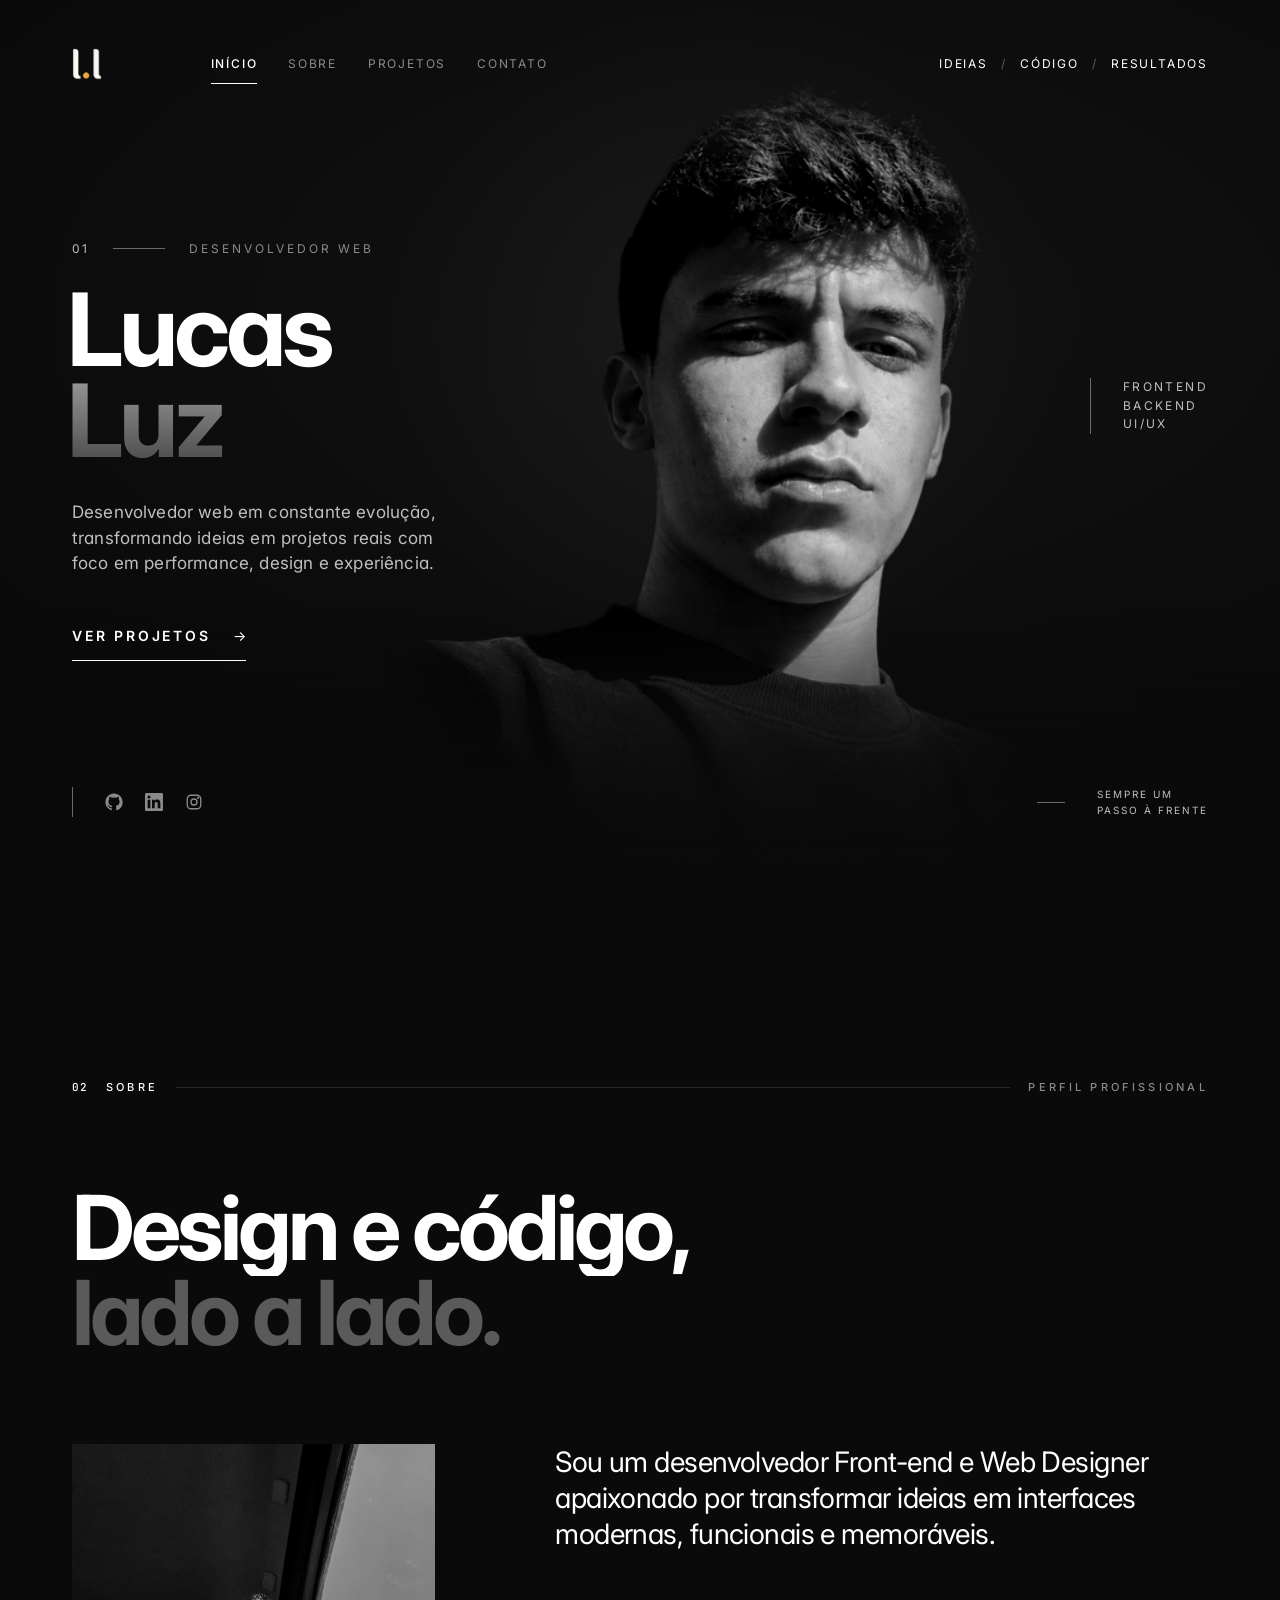
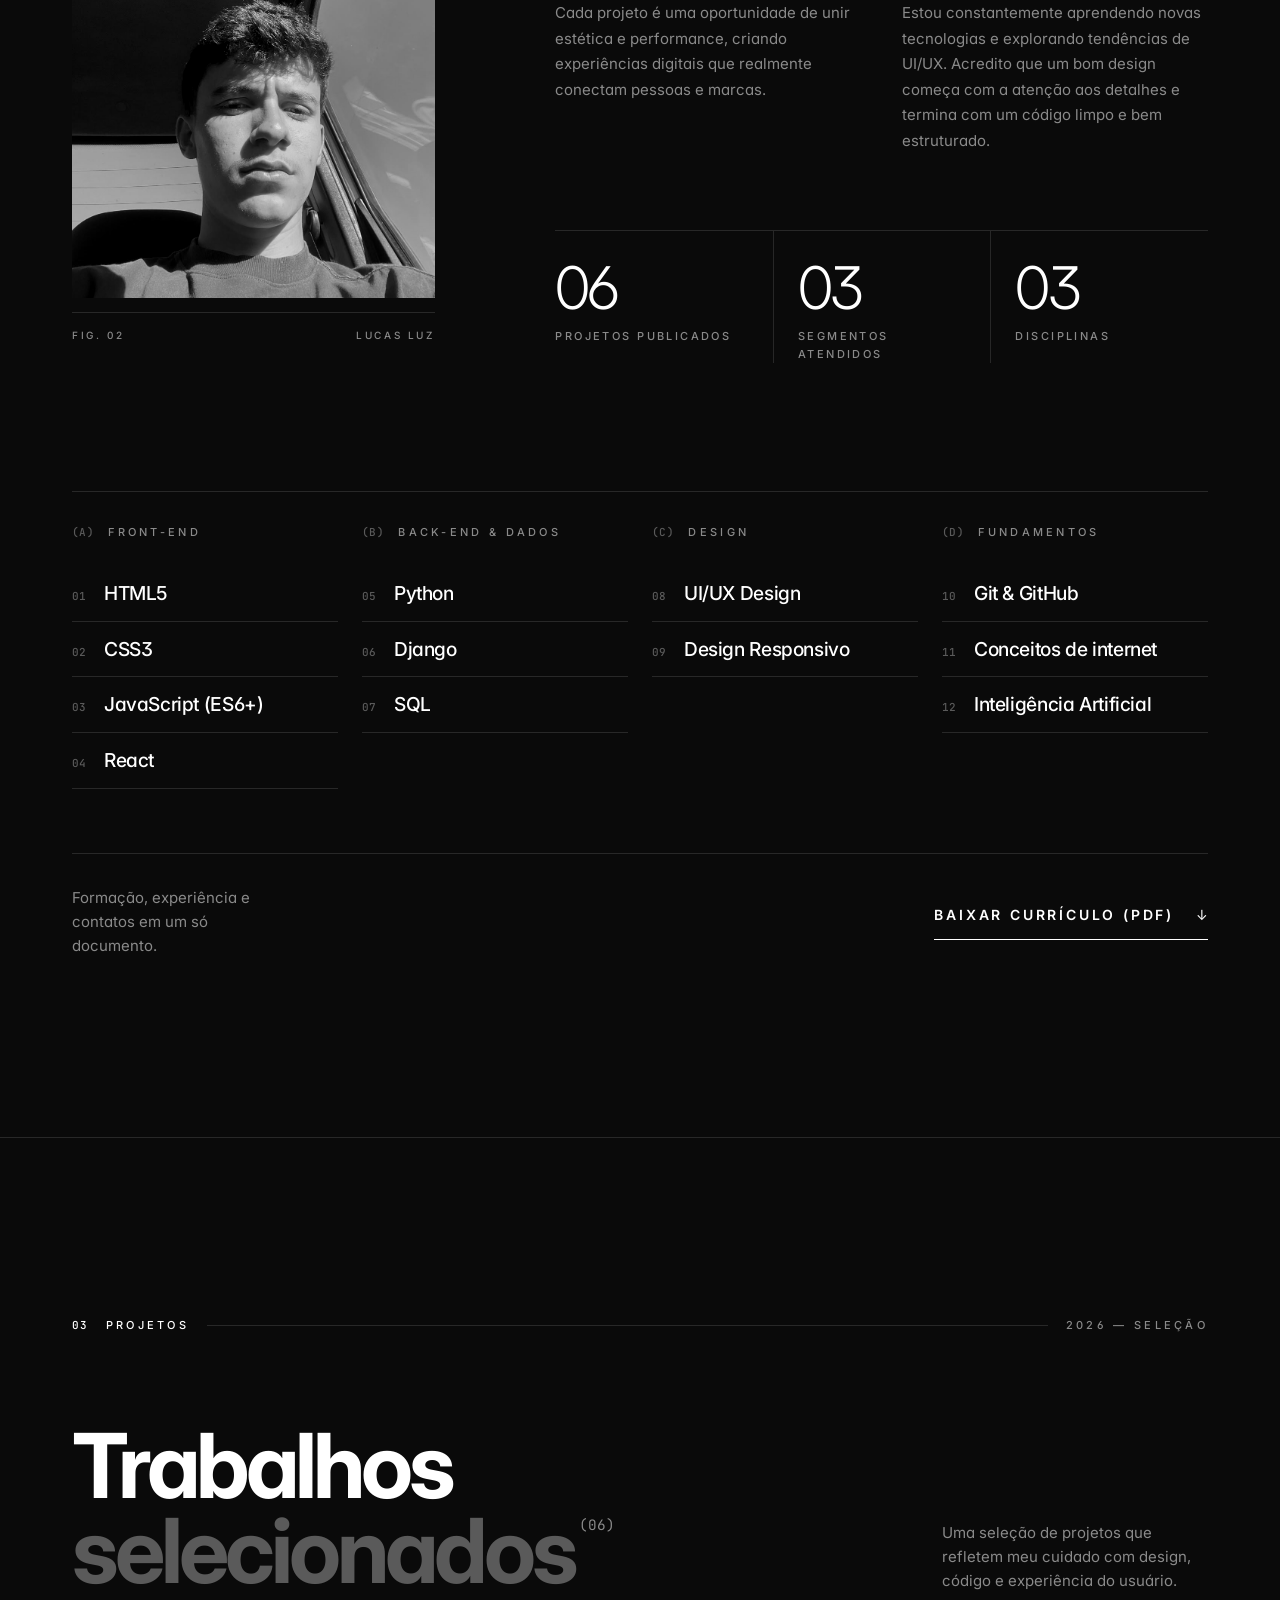
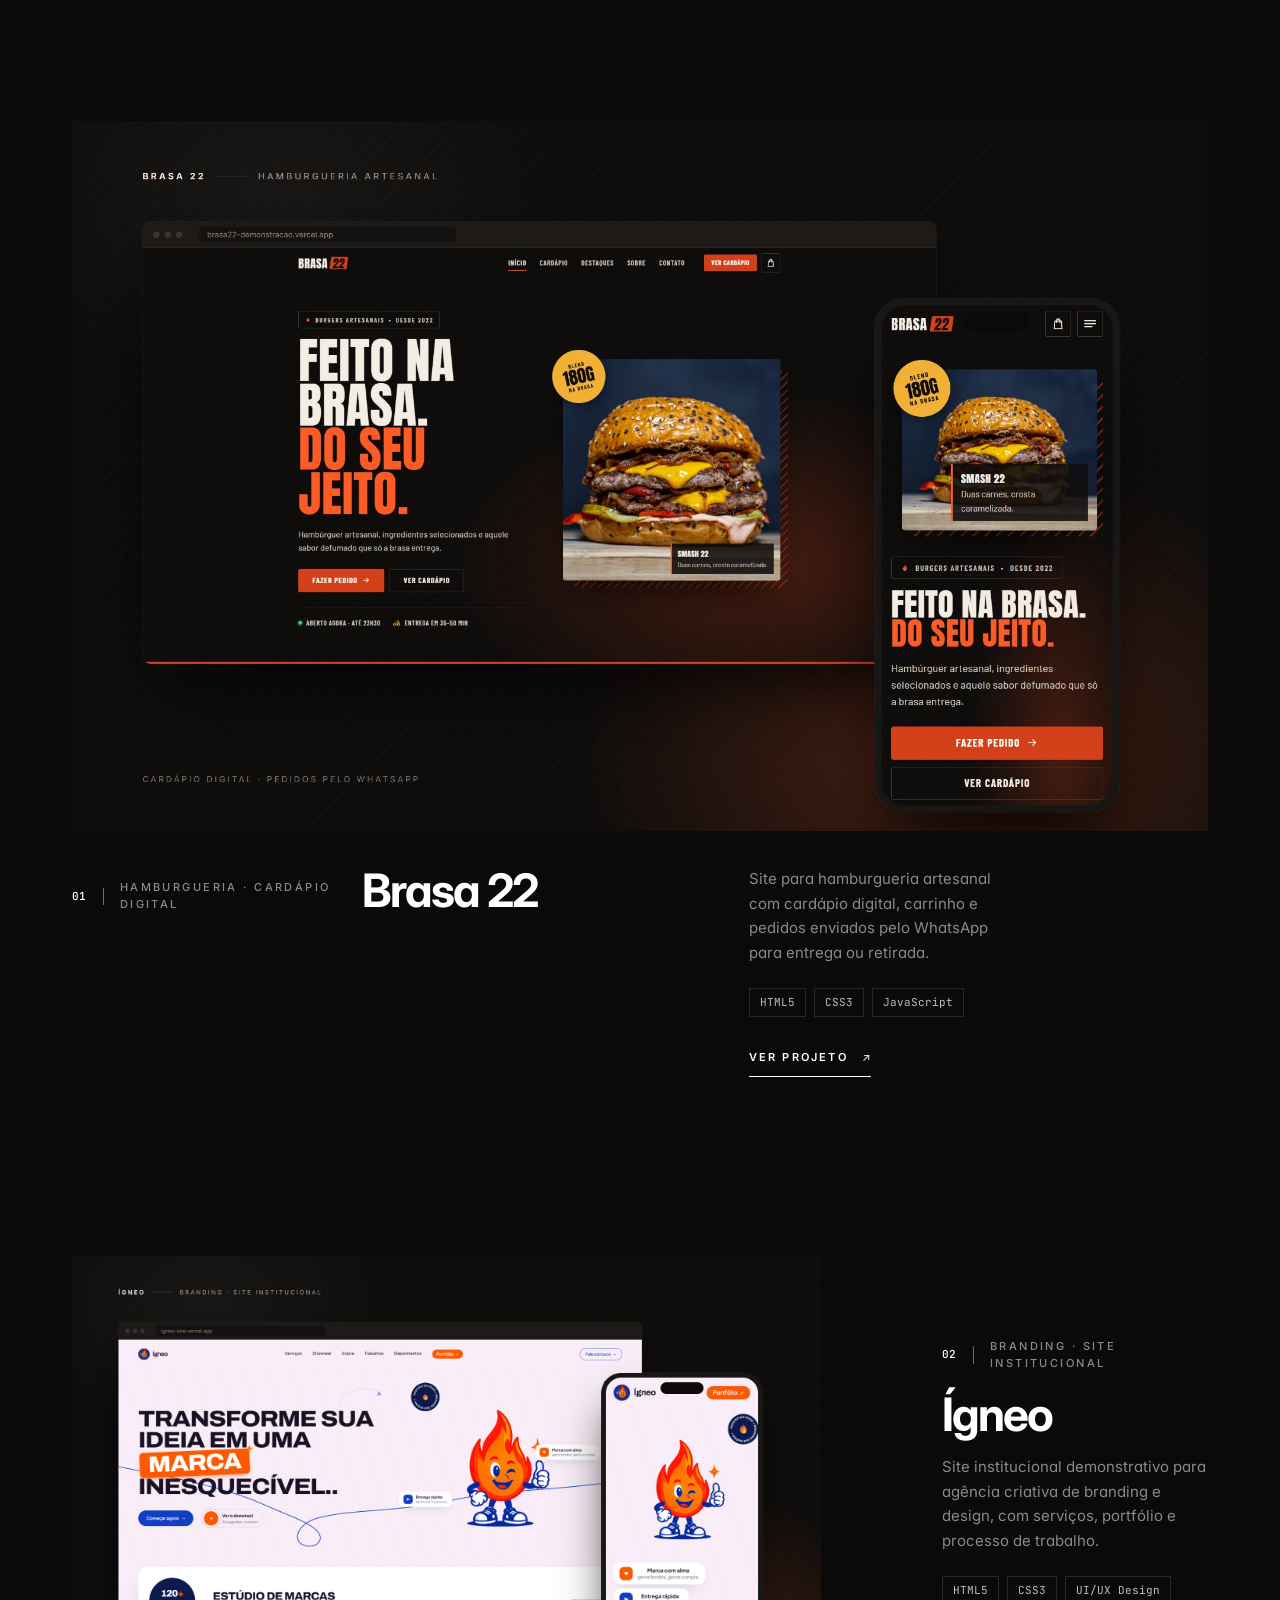
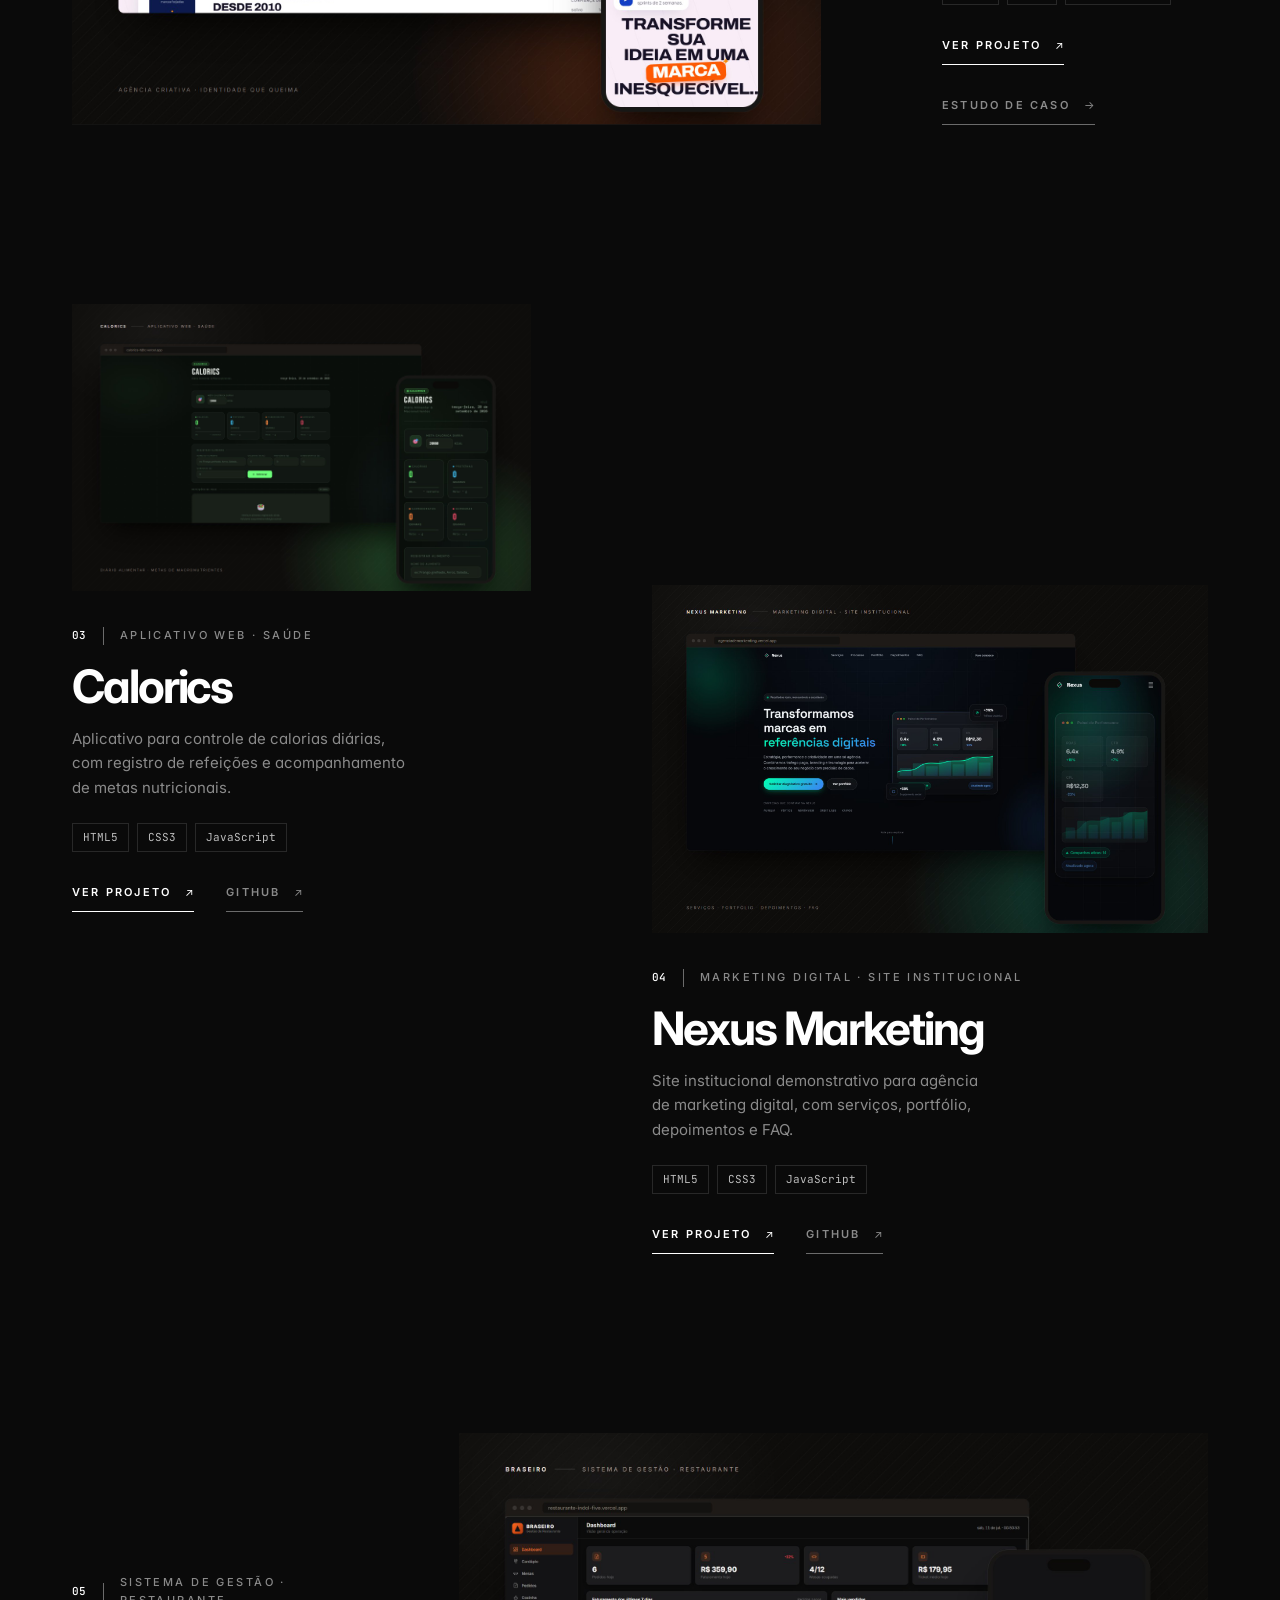
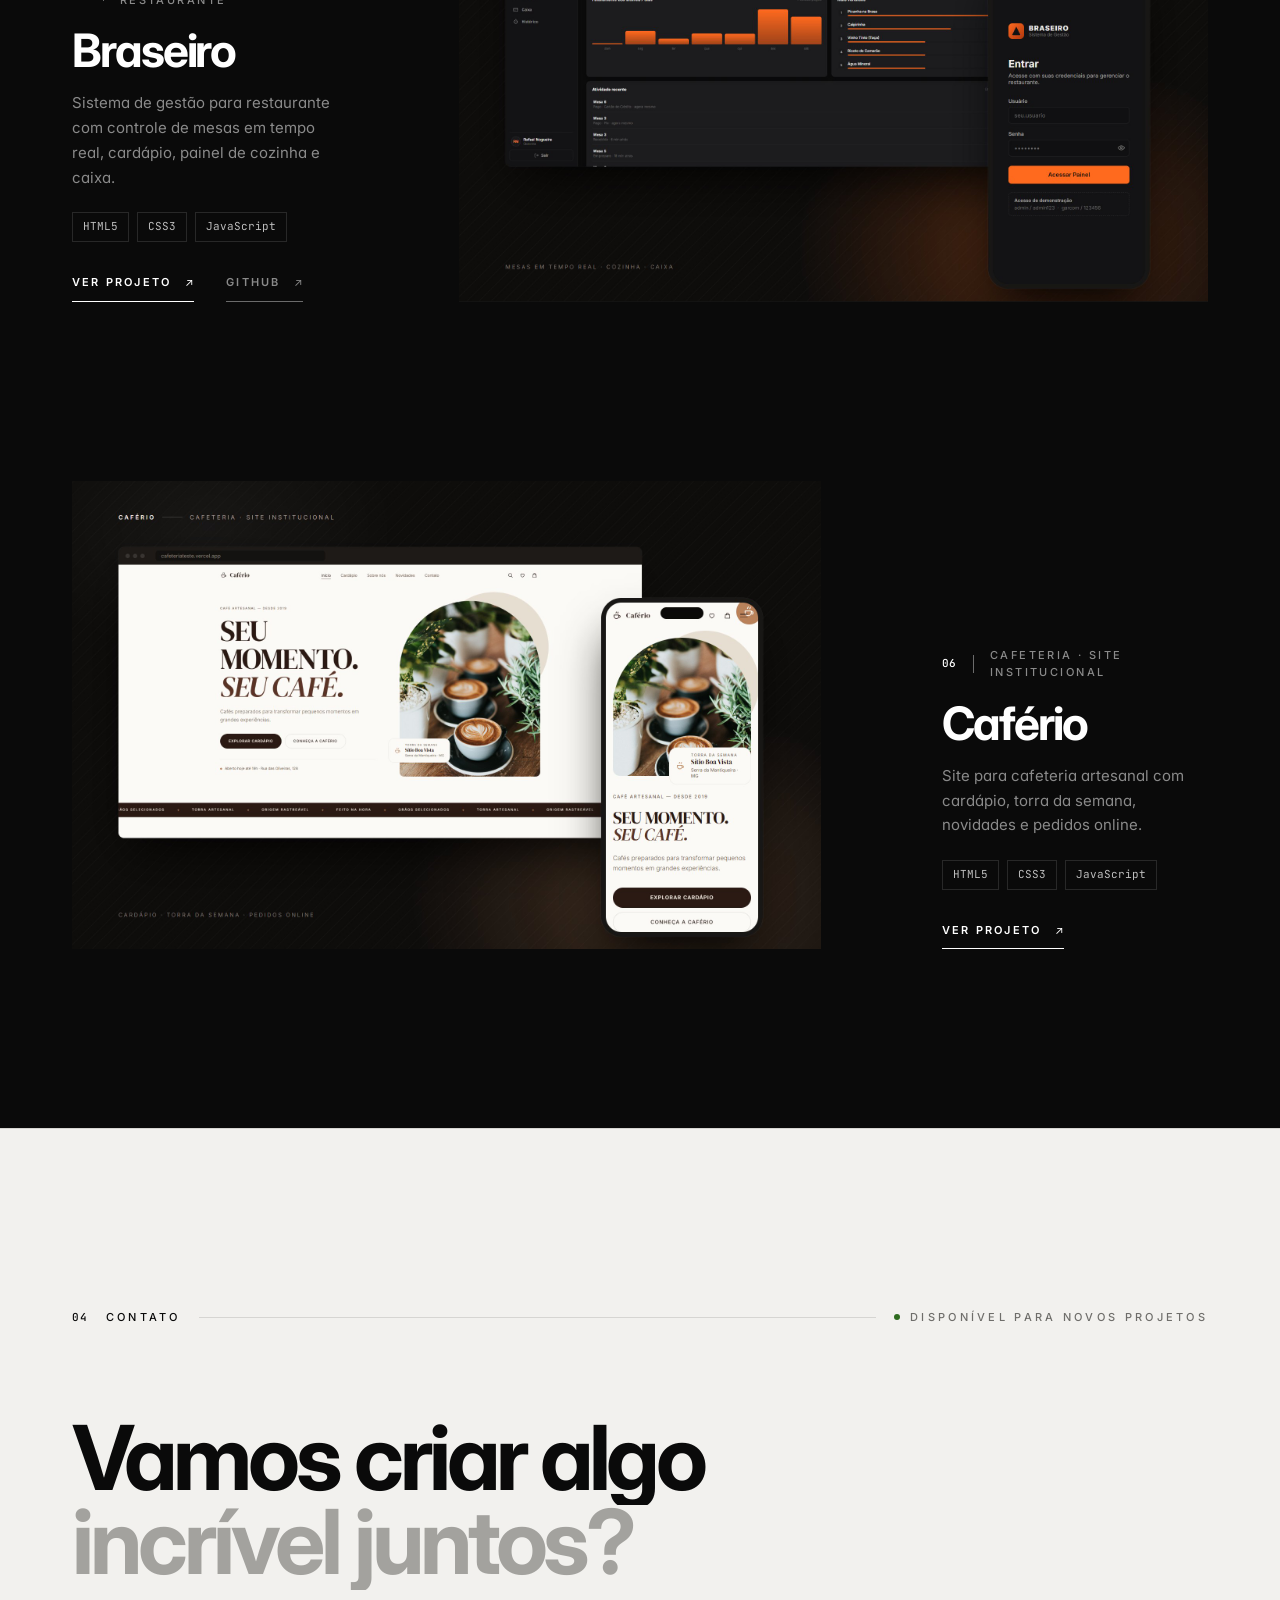
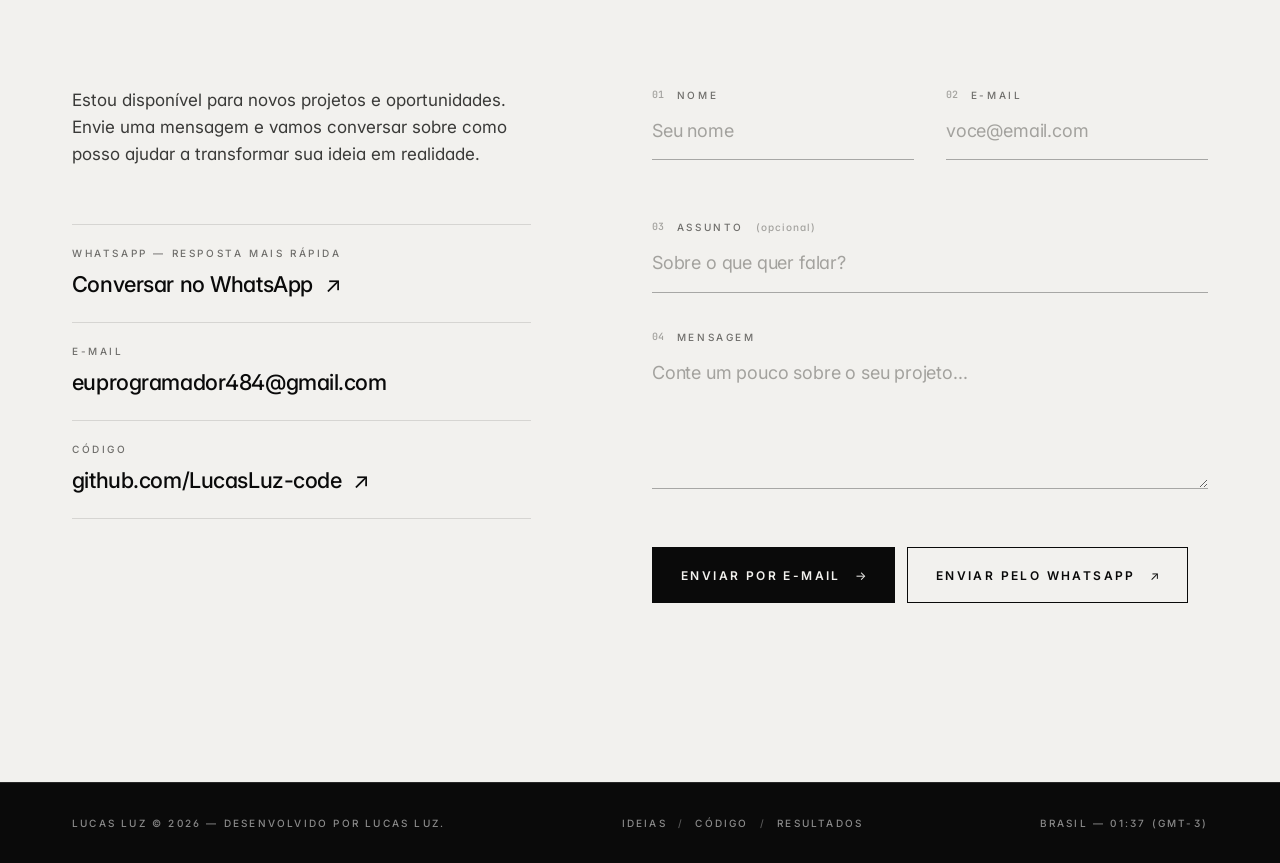
==== commit b48b15ad: "projeto nv" ====
--- a/index.html
+++ b/index.html
@@ -159,7 +159,7 @@
             <dl class="stats reveal">
               <div class="stats__item">
                 <dt>Projetos publicados</dt>
-                <dd>05</dd>
+                <dd>06</dd>
               </div>
               <div class="stats__item">
                 <dt>Segmentos atendidos</dt>
@@ -227,7 +227,7 @@
         <div class="projects__intro">
           <h2 class="display">
             <span class="mask"><span class="mask__line">Trabalhos</span></span>
-            <span class="mask"><span class="mask__line text-mute">selecionados<sup class="projects__count">(05)</sup></span></span>
+            <span class="mask"><span class="mask__line text-mute">selecionados<sup class="projects__count">(06)</sup></span></span>
           </h2>
           <p class="projects__subtitle reveal">
             Uma seleção de projetos que refletem meu cuidado com design, código e experiência do usuário.
@@ -336,6 +336,25 @@
             </div>
           </article>
 
+          <!-- 06 · layout amplo, imagem à esquerda (fecha o zigue-zague) -->
+          <article class="work work--wide">
+            <a href="https://cafeteriateste.vercel.app/" target="_blank" rel="noopener" class="work__media reveal" style="--ratio: 16 / 10;" aria-label="Abrir o site Cafério">
+              <img src="assets/projects/cafeteria.jpg" alt="Capa do projeto Cafério: site da cafeteria nas versões desktop e celular" width="1920" height="1200" loading="lazy">
+              <span class="work__peek">Ver projeto ↗</span>
+            </a>
+            <div class="work__info reveal">
+              <p class="work__meta"><span class="work__num">06</span>Cafeteria · Site institucional</p>
+              <h3 class="work__title">Cafério</h3>
+              <p class="work__desc">
+                Site para cafeteria artesanal com cardápio, torra da semana, novidades e pedidos online.
+              </p>
+              <ul class="work__tags"><li>HTML5</li><li>CSS3</li><li>JavaScript</li></ul>
+              <div class="work__links">
+                <a href="https://cafeteriateste.vercel.app/" target="_blank" rel="noopener" class="link-cta">Ver projeto <span class="arrow" aria-hidden="true">↗</span></a>
+              </div>
+            </div>
+          </article>
+
         </div>
       </div>
     </section>
